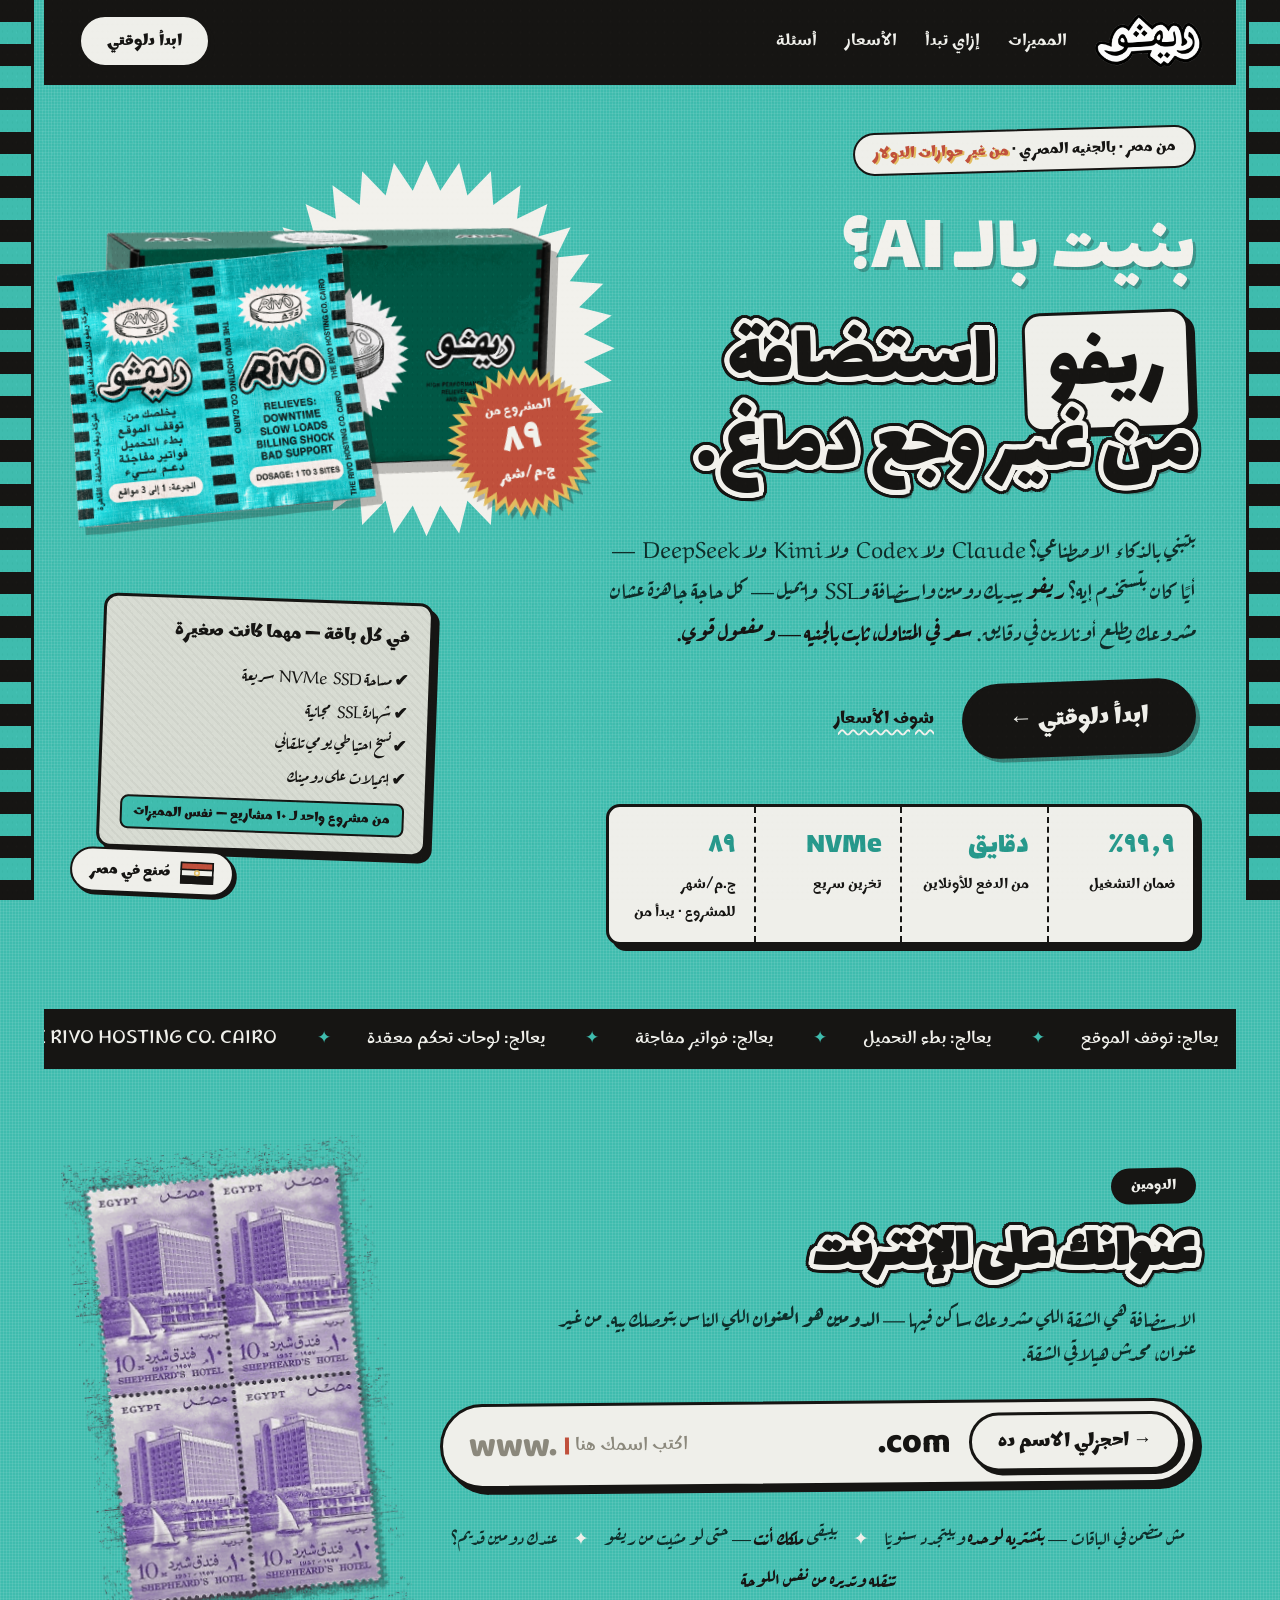
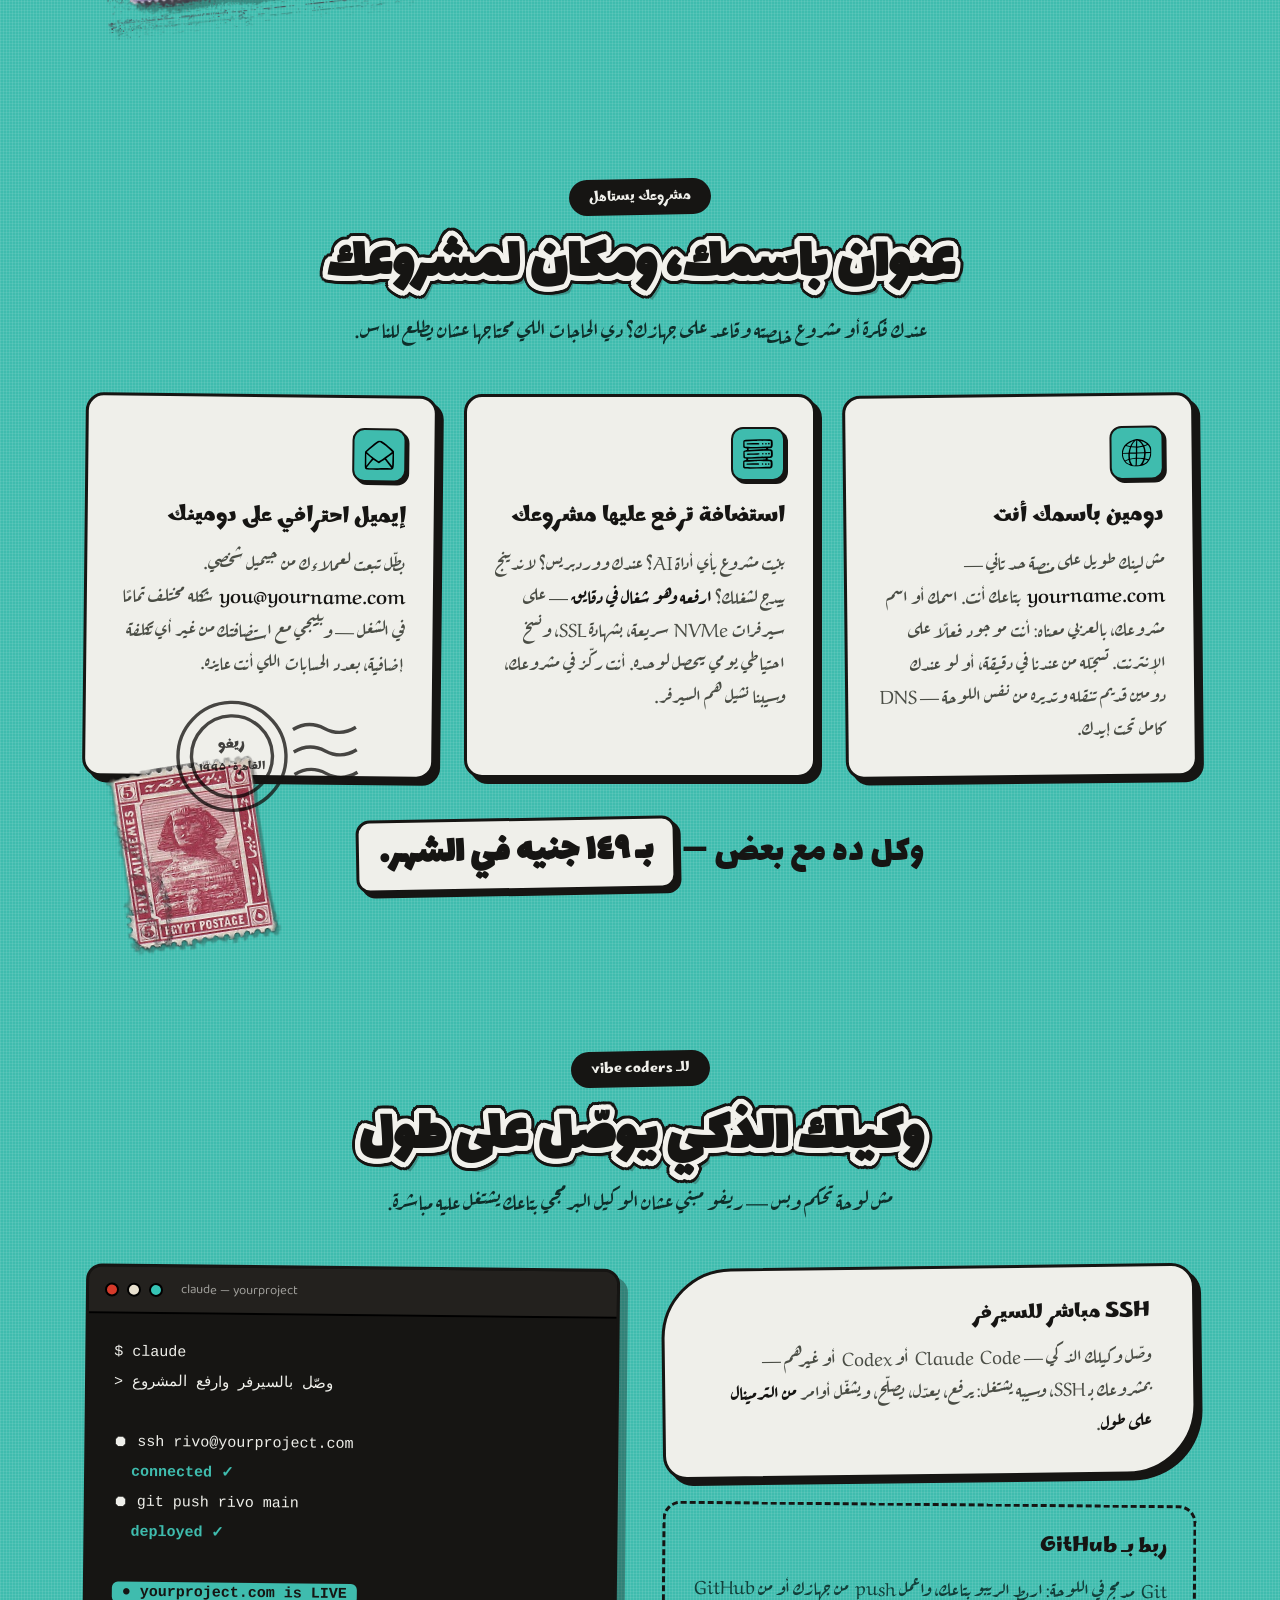
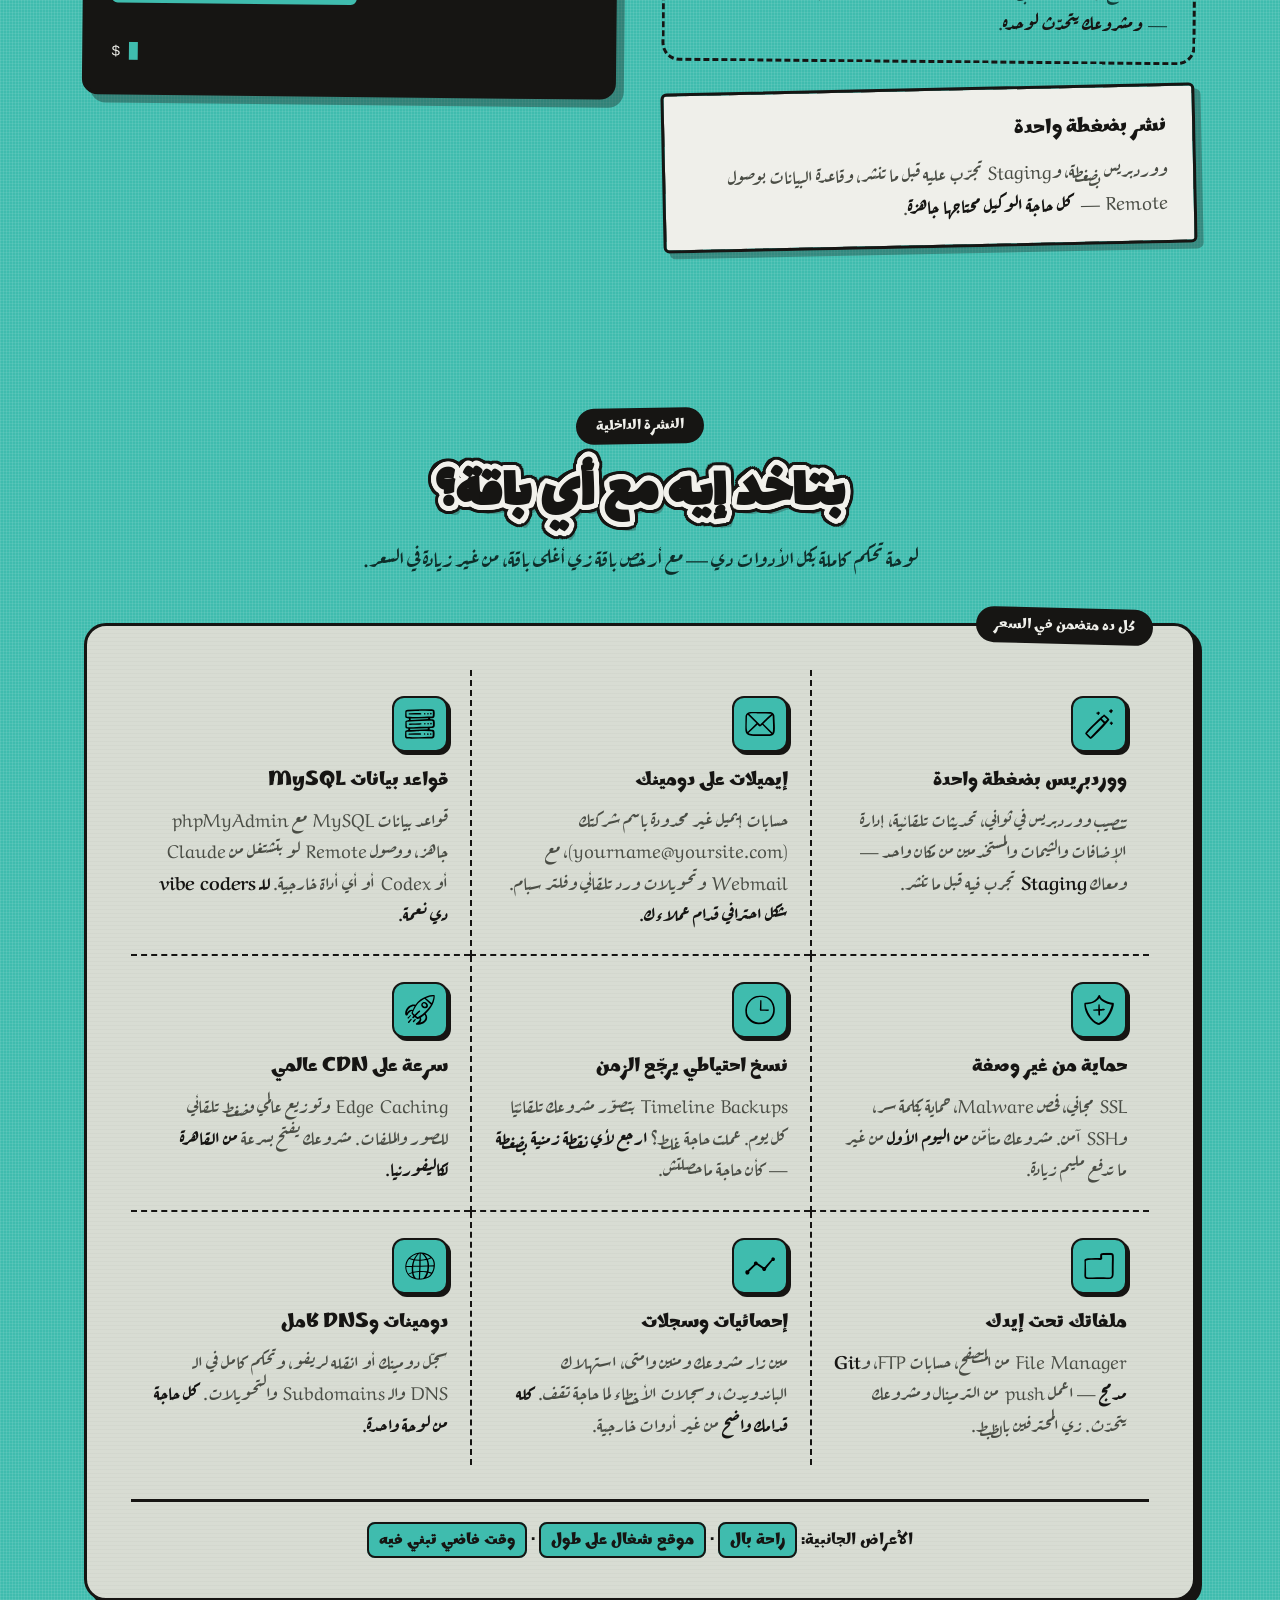
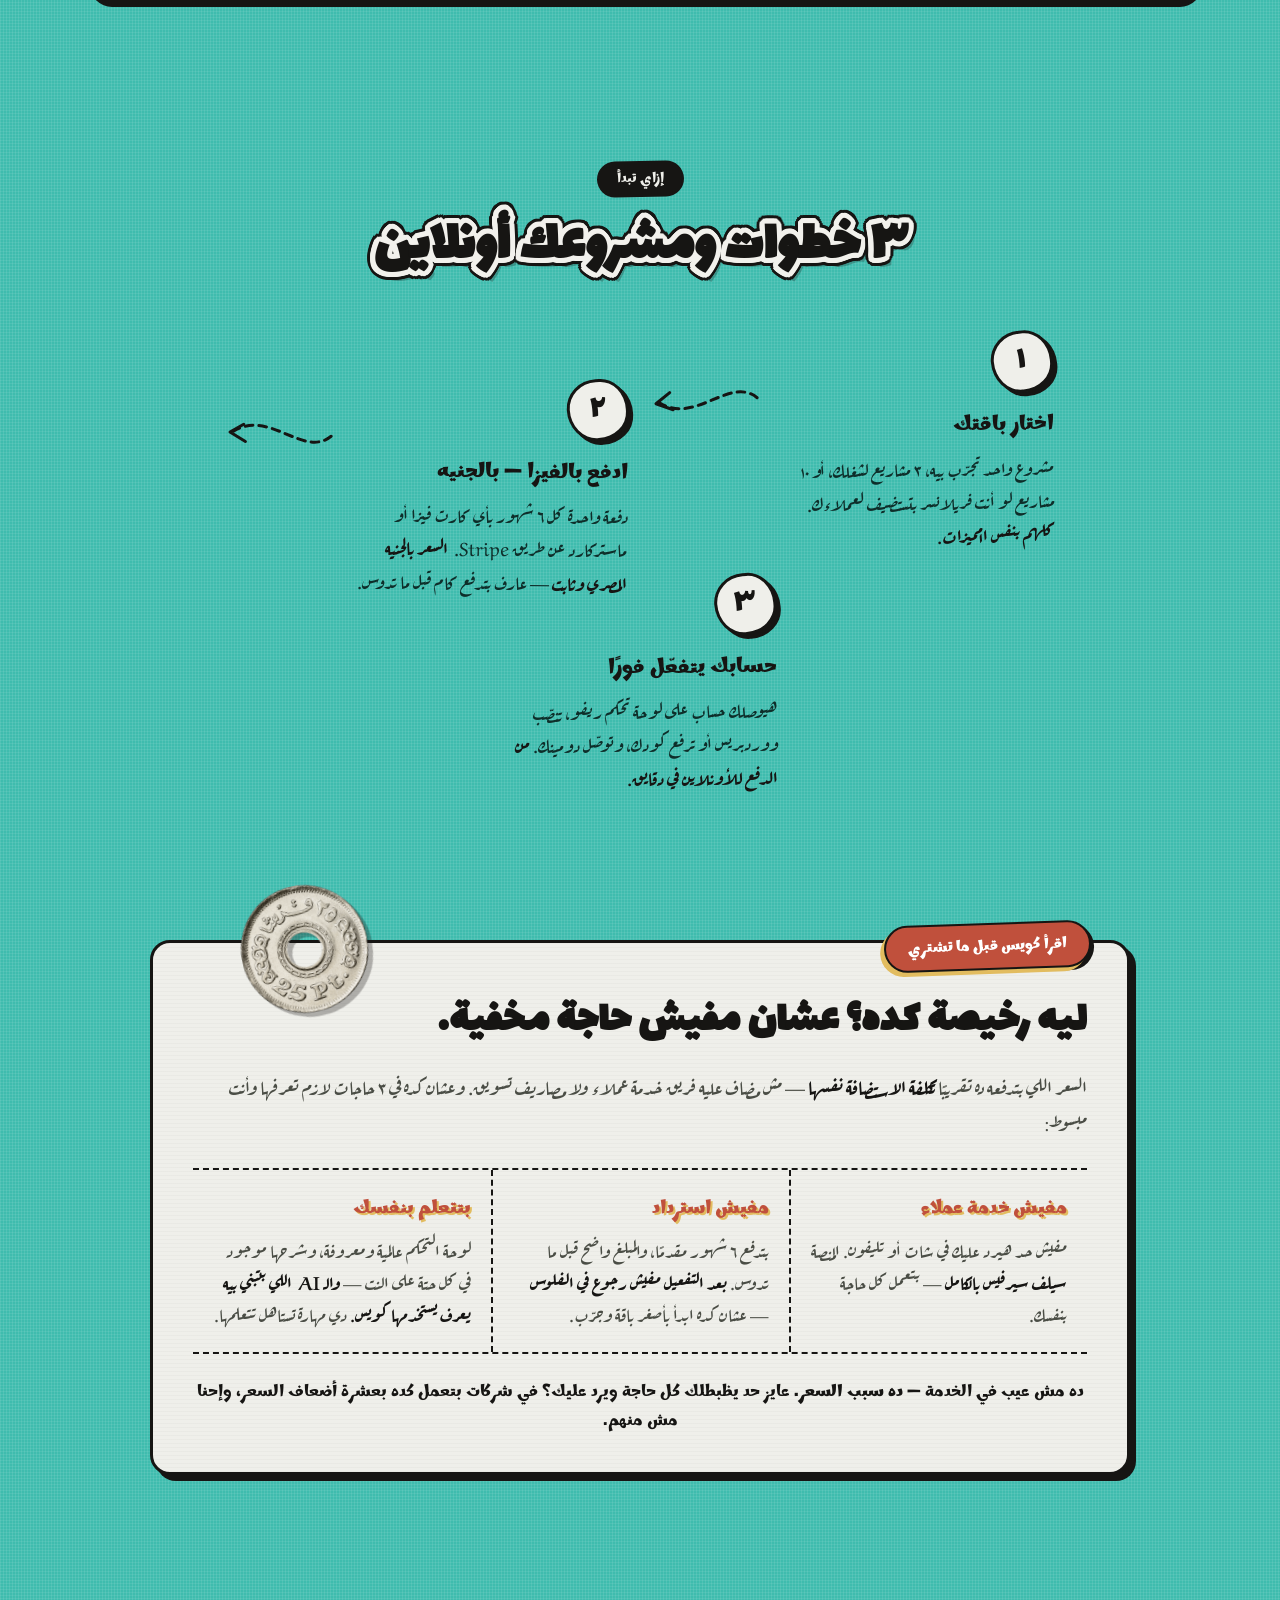
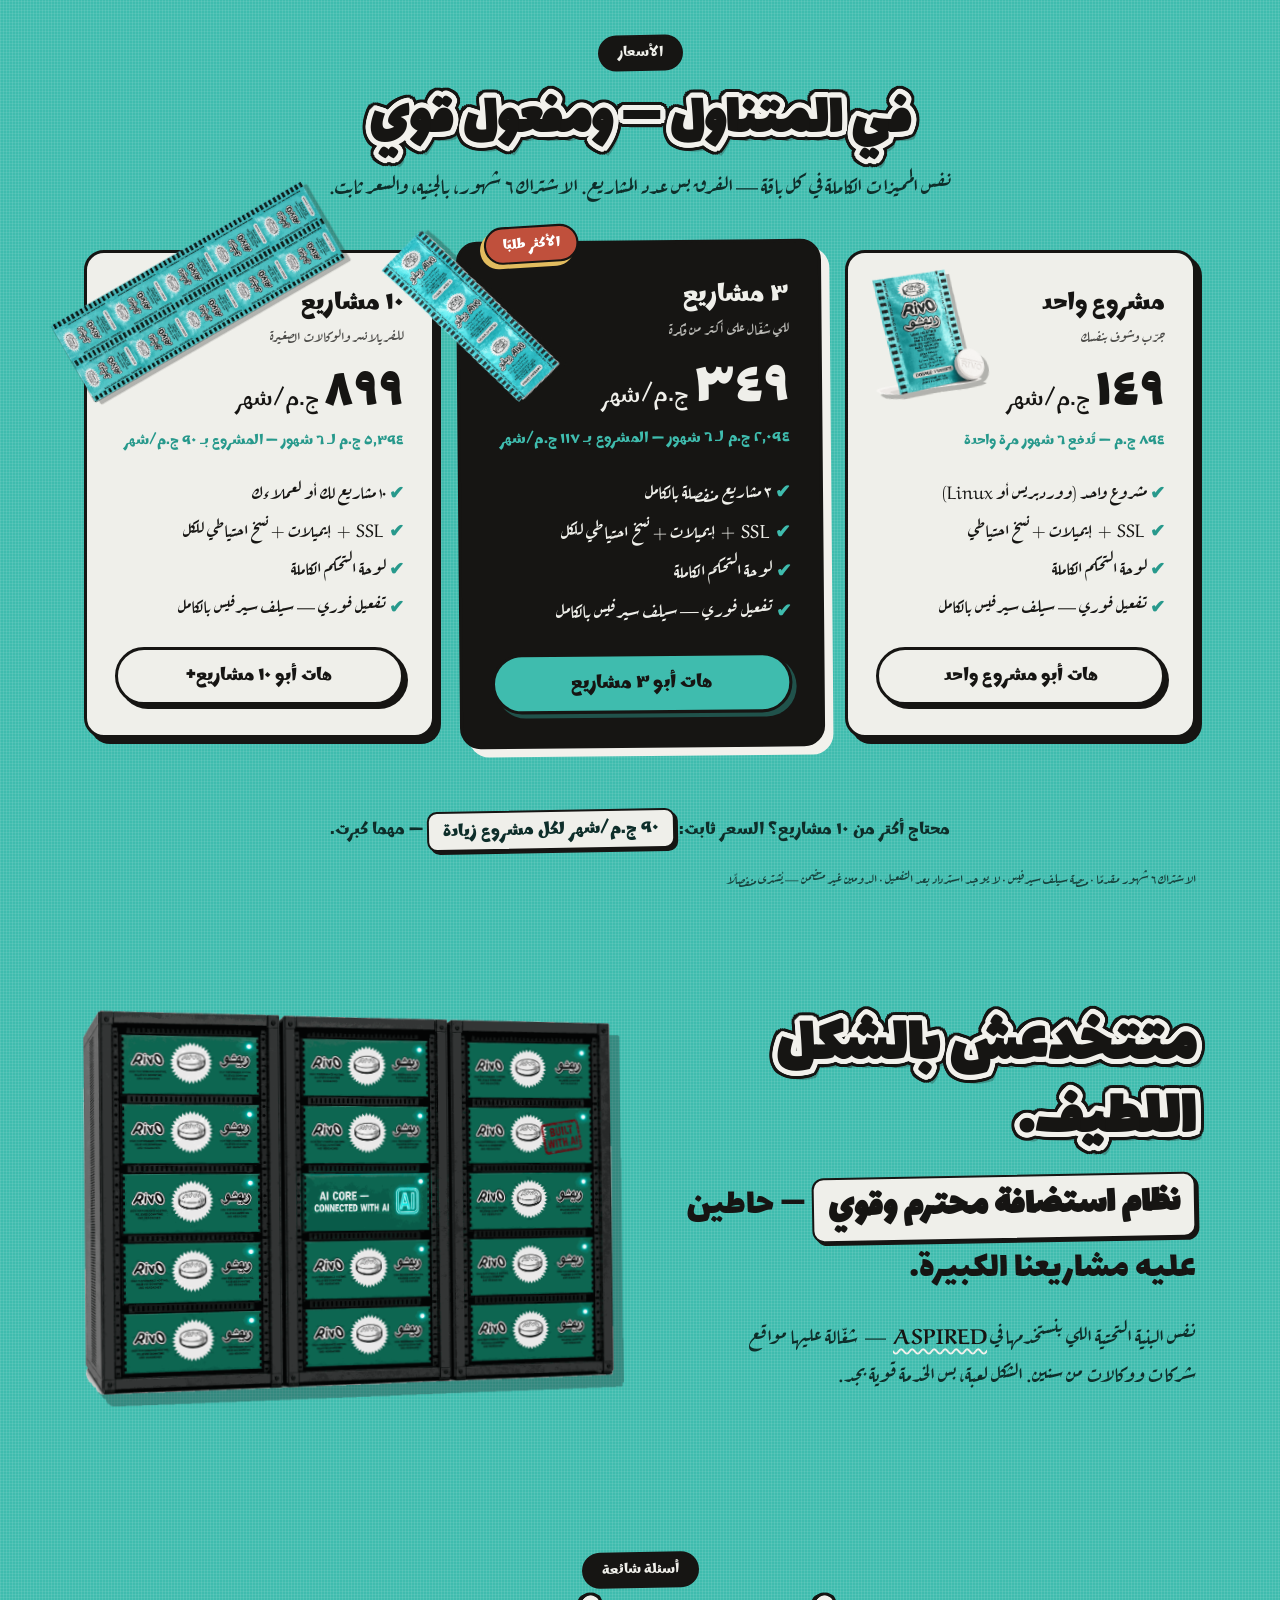
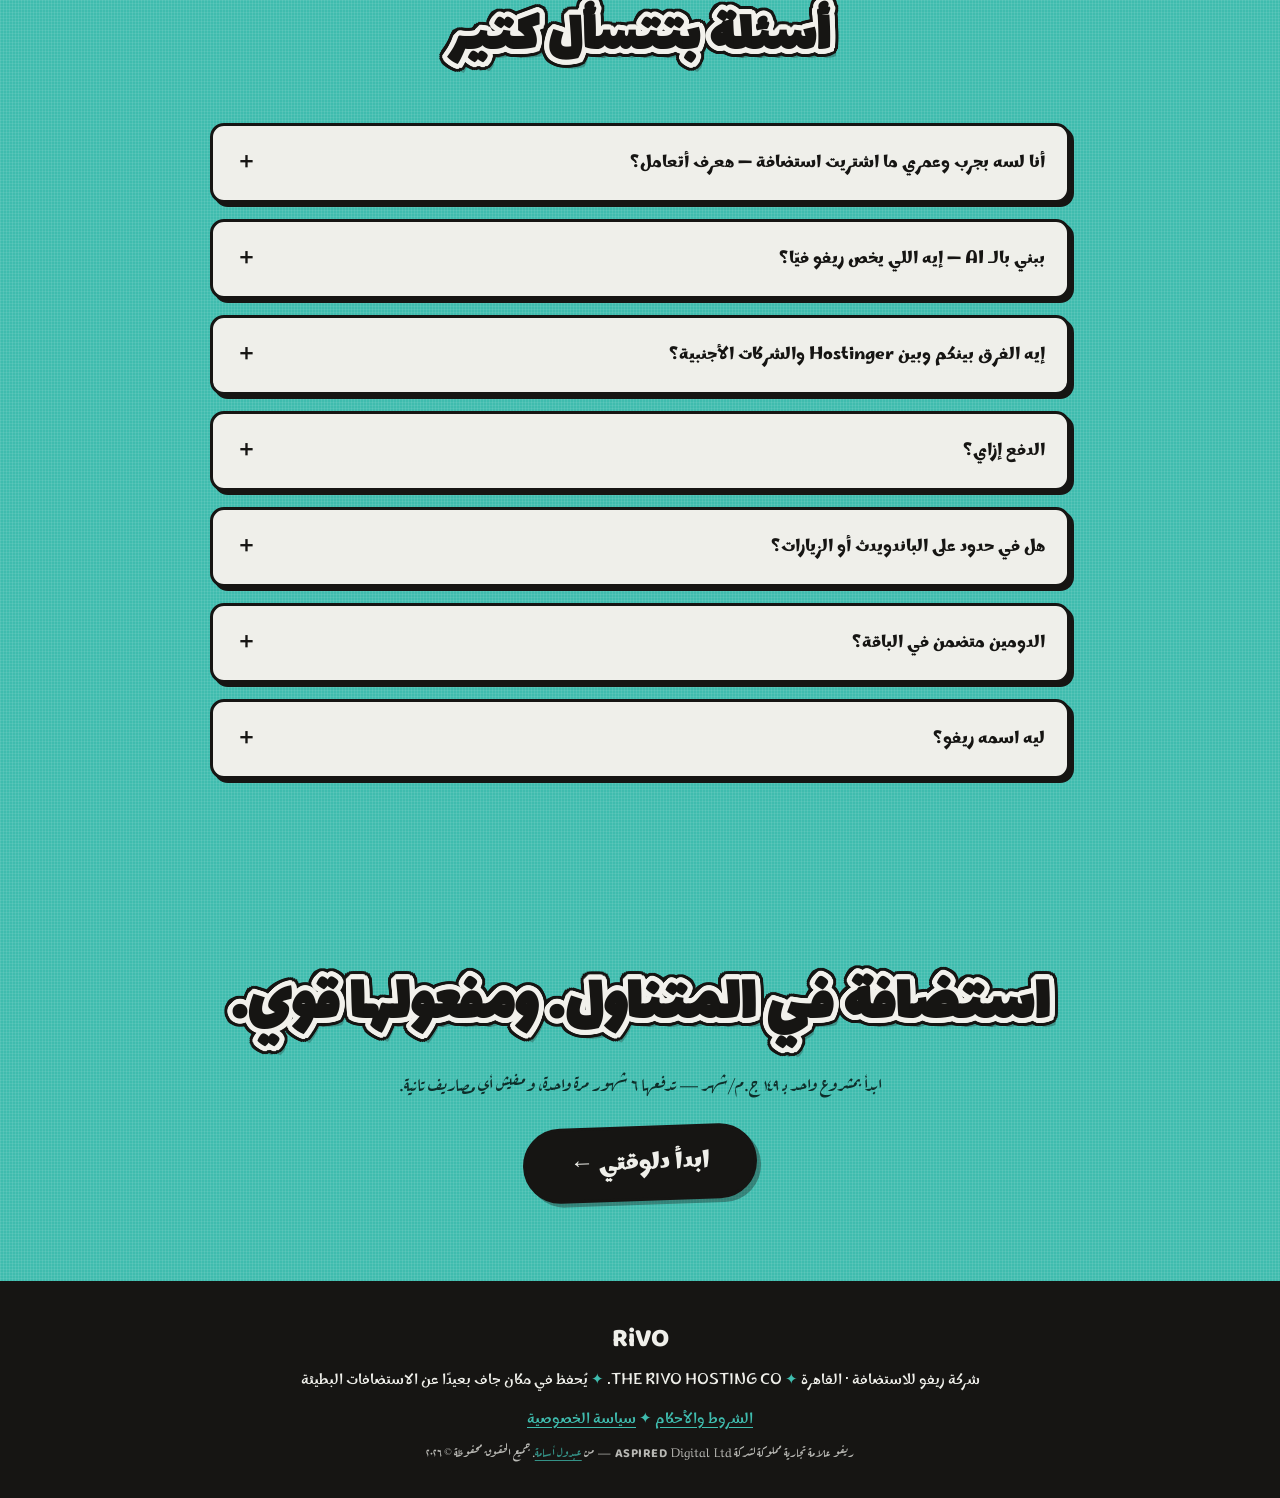
==== index.html @ 35bc2e4b "sticker outline on final CTA headline Co-Authored-By: Claude Fable 5 <noreply@anthropic.com>" ====
<!DOCTYPE html>
<html lang="ar" dir="rtl">
<head>
<meta charset="UTF-8">
<meta name="viewport" content="width=device-width, initial-scale=1.0">
<title>ريفو — استضافة من غير وجع دماغ</title>
<meta name="description" content="استضافة مصرية لمشاريع الـ AI بالجنيه المصري. دومين + استضافة + SSL + إيميل. من ١٤٩ ج.م/شهر، تُدفع ٦ شهور مقدمًا.">
<link rel="preconnect" href="https://fonts.googleapis.com">
<link rel="preconnect" href="https://fonts.gstatic.com" crossorigin>
<link href="https://fonts.googleapis.com/css2?family=Lalezar&family=Marhey:wght@400;500;600;700&family=Noto+Kufi+Arabic:wght@400;500;600;700&family=Aref+Ruqaa:wght@400;700&family=Baloo+2:wght@600;700;800&display=swap" rel="stylesheet">
<style>
  /* ─────────────────────────────────────────────
     RIVO DESIGN TOKENS — "الأسبرين بتاع الاستضافة"
     ───────────────────────────────────────────── */
  :root {
    --ink:        #161513;
    --pill:       #EFEFEA;
    --pill-deep:  #D8DCD3;
    --teal:       #3FBCAE;
    --teal-deep:  #27998C;
    --stamp:      #C0503C;   /* أحمر طباعة باهت */
    --sun:        #E2BC5F;   /* أصفر مستردة قديم */   /* الأصفر اللي ورا الأحمر */

    --f-logo: 'Lalezar', 'Baloo 2', sans-serif;
    --f-loud: 'Marhey', sans-serif;
    --f-body: 'Aref Ruqaa', 'Noto Kufi Arabic', serif;
    --f-latin: 'Baloo 2', sans-serif;

    --border: 3px solid var(--ink);
    --shadow-offset: 6px 6px 0 var(--ink);
  }

  * { margin:0; padding:0; box-sizing:border-box; }
  html { scroll-behavior:smooth; }

  body {
    font-family: var(--f-body);
    background-color: var(--teal);
    color: var(--ink);
    background-image:
      repeating-linear-gradient(0deg,  rgba(255,255,255,.07) 0 1px, transparent 1px 3px),
      repeating-linear-gradient(90deg, rgba(255,255,255,.09) 0 1px, transparent 1px 3px);
    background-size: 3px 3px;
  }

  ::selection { background: var(--ink); color: var(--teal); }

  /* حبيبات طباعة قديمة فوق الصفحة كلها */
  .grain {
    position: fixed; inset: 0; z-index: 60;
    pointer-events: none;
    background-image:
      radial-gradient(rgba(22,21,19,.5) .6px, transparent 1.1px),
      radial-gradient(rgba(255,255,255,.55) .6px, transparent 1.1px);
    background-size: 5px 7px, 9px 11px;
    background-position: 0 0, 3px 5px;
    opacity: .16;
    mix-blend-mode: overlay;
  }

  .perf {
    position: fixed; top:0; bottom:0; width:34px; z-index:50;
    background:
      repeating-linear-gradient(to bottom, var(--ink) 0 22px, transparent 22px 44px);
    background-color: var(--teal);
    border-left: var(--border);
  }
  .perf.left  { left:0;  border-left:none; border-right: var(--border); }
  .perf.right { right:0; }

  main { margin: 0 44px; }

  /* ─────────── NAV ─────────── */
  nav {
    background: var(--ink);
    border-bottom: var(--border);
    display:flex; align-items:center; gap:28px;
    padding: 14px 34px;
    position: sticky; top:0; z-index:40;
  }
  .logo-img {
    height: 54px; width: auto; display: block;
    transform: rotate(-3deg);
  }
  nav a { color: var(--pill); text-decoration:none; font-family: var(--f-loud); font-weight:500; font-size:16px; }
  nav a:hover { color: var(--teal); text-decoration: underline wavy 2px; text-underline-offset: 5px; }
  .nav-spacer { flex:1; }

  .btn {
    display:inline-block;
    font-family: var(--f-loud); font-weight:700;
    border: var(--border);
    padding: 10px 26px;
    border-radius: 999px;
    text-decoration:none;
    box-shadow: 4px 4px 0 var(--ink);
    transition: transform .1s, box-shadow .1s;
    cursor:pointer;
  }
  .btn:active { transform: translate(4px,4px); box-shadow: 0 0 0 var(--ink); }
  .btn-teal { background: var(--pill); color: var(--ink); }
  .btn-stamp {
    background: var(--ink); color: var(--pill);
    font-size: 24px; padding: 14px 44px;
    transform: rotate(-2deg);
    box-shadow: 4px 4px 0 rgba(22,21,19,.35);
  }
  .btn-stamp:hover { transform: rotate(-2deg) scale(1.03); }

  /* ─────────── HERO ─────────── */
  .hero {
    display:grid;
    grid-template-columns: 1.1fr .9fr;
    gap: 40px;
    padding: 44px 40px 64px;
    align-items: center;
    max-width: 1240px; margin: 0 auto;
  }
  .kicker {
    display:inline-block;
    font-family: var(--f-loud); font-weight:600; font-size:15px;
    border: 2.5px solid var(--ink);
    border-radius: 999px;
    padding: 6px 18px;
    transform: rotate(-1.5deg);
    background: var(--pill);
    margin-bottom: 26px;
  }
  .kicker b { color: var(--stamp); text-shadow: 1.5px 1.5px 0 var(--sun); }

  h1 {
    font-family: var(--f-logo);
    font-size: clamp(52px, 6.5vw, 88px);
    line-height: 1.12;
    font-weight: 400;
  }
  h1 .line { display:block; white-space:nowrap; }
  h1 .line:last-child { margin-top: -0.32em; position: relative; z-index: 2; }
  h1 .brand { position: relative; z-index: 1; }
  h1 .hl { color: #F2F1EC; text-shadow: 3px 3px 0 rgba(22,21,19,.25); }
  h1 .brand {
    display:inline-block;
    color: var(--ink);
    background: var(--pill);
    padding: 0 22px 6px;
    border: var(--border);
    border-radius: 18px;
    box-shadow: var(--shadow-offset);
    transform: rotate(-2deg) translateY(6px);
    margin-inline-end: 18px;
    margin-inline-start: 6px;
  }
  h1 .line { line-height: 1.28; }

  .sub {
    font-size: 23px; line-height: 1.8;
    margin: 24px 0 30px;
    max-width: 52ch;
    color: #0e2e2a;
  }
  .sub b { color: var(--ink); }

  .cta-row { display:flex; align-items:center; gap:28px; flex-wrap:wrap; }
  .cta-alt {
    font-family: var(--f-loud); font-weight:600;
    color: var(--ink); font-size: 17px;
    text-decoration: underline wavy #F2F1EC 2px;
    text-underline-offset: 6px;
  }

  .dosage {
    margin-top: 48px;
    display:flex; gap:0; flex-wrap:wrap;
    border: var(--border);
    background: var(--pill);
    box-shadow: var(--shadow-offset);
    border-radius: 14px;
    overflow:hidden;
  }
  .dose { flex:1; min-width: 140px; padding: 16px 18px; border-left: 2.5px dashed var(--ink); font-family: var(--f-loud); }
  .dose:last-child { border-left:none; }
  .dose .n { font-family: var(--f-logo); font-size: 30px; display:block; color: var(--teal-deep); }
  .dose .l { font-size: 14px; font-weight:500; }

  .visual { position: relative; display:flex; flex-direction:column; align-items:center; }
  .pack { position: relative; width: min(520px, 100%); }
  .pack::before {
    content:"";
    position: absolute;
    width: 78%; aspect-ratio: 1;
    top: -24%; right: -10%;
    background: #F2F1EC;
    clip-path: polygon(100.00% 50.00%,91.84% 53.66%,99.24% 58.68%,90.57% 60.87%,96.98% 67.10%,88.06% 67.75%,93.30% 75.00%,84.40% 74.09%,88.30% 82.14%,79.70% 79.70%,82.14% 88.30%,74.09% 84.40%,75.00% 93.30%,67.75% 88.06%,67.10% 96.98%,60.87% 90.57%,58.68% 99.24%,53.66% 91.84%,50.00% 100.00%,46.34% 91.84%,41.32% 99.24%,39.13% 90.57%,32.90% 96.98%,32.25% 88.06%,25.00% 93.30%,25.91% 84.40%,17.86% 88.30%,20.30% 79.70%,11.70% 82.14%,15.60% 74.09%,6.70% 75.00%,11.94% 67.75%,3.02% 67.10%,9.43% 60.87%,0.76% 58.68%,8.16% 53.66%,0.00% 50.00%,8.16% 46.34%,0.76% 41.32%,9.43% 39.13%,3.02% 32.90%,11.94% 32.25%,6.70% 25.00%,15.60% 25.91%,11.70% 17.86%,20.30% 20.30%,17.86% 11.70%,25.91% 15.60%,25.00% 6.70%,32.25% 11.94%,32.90% 3.02%,39.13% 9.43%,41.32% 0.76%,46.34% 8.16%,50.00% 0.00%,53.66% 8.16%,58.68% 0.76%,60.87% 9.43%,67.10% 3.02%,67.75% 11.94%,75.00% 6.70%,74.09% 15.60%,82.14% 11.70%,79.70% 20.30%,88.30% 17.86%,84.40% 25.91%,93.30% 25.00%,88.06% 32.25%,96.98% 32.90%,90.57% 39.13%,99.24% 41.32%,91.84% 46.34%);
  }
  /* price starburst — لصقة السعر */
  .price-burst {
    position: absolute;
    bottom: -12%; right: -5%;
    width: 28%; aspect-ratio: 1;
    z-index: 3;
    display: flex; flex-direction: column;
    align-items: center; justify-content: center;
    text-align: center;
    transform: rotate(-8deg);
    filter: drop-shadow(3px 4px 0 rgba(22,21,19,.3));
  }
  .price-burst::before {
    content: "";
    position: absolute; inset: 0;
    background: var(--stamp);
    clip-path: polygon(100.00% 50.00%,91.84% 53.66%,99.24% 58.68%,90.57% 60.87%,96.98% 67.10%,88.06% 67.75%,93.30% 75.00%,84.40% 74.09%,88.30% 82.14%,79.70% 79.70%,82.14% 88.30%,74.09% 84.40%,75.00% 93.30%,67.75% 88.06%,67.10% 96.98%,60.87% 90.57%,58.68% 99.24%,53.66% 91.84%,50.00% 100.00%,46.34% 91.84%,41.32% 99.24%,39.13% 90.57%,32.90% 96.98%,32.25% 88.06%,25.00% 93.30%,25.91% 84.40%,17.86% 88.30%,20.30% 79.70%,11.70% 82.14%,15.60% 74.09%,6.70% 75.00%,11.94% 67.75%,3.02% 67.10%,9.43% 60.87%,0.76% 58.68%,8.16% 53.66%,0.00% 50.00%,8.16% 46.34%,0.76% 41.32%,9.43% 39.13%,3.02% 32.90%,11.94% 32.25%,6.70% 25.00%,15.60% 25.91%,11.70% 17.86%,20.30% 20.30%,17.86% 11.70%,25.91% 15.60%,25.00% 6.70%,32.25% 11.94%,32.90% 3.02%,39.13% 9.43%,41.32% 0.76%,46.34% 8.16%,50.00% 0.00%,53.66% 8.16%,58.68% 0.76%,60.87% 9.43%,67.10% 3.02%,67.75% 11.94%,75.00% 6.70%,74.09% 15.60%,82.14% 11.70%,79.70% 20.30%,88.30% 17.86%,84.40% 25.91%,93.30% 25.00%,88.06% 32.25%,96.98% 32.90%,90.57% 39.13%,99.24% 41.32%,91.84% 46.34%);
    z-index: 1;
  }
  .price-burst .pb-inner {
    position: absolute; inset: -6%;
    background: var(--sun);
    clip-path: polygon(100.00% 50.00%,91.84% 53.66%,99.24% 58.68%,90.57% 60.87%,96.98% 67.10%,88.06% 67.75%,93.30% 75.00%,84.40% 74.09%,88.30% 82.14%,79.70% 79.70%,82.14% 88.30%,74.09% 84.40%,75.00% 93.30%,67.75% 88.06%,67.10% 96.98%,60.87% 90.57%,58.68% 99.24%,53.66% 91.84%,50.00% 100.00%,46.34% 91.84%,41.32% 99.24%,39.13% 90.57%,32.90% 96.98%,32.25% 88.06%,25.00% 93.30%,25.91% 84.40%,17.86% 88.30%,20.30% 79.70%,11.70% 82.14%,15.60% 74.09%,6.70% 75.00%,11.94% 67.75%,3.02% 67.10%,9.43% 60.87%,0.76% 58.68%,8.16% 53.66%,0.00% 50.00%,8.16% 46.34%,0.76% 41.32%,9.43% 39.13%,3.02% 32.90%,11.94% 32.25%,6.70% 25.00%,15.60% 25.91%,11.70% 17.86%,20.30% 20.30%,17.86% 11.70%,25.91% 15.60%,25.00% 6.70%,32.25% 11.94%,32.90% 3.02%,39.13% 9.43%,41.32% 0.76%,46.34% 8.16%,50.00% 0.00%,53.66% 8.16%,58.68% 0.76%,60.87% 9.43%,67.10% 3.02%,67.75% 11.94%,75.00% 6.70%,74.09% 15.60%,82.14% 11.70%,79.70% 20.30%,88.30% 17.86%,84.40% 25.91%,93.30% 25.00%,88.06% 32.25%,96.98% 32.90%,90.57% 39.13%,99.24% 41.32%,91.84% 46.34%);
    transform: rotate(9deg);
    z-index: 0;
  }
  .price-burst .pb-from, .price-burst .pb-num, .price-burst .pb-unit { position: relative; z-index: 2; }
  .price-burst .pb-from, .price-burst .pb-unit { color: #F2F1EC; }
  .price-burst .pb-from { font-family: var(--f-loud); font-weight: 600; font-size: clamp(10px, 1vw, 13px); }
  .price-burst .pb-num { font-family: var(--f-logo); font-size: clamp(30px, 3.4vw, 48px); line-height: 1; color: #F2F1EC; }
  .price-burst .pb-unit { font-family: var(--f-loud); font-weight: 700; font-size: clamp(11px, 1.1vw, 14px); }
  .pack.done:hover .price-burst { animation: rivo-spin-settle .8s ease; }

  .pack-box { position: relative; z-index: 1; }
  .pack-wrap { z-index: 2; }
  .pack-box {
    width: 92%; display:block; margin: 0 auto;
    transform: rotate(2deg);
    filter: drop-shadow(8px 10px 0 rgba(22,21,19,.25));
  }
  .pack-wrap {
    position: absolute;
    width: 62%;
    bottom: -14%; left: -4%;
    transform: rotate(-6deg);
    filter: drop-shadow(6px 8px 0 rgba(22,21,19,.28));
  }
  .made-egypt {
    position: absolute;
    bottom: -42px; left: -14px;
    display:flex; align-items:center; gap: 10px;
    background: var(--pill);
    border: 2.5px solid var(--ink);
    border-radius: 999px;
    padding: 7px 18px;
    transform: rotate(2.5deg);
    box-shadow: 3px 3px 0 var(--ink);
    font-family: var(--f-loud); font-weight:700; font-size: 15px;
    z-index: 3;
  }
  .made-egypt svg { width: 34px; height: auto; display:block; }

  .rx {
    margin-top: 120px;
    margin-inline-start: 25%;
    width: 330px;
    background: var(--pill-deep);
    border: var(--border);
    border-radius: 14px;
    box-shadow: var(--shadow-offset);
    padding: 16px 20px;
    transform: rotate(2deg);
    background-image: repeating-linear-gradient(45deg, rgba(22,21,19,.04) 0 2px, transparent 2px 6px);
  }
  .rx h3 { font-family: var(--f-loud); font-weight:700; font-size:18px; margin-bottom:8px; }
  .rx ul { list-style:none; }
  .rx li { font-size: 17px; font-weight:500; padding: 3px 0; }
  .rx li::before { content:"✔ "; font-weight:700; }
  .rx .dose-note {
    margin-top:10px; background: var(--teal);
    border: 2px solid var(--ink); border-radius: 8px;
    text-align:center; font-family: var(--f-loud); font-weight:700; font-size:13px;
    padding: 4px;
  }

  /* ─────────── TICKER ─────────── */
  .ticker {
    background: var(--ink); color: var(--pill);
    border-top: var(--border); border-bottom: var(--border);
    overflow:hidden; white-space:nowrap;
    font-family: var(--f-loud); font-size: 17px;
    padding: 12px 0;
  }
  .ticker span { display:inline-block; padding: 0 18px; }
  .ticker .t { color: var(--teal); }

  /* ─────────── STICKER HEADLINES (سحابة اللوجو) ─────────── */
  .sec-head h2, .rack-copy h2, .final h2,
  h1 .line:nth-child(2), h1 .line:nth-child(3) {
    color: var(--ink);
    text-shadow: 5.0px 0.0px 0 #F2F1EC, 4.8px 1.3px 0 #F2F1EC, 4.3px 2.5px 0 #F2F1EC, 3.5px 3.5px 0 #F2F1EC, 2.5px 4.3px 0 #F2F1EC, 1.3px 4.8px 0 #F2F1EC, 0.0px 5.0px 0 #F2F1EC, -1.3px 4.8px 0 #F2F1EC, -2.5px 4.3px 0 #F2F1EC, -3.5px 3.5px 0 #F2F1EC, -4.3px 2.5px 0 #F2F1EC, -4.8px 1.3px 0 #F2F1EC, -5.0px 0.0px 0 #F2F1EC, -4.8px -1.3px 0 #F2F1EC, -4.3px -2.5px 0 #F2F1EC, -3.5px -3.5px 0 #F2F1EC, -2.5px -4.3px 0 #F2F1EC, -1.3px -4.8px 0 #F2F1EC, -0.0px -5.0px 0 #F2F1EC, 1.3px -4.8px 0 #F2F1EC, 2.5px -4.3px 0 #F2F1EC, 3.5px -3.5px 0 #F2F1EC, 4.3px -2.5px 0 #F2F1EC, 4.8px -1.3px 0 #F2F1EC, 2.5px 0.0px 0 #F2F1EC, 2.2px 1.2px 0 #F2F1EC, 1.3px 2.2px 0 #F2F1EC, 0.0px 2.5px 0 #F2F1EC, -1.2px 2.2px 0 #F2F1EC, -2.2px 1.2px 0 #F2F1EC, -2.5px 0.0px 0 #F2F1EC, -2.2px -1.2px 0 #F2F1EC, -1.3px -2.2px 0 #F2F1EC, -0.0px -2.5px 0 #F2F1EC, 1.3px -2.2px 0 #F2F1EC, 2.2px -1.3px 0 #F2F1EC, 8.0px 0.0px 0 #161513, 7.7px 2.1px 0 #161513, 6.9px 4.0px 0 #161513, 5.7px 5.7px 0 #161513, 4.0px 6.9px 0 #161513, 2.1px 7.7px 0 #161513, 0.0px 8.0px 0 #161513, -2.1px 7.7px 0 #161513, -4.0px 6.9px 0 #161513, -5.7px 5.7px 0 #161513, -6.9px 4.0px 0 #161513, -7.7px 2.1px 0 #161513, -8.0px 0.0px 0 #161513, -7.7px -2.1px 0 #161513, -6.9px -4.0px 0 #161513, -5.7px -5.7px 0 #161513, -4.0px -6.9px 0 #161513, -2.1px -7.7px 0 #161513, -0.0px -8.0px 0 #161513, 2.1px -7.7px 0 #161513, 4.0px -6.9px 0 #161513, 5.7px -5.7px 0 #161513, 6.9px -4.0px 0 #161513, 7.7px -2.1px 0 #161513, 6.5px 0.0px 0 #161513, 6.2px 2.0px 0 #161513, 5.3px 3.8px 0 #161513, 3.8px 5.3px 0 #161513, 2.0px 6.2px 0 #161513, 0.0px 6.5px 0 #161513, -2.0px 6.2px 0 #161513, -3.8px 5.3px 0 #161513, -5.3px 3.8px 0 #161513, -6.2px 2.0px 0 #161513, -6.5px 0.0px 0 #161513, -6.2px -2.0px 0 #161513, -5.3px -3.8px 0 #161513, -3.8px -5.3px 0 #161513, -2.0px -6.2px 0 #161513, -0.0px -6.5px 0 #161513, 2.0px -6.2px 0 #161513, 3.8px -5.3px 0 #161513, 5.3px -3.8px 0 #161513, 6.2px -2.0px 0 #161513, 6px 9px 0 rgba(22,21,19,.25);
  }
  h1 .brand { text-shadow: none; }

  /* ─────────── SECTION SHELL ─────────── */
  section { max-width: 1240px; margin: 0 auto; padding: 80px 40px; }
  .sec-head { text-align:center; margin-bottom: 50px; }
  .sec-head .tag {
    display:inline-block;
    font-family: var(--f-loud); font-weight:600; font-size:14px;
    background: var(--ink); color: var(--pill);
    padding: 6px 20px; border-radius: 999px;
    transform: rotate(-1deg);
    margin-bottom: 16px;
  }
  .sec-head h2 { font-family: var(--f-logo); font-size: clamp(38px, 4.5vw, 58px); line-height: 1.2; }
  .sec-head p { font-size: 22px; color:#0e2e2a; margin-top: 10px; }

  /* ─────────── LEAFLET (النشرة الداخلية) ─────────── */
  .leaflet {
    background: var(--pill-deep);
    border: var(--border);
    border-radius: 22px;
    box-shadow: var(--shadow-offset);
    padding: 44px;
    position: relative;
    background-image: repeating-linear-gradient(0deg, rgba(22,21,19,.025) 0 1px, transparent 1px 4px);
  }
  .leaflet::before {
    content:"كل ده متضمن في السعر";
    position:absolute; top:-18px; right: 40px;
    background: var(--ink); color: var(--pill);
    font-family: var(--f-loud); font-size: 14px; font-weight:600;
    padding: 6px 18px; border-radius: 999px;
    transform: rotate(1.5deg);
  }
  .leaflet-grid {
    display:grid;
    grid-template-columns: repeat(3, 1fr);
    gap: 0;
  }
  .lf {
    padding: 26px 22px;
    border-bottom: 2.5px dashed var(--ink);
  }
  .lf:not(:nth-child(3n)) { border-left: 2.5px dashed var(--ink); }
  .lf:nth-last-child(-n+3) { border-bottom: none; }
  .lf .ic {
    font-size: 30px; display:inline-block; margin-bottom: 10px;
    background: var(--teal);
    border: 2.5px solid var(--ink);
    border-radius: 12px;
    width: 56px; height: 56px;
    display:flex; align-items:center; justify-content:center;
    box-shadow: 3px 3px 0 var(--ink);
  }
  .lf h3 { font-family: var(--f-loud); font-weight:700; font-size: 19px; margin: 12px 0 6px; }
  .lf p { font-size: 18.5px; line-height: 1.7; color:#4a4d45; }
  .lf p b { color: var(--ink); }

  .leaflet-foot {
    margin-top: 34px; text-align:center;
    font-family: var(--f-loud); font-weight:600; font-size:16px;
    border-top: var(--border); padding-top: 24px;
  }
  .leaflet-foot b { background: var(--teal); padding: 2px 10px; border-radius: 8px; border:2px solid var(--ink); }

  /* ─────────── ESSENTIALS ─────────── */
  .essentials-grid { display:grid; grid-template-columns: repeat(3, 1fr); gap: 28px; }
  .ess {
    background: var(--pill);
    border: var(--border); border-radius: 18px;
    box-shadow: var(--shadow-offset);
    padding: 30px 28px;
  }
  .ess:nth-child(1) { transform: rotate(-.6deg); }
  .ess:nth-child(3) { transform: rotate(.6deg); }
  .ess-num {
    font-size: 26px;
    background: var(--teal);
    border: 2.5px solid var(--ink);
    border-radius: 12px;
    width: 54px; height: 54px;
    display:flex; align-items:center; justify-content:center;
    box-shadow: 3px 3px 0 var(--ink);
    margin-bottom: 16px;
  }
  .ess h3 { font-family: var(--f-loud); font-weight:700; font-size: 22px; margin-bottom: 10px; }
  .ess p { font-size: 19px; line-height: 1.75; color:#4a4d45; }
  .ess p b { color: var(--ink); }
  .ess-punch {
    margin-top: 40px; text-align:center;
    font-family: var(--f-logo); font-size: clamp(26px, 3vw, 38px);
  }
  .ess-punch b {
    background: var(--pill); border: var(--border);
    padding: 2px 20px 6px; border-radius: 14px;
    box-shadow: 5px 5px 0 var(--ink);
    display:inline-block; transform: rotate(-1deg);
  }

  /* ─────────── ICON PLACEHOLDERS (بديل مؤقت لحد ما تيجي الصور) ─────────── */
  .mini-burst {
    display:block; width: 26px; height: 26px;
    background: #F2F1EC;
    clip-path: polygon(100.0% 50.0%, 86.7% 59.8%, 93.3% 75.0%, 76.9% 76.9%, 75.0% 93.3%, 59.8% 86.7%, 50.0% 100.0%, 40.2% 86.7%, 25.0% 93.3%, 23.1% 76.9%, 6.7% 75.0%, 13.3% 59.8%, 0.0% 50.0%, 13.3% 40.2%, 6.7% 25.0%, 23.1% 23.1%, 25.0% 6.7%, 40.2% 13.3%, 50.0% 0.0%, 59.8% 13.3%, 75.0% 6.7%, 76.9% 23.1%, 93.3% 25.0%, 86.7% 40.2%);
  }
  .pills-visual {
    position: absolute;
    top: -34px; left: -26px;
    margin: 0;
    z-index: 2;
    pointer-events: none;
  }
  .pills-visual img { filter: drop-shadow(4px 5px 0 rgba(22,21,19,.28)); }
  .pv-1 { top: 20px; left: 20px; }
  .pv-1 img { height: 118px; transform: rotate(-8deg); }
  .pv-3 img { height: 190px; transform: rotate(-52deg); }
  .pv-3 { top: -26px; left: -26px; }
  .pv-10 { top: -6px; left: -34px; width: 290px; }
  .pv-10 img { width: 100%; transform: rotate(-30deg); }
  .plan { overflow: visible; }

  .ic img, .ess-num img { width: 30px; height: 30px; display:block; }

  /* ─────────── POST STAMP (طابع بريد) ─────────── */
  .rel { position: relative; }
  .post-stamp {
    position: absolute;
    bottom: 26px;
    left: 6%;
    width: 150px;
    transform: rotate(-9deg);
    z-index: 3;
    pointer-events: none;
  }
  .post-stamp img {
    width: 100%; display: block;
    filter: drop-shadow(3px 4px 0 rgba(22,21,19,.3));
  }
  .post-stamp .postmark {
    position: absolute;
    width: 150%;
    top: -34%; left: 42%;
    transform: rotate(7deg);
    mix-blend-mode: multiply;
  }

  /* ─────────── VIBE (SSH / GitHub / Deploy) ─────────── */
  .vibe-grid { display:grid; grid-template-columns: 1fr 1fr; gap: 44px; align-items:center; }
  .vibe-copy { display:flex; flex-direction:column; gap: 26px; }
  .vchip { padding: 22px 26px; background: var(--pill); }
  .vchip h3 { font-family: var(--f-loud); font-weight:700; font-size: 20px; margin-bottom: 8px; }
  .vchip p { font-size: 19px; line-height: 1.75; color:#4a4d45; }
  .vchip p b { color: var(--ink); }
  .vchip-pill {
    border: var(--border); border-radius: 70px 24px 70px 24px;
    box-shadow: 6px 6px 0 var(--ink);
    transform: rotate(-.7deg);
    padding: 28px 42px 34px;
  }
  .vchip-dash {
    background: transparent;
    border: 3px dashed var(--ink); border-radius: 18px;
    transform: rotate(.5deg);
  }
  .vchip-dash p { color: #123f3a; }
  .vchip-dash h3, .vchip-dash p b { color: var(--ink); }
  .vchip-stamp {
    border: var(--border); border-radius: 6px;
    box-shadow: 6px 6px 0 rgba(22,21,19,.3);
    transform: rotate(-1.2deg);
    background:
      linear-gradient(var(--pill), var(--pill)) padding-box,
      repeating-linear-gradient(90deg, var(--ink) 0 14px, transparent 14px 22px);
    border-image: none;
  }

  .term {
    background: var(--ink);
    border: var(--border);
    border-radius: 16px;
    box-shadow: 8px 8px 0 rgba(22,21,19,.35);
    overflow:hidden;
    transform: rotate(.6deg);
    align-self: start;
  }
  .term-head {
    display:flex; align-items:center; gap:8px;
    background: #23211e;
    border-bottom: 2.5px solid #000;
    padding: 12px 16px;
  }
  .td { width:14px; height:14px; border-radius:50%; border:2px solid #000; display:inline-block; }
  .term-title {
    color: var(--pill); opacity:.6;
    font-family: 'Baloo 2', monospace; font-size: 13px;
    margin-inline-start: 10px;
  }
  .term-body {
    font-family: 'Menlo', 'Courier New', monospace;
    font-size: 15px; line-height: 2;
    color: var(--pill);
    padding: 24px 26px;
    white-space: pre-wrap;
  }
  .term-body .ok { color: var(--teal); font-weight:bold; }
  .term-body .live {
    color: var(--ink);
    background: var(--teal);
    padding: 2px 10px;
    border-radius: 6px;
    font-weight: bold;
  }
  .term-body .cursor { color: var(--teal); animation: blink 1.1s steps(1) infinite; }
  @keyframes blink { 50% { opacity: 0; } }

  /* ─────────── DOMAIN BAR ─────────── */
  .domain-grid {
    display: grid;
    grid-template-columns: 1fr 300px;
    gap: 56px;
    align-items: center;
  }
  .domain-art img {
    width: 100%; max-width: 300px; display: block;
    transform: rotate(-6deg);
    filter: drop-shadow(6px 7px 0 rgba(22,21,19,.3));
  }
  .sec-head-start { text-align: start; margin-bottom: 34px; }
  .sec-head-start p { max-width: 60ch; }

  .domain-bar {
    display:flex; align-items:center; gap: 0;
    max-width: 860px; margin: 0 auto;
    background: var(--pill);
    border: var(--border);
    border-radius: 999px;
    box-shadow: var(--shadow-offset);
    padding: 10px 12px 10px 26px;
    transform: rotate(-.5deg);
  }
  .d-www, .d-com {
    font-family: 'Baloo 2', sans-serif; font-weight: 800;
    font-size: clamp(22px, 3vw, 34px);
    color: #8b887c;
  }
  .d-com { color: var(--ink); margin: 0 18px 0 10px; }
  .d-field { position: relative; flex: 1; min-width: 80px; }
  .d-field input {
    width: 100%;
    border: none; outline: none; background: transparent;
    font-family: 'Baloo 2', sans-serif; font-weight: 800;
    font-size: clamp(22px, 3vw, 34px);
    color: var(--teal-deep);
    padding: 0 6px;
    caret-color: transparent;
  }
  .d-caret {
    position: absolute; top: 50%; transform: translateY(-50%);
    left: 8px;
    width: 4px; height: 1.1em;
    background: var(--stamp);
    animation: d-blink 1s steps(1) infinite;
    pointer-events: none;
  }
  .d-ghost {
    position: absolute; top: 50%; transform: translateY(-50%);
    left: 18px;
    font-family: var(--f-loud); font-size: clamp(14px, 1.6vw, 18px);
    color: #8b887c;
    pointer-events: none;
    white-space: nowrap;
  }
  @keyframes d-blink { 50% { opacity: 0; } }
  .d-btn { font-size: clamp(15px, 1.6vw, 19px); white-space: nowrap; flex-shrink: 0; }
  .domain-notes {
    margin-top: 30px; text-align: center;
    font-size: 19px; line-height: 2.2;
    color: #0e2e2a;
  }
  .domain-notes b { color: var(--ink); }
  .d-dot { color: var(--pill); padding: 0 12px; }

  /* ─────────── STEPS (من غير كروت) ─────────── */
  .steps-flow {
    display:flex; align-items:flex-start; justify-content:center;
    gap: 8px; flex-wrap:wrap;
  }
  .sstep { max-width: 290px; padding: 0 8px; }
  .sstep:nth-child(1) { transform: rotate(-.8deg); }
  .sstep:nth-child(3) { transform: translateY(46px) rotate(.6deg); }
  .sstep:nth-child(5) { transform: translateY(14px) rotate(-.5deg); }
  .snum {
    font-family: var(--f-logo); font-size: 34px; line-height:1;
    width: 62px; height: 62px;
    display:flex; align-items:center; justify-content:center;
    background: var(--pill);
    border: var(--border);
    border-radius: 50% 46% 52% 48% / 48% 52% 46% 54%;
    box-shadow: 4px 4px 0 var(--ink);
    margin-bottom: 14px;
    transform: rotate(-4deg);
  }
  .sstep h3 { font-family: var(--f-loud); font-weight:700; font-size: 21px; margin-bottom: 8px; }
  .sstep p { font-size: 19px; line-height: 1.75; color:#0e2e2a; }
  .sstep p b { color: var(--ink); }
  .sarrow {
    width: 120px; flex-shrink:0;
    color: var(--ink);
    margin-top: 40px;
    opacity:.85;
  }
  .sarrow:last-of-type { margin-top: 70px; }

  /* ─────────── HONESTY (تحذيرات) ─────────── */
  .warnbox {
    background: var(--pill);
    border: var(--border);
    border-radius: 20px;
    box-shadow: var(--shadow-offset);
    padding: 44px 40px 36px;
    position: relative;
    max-width: 980px; margin: 0 auto;
    background-image: repeating-linear-gradient(0deg, rgba(22,21,19,.025) 0 1px, transparent 1px 4px);
  }
  .warn-stamp {
    position:absolute; top:-20px; right: 36px;
    background: var(--stamp); color: #fff;
    font-family: var(--f-loud); font-weight:700; font-size: 15px;
    padding: 8px 22px; border-radius: 999px;
    border: 2.5px solid var(--ink);
    transform: rotate(-2deg);
    box-shadow: -4px 4px 0 var(--sun), 3px 3px 0 var(--ink);
  }
  .warn-coin {
    position: absolute;
    top: -58px; left: 9%;
    width: 128px;
    transform: rotate(-12deg);
    filter: drop-shadow(4px 5px 0 rgba(22,21,19,.3));
    z-index: 2;
    pointer-events: none;
  }
  .warnbox h2 { font-family: var(--f-logo); font-size: clamp(30px, 3.6vw, 44px); margin-bottom: 12px; }
  .warn-intro { font-size: 20px; line-height: 1.8; color:#4a4d45; margin-bottom: 28px; }
  .warn-intro b, .warn-item p b, .warn-close b { color: var(--ink); }
  .warn-grid { display:grid; grid-template-columns: repeat(3,1fr); gap: 0; border-top: 2.5px dashed var(--ink); border-bottom: 2.5px dashed var(--ink); }
  .warn-item { padding: 22px 20px; border-left: 2.5px dashed var(--ink); }
  .warn-item:last-child { border-left: none; }
  .warn-item h3 {
    font-family: var(--f-loud); font-weight:700; font-size: 19px;
    margin-bottom: 8px; color: var(--stamp);
    text-shadow: 2px 2px 0 var(--sun);
  }
  .warn-item p { font-size: 18.5px; line-height: 1.75; color:#4a4d45; }
  .warn-close { margin-top: 24px; font-family: var(--f-loud); font-weight:600; font-size: 16.5px; text-align:center; }

  /* ─────────── PRICING (شريط الأقراص) ─────────── */
  .pricing-wrap { position:relative; }
  .plans { display:grid; grid-template-columns: repeat(3, 1fr); gap: 30px; align-items:stretch; }
  .plan {
    background: var(--pill);
    border: var(--border);
    border-radius: 20px;
    box-shadow: var(--shadow-offset);
    padding: 30px 28px;
    display:flex; flex-direction:column;
    position:relative;
  }
  .plan.best {
    background: var(--ink); color: var(--pill);
    box-shadow: 8px 8px 0 #F2F1EC;
    transform: scale(1.04) rotate(-.5deg);
    z-index: 2;
  }
  .plan.best .price, .plan.best h3 { color: var(--pill); }
  .plan.best .per { color: var(--teal); }
  .plan .badge {
    position:absolute; top:-18px; left: 24px;
    background: var(--stamp); color: #fff;
    font-family: var(--f-loud); font-size: 13px; font-weight:700;
    padding: 5px 16px; border-radius: 999px;
    border: 2.5px solid var(--ink);
    transform: rotate(-3deg);
    box-shadow: -4px 4px 0 var(--sun);
  }
  .plan .pills-visual { font-size: 34px; letter-spacing: 4px; margin-bottom: 8px; }
  .plan h3 { font-family: var(--f-loud); font-weight:700; font-size: 24px; }
  .plan .sites { font-size: 14.5px; color: inherit; opacity:.75; margin-bottom: 18px; }
  .plan .price {
    font-family: var(--f-logo);
    font-size: 58px; line-height: 1; color: var(--ink);
  }
  .plan .price small { font-size: 22px; font-family: var(--f-loud); }
  .plan .per {
    font-family: var(--f-loud); font-weight:600; font-size: 14px;
    color: var(--teal-deep); margin: 6px 0 18px;
  }
  .plan ul { list-style:none; margin-bottom: 24px; flex:1; }
  .plan li { padding: 5px 0; font-size: 18px; font-weight:500; }
  .plan li::before { content:"✔  "; color: var(--teal-deep); font-weight:700; }
  .plan.best li::before { color: var(--teal); }
  .plan .btn { text-align:center; font-size: 18px; }
  .plan.best .btn { background: var(--teal); color: var(--ink); box-shadow: 4px 4px 0 rgba(53,196,181,.35); }

  .annual-note, .extra-note {
    margin-top: 34px;
  }
  .plans + .annual-note, .plans + .extra-note {
    margin-top: 72px; text-align:center;
    font-family: var(--f-loud); font-weight:600; font-size: 17px;
  }
  .annual-note b, .extra-note b {
    background: var(--pill); border: 2.5px solid var(--ink);
    padding: 3px 14px; border-radius: 10px;
    box-shadow: 3px 3px 0 var(--ink);
    display:inline-block; transform: rotate(-1deg);
  }
  .extra-note { font-size: 15px; margin-top: 18px; color:#0e2e2a; }

  /* ─────────── FAQ ─────────── */
  .faq { max-width: 860px; margin: 0 auto; }
  .faq details {
    background: var(--pill);
    border: var(--border); border-radius: 14px;
    box-shadow: 4px 4px 0 var(--ink);
    margin-bottom: 16px;
    overflow:hidden;
  }
  .faq summary {
    cursor:pointer;
    font-family: var(--f-loud); font-weight:600; font-size: 17px;
    padding: 18px 22px;
    list-style:none;
    display:flex; justify-content:space-between; align-items:center;
  }
  .faq summary::after { content:"＋"; font-size: 22px; font-weight:700; }
  .faq details[open] summary::after { content:"—"; }
  .faq .a { padding: 0 22px 20px; font-size: 19px; line-height: 1.75; color:#4a4d45; }
  .faq .a b { color: var(--ink); }

  /* ─────────── FINAL CTA + FOOTER ─────────── */
  .final { text-align:center; }
  .final h2 { font-family: var(--f-logo); font-size: clamp(40px,5vw,64px); margin-bottom: 12px; }
  .final p { font-size: 18px; margin-bottom: 30px; color:#0e2e2a; }

  #rack { padding-top: 40px; }
  .rack-grid {
    display:grid; grid-template-columns: 1fr 1fr;
    gap: 56px; align-items:center;
  }
  .rack-copy h2 {
    font-family: var(--f-logo);
    font-size: clamp(44px, 5vw, 68px);
    line-height: 1.15;
    margin-bottom: 18px;
  }
  .rack-big {
    font-family: var(--f-logo);
    font-size: clamp(26px, 3vw, 38px);
    line-height: 1.5;
    margin-bottom: 18px;
  }
  .rack-big b {
    background: var(--pill);
    border: 2.5px solid var(--ink);
    border-radius: 12px;
    padding: 0 14px 4px;
    box-shadow: 3px 3px 0 var(--ink);
    display:inline-block;
    transform: rotate(-1deg);
  }
  .rack-sub { font-size: 21px; line-height: 1.8; color:#0e2e2a; max-width: 44ch; }
  .rack-wrap {
    position: relative;
    transform: rotate(-.6deg);
    justify-self: start;
    max-width: 560px;
  }
  .rack-wrap img { display:block; width:100%; height:auto; filter: drop-shadow(10px 12px 0 rgba(22,21,19,.3)); }
  .rack-sub a { color: var(--ink); font-weight: 700; text-decoration: underline wavy #F2F1EC 2px; text-underline-offset: 4px; }


  /* ─────────── ANIMATION (٩٠s cartoon) ─────────── */
  @media (prefers-reduced-motion: no-preference) {
    [data-anim] { opacity: 0; }
    [data-anim].in {
      animation: rivo-pop .45s cubic-bezier(.25,1.15,.4,1) both;
      animation-delay: var(--d, 0s);
    }
    [data-anim].done { opacity: 1; animation: none; }
    [data-anim].done:hover { animation: rivo-wiggle .5s ease; }

    .pack.done:hover .pack-wrap { animation: rivo-wiggle .55s ease; }
    .pack.done:hover::before { animation: rivo-spin-settle .8s ease; }

    .ticker-track {
      display: inline-block;
      animation: rivo-marquee 36s linear infinite;
    }
    .ticker:hover .ticker-track { animation-play-state: paused; }
  }
  @keyframes rivo-pop {
    0%   { opacity: 0; transform: scale(.85) rotate(-1.5deg); }
    70%  { opacity: 1; transform: scale(1.025) rotate(.5deg); }
    100% { opacity: 1; transform: scale(1) rotate(0); }
  }
  @keyframes rivo-wiggle {
    0%,100% { transform: rotate(0); }
    25% { transform: rotate(-1.2deg); }
    55% { transform: rotate(.9deg); }
    80% { transform: rotate(-.4deg); }
  }
  @keyframes rivo-spin-settle {
    0% { transform: rotate(0); }
    50% { transform: rotate(4deg) scale(1.02); }
    100% { transform: rotate(0); }
  }
  @keyframes rivo-marquee {
    from { transform: translateX(0); }
    to   { transform: translateX(50%); }
  }

  /* ─────────── LEGAL (فوتر + مودالات) ─────────── */
  .legal-links { margin-top: 14px; }
  .legal-links a { color: var(--teal); text-decoration: underline; text-underline-offset: 4px; }
  .legal-line { margin-top: 10px; font-size: 12.5px; opacity: .75; font-family: var(--f-body); }
  .legal-line b { font-family: 'Baloo 2', sans-serif; letter-spacing: .5px; }
  .legal-line a, .lm-owner a { color: var(--teal); text-decoration: underline; text-underline-offset: 3px; }
  .lm-owner a { color: var(--teal-deep); }
  .lm-body a { color: var(--teal-deep); }

  .legal-modal {
    border: var(--border);
    border-radius: 18px;
    background: var(--pill);
    box-shadow: 10px 10px 0 rgba(22,21,19,.45);
    width: min(720px, 92vw);
    max-height: 84vh;
    padding: 0;
    overflow: hidden;
    margin: auto;
  }
  .legal-modal::backdrop { background: rgba(22,21,19,.55); }
  .lm-head {
    display:flex; align-items:center; justify-content:space-between;
    background: var(--ink); color: var(--pill);
    padding: 14px 22px;
    border-bottom: var(--border);
  }
  .lm-head h2 { font-family: var(--f-logo); font-size: 26px; font-weight: 400; }
  .lm-close {
    background: var(--teal); color: var(--ink);
    border: 2px solid var(--pill); border-radius: 50%;
    width: 34px; height: 34px; font-size: 15px; font-weight: 700;
    cursor: pointer;
  }
  .lm-body {
    padding: 22px 26px 30px;
    overflow-y: auto;
    max-height: calc(84vh - 70px);
    font-family: var(--f-body);
  }
  .lm-updated { font-size: 12.5px; color: #6a6e66; margin-bottom: 14px; }
  .lm-body h3 { font-family: var(--f-loud); font-weight: 700; font-size: 16.5px; margin: 18px 0 6px; color: var(--teal-deep); }
  .lm-body p { font-size: 18px; line-height: 1.8; color: #33362f; }
  .lm-body p b { color: var(--ink); }
  .lm-owner { margin-top: 20px; border-top: 2px dashed var(--ink); padding-top: 14px; font-weight: 600; }

  footer {
    background: var(--ink); color: var(--pill);
    border-top: var(--border);
    padding: 34px 40px;
    text-align:center;
    font-family: var(--f-loud); font-size: 14.5px;
  }
  footer .flogo { font-family: var(--f-latin); font-weight:800; font-size: 26px; display:block; margin-bottom: 8px; }
  footer .t { color: var(--teal); }

  @media (max-width: 980px) {
    html, body { overflow-x: hidden; }
    .hero, .steps, .plans, .essentials-grid, .vibe-grid, .warn-grid, .rack-grid { grid-template-columns: 1fr; }
    .warn-item { border-left: none; border-bottom: 2.5px dashed var(--ink); }
    .warn-item:last-child { border-bottom: none; }
    .leaflet-grid { grid-template-columns: 1fr; }
    .lf { border-left: none !important; }
    .lf:nth-last-child(-n+3) { border-bottom: 2.5px dashed var(--ink); }
    .lf:last-child { border-bottom: none; }
    .perf { width: 12px; border-width: 2px; }
    main { margin: 0 14px; }
    section { padding: 52px 10px; }
    .plan.best { transform: none; }

    nav { gap: 10px; padding: 10px 14px; justify-content: space-between; }
    .logo-img { height: 36px; }
    nav a:not(.btn) { display: none; }
    .nav-spacer { display: none; }
    nav .btn { font-size: 14px; padding: 8px 18px; box-shadow: 3px 3px 0 var(--ink); }

    .hero { padding: 22px 10px 56px; gap: 26px; }
    h1 { font-size: clamp(30px, 9.5vw, 46px); }
    h1 .line { white-space: normal; }
    h1 .brand { padding: 0 12px 3px; box-shadow: 3px 3px 0 var(--ink); border-width: 2.5px; }
    h1 .line:last-child { margin-top: -0.08em; }
    .kicker { font-size: 12px; padding: 5px 14px; margin-bottom: 18px; }
    .sub { font-size: 18px; line-height: 1.75; margin: 18px 0 24px; }
    .btn-stamp { font-size: 17px; padding: 11px 26px; }
    .cta-alt { font-size: 15px; }
    .dosage { margin-top: 26px; box-shadow: 4px 4px 0 var(--ink); }
    .dose { padding: 12px 14px; }
    .dose .n { font-size: 24px; }
    .dose .l { font-size: 12.5px; }
    .dose { min-width: 46%; border-bottom: 2.5px dashed var(--ink); }
    .dose:nth-last-child(-n+2) { border-bottom: none; }

    .pack::before { right: 0; top: -14%; width: 64%; }
    .price-burst { width: 38%; bottom: -14%; right: 0; }
    .rx { margin-inline-start: 0; margin-top: 80px; width: min(330px, 94%); }
    .made-egypt { bottom: -40px; left: 0; font-size: 13.5px; padding: 6px 14px; }
    .visual { padding-bottom: 30px; }

    .domain-bar { flex-wrap: wrap; border-radius: 26px; padding: 14px 16px; gap: 4px 0; justify-content: center; transform: none; }
    .d-field { min-width: 110px; }
    .d-btn { width: 100%; margin-top: 12px; text-align: center; }
    .d-com { margin: 0 6px 0 0; }
    .d-dot { display: block; opacity: 0; height: 4px; padding: 0; }

    .sarrow { display: none; }
    .sstep { max-width: none; transform: none !important; margin-bottom: 34px; padding: 0; }

    .term { transform: none; }
    .term-body { font-size: 13px; padding: 18px 16px; }

    .rack-wrap { max-width: 100%; justify-self: stretch; }
    .rack-grid { gap: 34px; }

    .warnbox { padding: 36px 22px 28px; }
    .warn-stamp { right: 16px; font-size: 13px; }
    .warn-coin { width: 84px; top: -38px; right: auto; left: 10px; }

    .ess-punch { font-size: 22px; }
    .leaflet { padding: 30px 20px; }
    .leaflet::before { right: 16px; font-size: 12px; }
    .plan { padding: 26px 22px; }

    /* تهدئة عامة للموبايل */
    .sec-head h2 { font-size: clamp(28px, 7.5vw, 38px); }
    .sec-head p { font-size: 18px; }
    .sec-head { margin-bottom: 34px; }
    .sec-head .tag { font-size: 12.5px; padding: 5px 16px; }
    section { padding: 44px 10px; }
    .lf { padding: 20px 14px; }
    .lf h3 { font-size: 17px; }
    .lf p { font-size: 16.5px; }
    .ic { width: 48px !important; height: 48px !important; box-shadow: 2px 2px 0 var(--ink); }
    .ic img { width: 24px; height: 24px; }
    .vchip h3 { font-size: 18px; }
    .vchip p { font-size: 17px; }
    .vchip { padding: 20px 22px; }
    .vchip-pill { padding: 24px 30px 28px; }
    .ess { padding: 24px 20px; }
    .ess h3 { font-size: 18px; }
    .ess p { font-size: 16.5px; }
    .ess-punch { font-size: 19px; }
    .sstep h3 { font-size: 18.5px; }
    .sstep p { font-size: 17px; }
    .snum { width: 52px; height: 52px; font-size: 28px; box-shadow: 3px 3px 0 var(--ink); }
    .warn-coin {
    position: absolute;
    top: -58px; left: 9%;
    width: 128px;
    transform: rotate(-12deg);
    filter: drop-shadow(4px 5px 0 rgba(22,21,19,.3));
    z-index: 2;
    pointer-events: none;
  }
  .warnbox h2 { font-size: 24px; }
    .warn-intro { font-size: 17.5px; }
    .warn-item { padding: 16px 6px; }
    .warn-close { font-size: 14.5px; }
    .plan .price { font-size: 46px; }
    .plan h3 { font-size: 21px; }
    .plan li { font-size: 16.5px; }
    .annual-note, .extra-note { font-size: 14.5px; }
    .rack-copy h2 { font-size: clamp(34px, 9vw, 44px); }
    .rack-big { font-size: clamp(20px, 5.5vw, 26px); }
    .rack-sub { font-size: 18px; }
    .faq summary { font-size: 15px; padding: 15px 18px; }
    .faq .a { font-size: 17px; }
    .final h2 { font-size: clamp(28px, 8vw, 40px); }
    .final p { font-size: 15px; }
    .ticker { font-size: 12.5px; padding: 9px 0; }
    .domain-notes { font-size: 16.5px; }
    .price-burst .pb-num { font-size: 30px; }
    footer { padding: 26px 16px; font-size: 12.5px; }
    footer .flogo { font-size: 22px; }
    .legal-line { font-size: 11px; }
    .post-stamp { width: 110px; bottom: 6px; left: 4%; }
    .pv-10 { top: 14px; left: -8px; width: 220px; }
    .pv-10 img { transform: rotate(-18deg); }
    .pv-3 { top: -20px; left: -14px; }
    .pv-3 img { height: 150px; transform: rotate(-45deg); }
    .domain-grid { grid-template-columns: 1fr; gap: 30px; }
      .domain-art { text-align: center; }
    .domain-art img { max-width: 190px; margin: 0 auto; }
    .sec-head-start { text-align: center; }
    .leaflet-foot { font-size: 13.5px; line-height: 2.4; }
    .leaflet-foot b { white-space: nowrap; display: inline-block; padding: 1px 8px; margin: 2px 1px; }
    .ess-punch b { white-space: nowrap; display: inline-block; }
  }
</style>
</head>
<body>
<div class="grain"></div>
<div class="perf left"></div>
<div class="perf right"></div>
<main>

<nav>
  <img class="logo-img" src="assets/rivo-logo-ar.png" alt="ريفو">
  <a href="#leaflet">المميزات</a>
  <a href="#steps">إزاي تبدأ</a>
  <a href="#pricing">الأسعار</a>
  <a href="#faq">أسئلة</a>
  <span class="nav-spacer"></span>
  <a href="#pricing" class="btn btn-teal">ابدأ دلوقتي</a>
</nav>

<!-- ═══════════ HERO ═══════════ -->
<section class="hero">
  <div>
    <span class="kicker">من مصر · بالجنيه المصري · <b>من غير حوارات الدولار</b></span>
    <h1>
      <span class="line"><span class="hl">بنيت بالـ AI؟</span></span>
      <span class="line"><span class="brand">ريفو</span> استضافة</span>
      <span class="line">من غير وجع دماغ.</span>
    </h1>
    <p class="sub">
      بتبني بالذكاء الاصطناعي؟ Claude ولا Codex ولا Kimi ولا DeepSeek — أيًا كان بتستخدم إيه؟
      <b>ريفو</b> بيديك دومين واستضافة وSSL وإيميل — كل حاجة جاهزة
      عشان مشروعك يطلع أونلاين في دقايق.
      <b>سعر في المتناول، ثابت بالجنيه — ومفعول قوي.</b>
    </p>
    <div class="cta-row">
      <a href="#pricing" class="btn btn-stamp">ابدأ دلوقتي ←</a>
      <a href="#pricing" class="cta-alt">شوف الأسعار</a>
    </div>

    <div class="dosage">
      <div class="dose"><span class="n">٩٩٫٩٪</span><span class="l">ضمان التشغيل</span></div>
      <div class="dose"><span class="n">دقايق</span><span class="l">من الدفع للأونلاين</span></div>
      <div class="dose"><span class="n">NVMe</span><span class="l">تخزين سريع</span></div>
      <div class="dose"><span class="n">٨٩</span><span class="l">ج.م/شهر للمشروع · يبدأ من</span></div>
    </div>
  </div>

  <div class="visual">
    <div class="pack">
      <img class="pack-box"  src="assets/rivo-box.png"  alt="علبة ريفو">
      <img class="pack-wrap" src="assets/rivo-wrap.png" alt="شريط ريفو">
      <div class="price-burst" aria-label="المشروع يبدأ من ٨٩ جنيه في الشهر">
        <span class="pb-inner" aria-hidden="true"></span>
        <span class="pb-from">المشروع من</span>
        <span class="pb-num">٨٩</span>
        <span class="pb-unit">ج.م/شهر</span>
      </div>
    </div>

    <div class="made-egypt">
      <svg viewBox="0 0 60 40" aria-hidden="true">
        <rect x="2" y="2" width="56" height="36" fill="#EFEFEA" stroke="#161513" stroke-width="3"/>
        <rect x="2" y="2" width="56" height="12" fill="#C0503C" stroke="#161513" stroke-width="3"/>
        <rect x="2" y="26" width="56" height="12" fill="#161513" stroke="#161513" stroke-width="3"/>
        <circle cx="30" cy="20" r="4" fill="none" stroke="#E2BC5F" stroke-width="2.5"/>
      </svg>
      <span>صُنع في مصر</span>
    </div>

    <div class="rx">
      <h3>في كل باقة — مهما كانت صغيرة</h3>
      <ul>
        <li>مساحة NVMe SSD سريعة</li>
        <li>شهادة SSL مجانية</li>
        <li>نسخ احتياطي يومي تلقائي</li>
        <li>إيميلات على دومينك</li>
      </ul>
      <div class="dose-note">من مشروع واحد لـ ١٠ مشاريع — نفس المميزات</div>
    </div>
  </div>
</section>

<div class="ticker"><div class="ticker-track">
  <span>يعالج: توقف الموقع</span><span class="t">✦</span>
  <span>يعالج: بطء التحميل</span><span class="t">✦</span>
  <span>يعالج: فواتير مفاجئة</span><span class="t">✦</span>
  <span>يعالج: لوحات تحكم معقدة</span><span class="t">✦</span>
  <span>THE RIVO HOSTING CO. CAIRO</span><span class="t">✦</span>
  <span>يعالج: توقف الموقع</span><span class="t">✦</span>
  <span>يعالج: بطء التحميل</span><span class="t">✦</span>
  <span>يعالج: فواتير مفاجئة</span><span class="t">✦</span>
  <span>يعالج: لوحات تحكم معقدة</span><span class="t">✦</span>

  <span>يعالج: توقف الموقع</span><span class="t">✦</span>
  <span>يعالج: بطء التحميل</span><span class="t">✦</span>
  <span>يعالج: فواتير مفاجئة</span><span class="t">✦</span>
  <span>يعالج: لوحات تحكم معقدة</span><span class="t">✦</span>
  <span>THE RIVO HOSTING CO. CAIRO</span><span class="t">✦</span>
  <span>يعالج: توقف الموقع</span><span class="t">✦</span>
  <span>يعالج: بطء التحميل</span><span class="t">✦</span>
  <span>يعالج: فواتير مفاجئة</span><span class="t">✦</span>
  <span>يعالج: لوحات تحكم معقدة</span><span class="t">✦</span>
</div></div>

<!-- ═══════════ DOMAIN ═══════════ -->
<section id="domain">
  <div class="domain-grid">
    <div class="domain-main">
      <div class="sec-head sec-head-start">
        <span class="tag">الدومين</span>
        <h2>عنوانك على الإنترنت</h2>
        <p>الاستضافة هي الشقة اللي مشروعك ساكن فيها — <b>الدومين هو العنوان</b> اللي الناس بتوصلك بيه. من غير عنوان، محدش هيلاقي الشقة.</p>
      </div>

      <div class="domain-bar" dir="ltr">
        <span class="d-www">www.</span>
        <span class="d-field">
          <input type="text" id="domain-input" placeholder="" autocomplete="off" spellcheck="false" maxlength="40" aria-label="اكتب اسمك">
          <span class="d-caret" aria-hidden="true"></span>
          <span class="d-ghost" aria-hidden="true">اكتب اسمك هنا</span>
        </span>
        <span class="d-com">.com</span>
        <button class="btn btn-teal d-btn" type="button">احجزلي الاسم ده →</button>
      </div>

      <div class="domain-notes">
        <span>مش متضمن في الباقات — <b>بتشتريه لوحده</b> وبيتجدد سنويًا</span>
        <span class="d-dot">✦</span>
        <span>بيبقى <b>ملكك أنت</b> — حتى لو مشيت من ريفو</span>
        <span class="d-dot">✦</span>
        <span>عندك دومين قديم؟ <b>تنقله وتديره من نفس اللوحة</b></span>
      </div>
    </div>
    <div class="domain-art">
      <img src="assets/stamp-hotel.png" alt="طوابع بريد مصرية قديمة">
    </div>
  </div>
</section>

<!-- ═══════════ ESSENTIALS — دومين / استضافة / إيميل ═══════════ -->
<section id="essentials" class="rel">
  <div class="sec-head">
    <span class="tag">مشروعك يستاهل</span>
    <h2>عنوان باسمك، ومكان لمشروعك</h2>
    <p>عندك فكرة أو مشروع خلصته وقاعد على جهازك؟ دي الحاجات اللي محتاجها عشان يطلع للناس.</p>
  </div>

  <div class="essentials-grid">
    <div class="ess">
      <div class="ess-num"><img src="assets/icons/globe.svg" alt=""></div>
      <h3>دومين باسمك أنت</h3>
      <p>
        مش لينك طويل على منصة حد تاني — <b>yourname.com</b> بتاعك أنت.
        اسمك أو اسم مشروعك، بالعربي معناه: أنت موجود فعلًا على الإنترنت.
        تسجّله من عندنا في دقيقة، أو لو عندك دومين قديم تنقله وتديره من نفس اللوحة —
        DNS كامل تحت إيدك.
      </p>
    </div>
    <div class="ess">
      <div class="ess-num"><img src="assets/icons/server.svg" alt=""></div>
      <h3>استضافة ترفع عليها مشروعك</h3>
      <p>
        بنيت مشروع بأي أداة AI؟ عندك ووردبريس؟ لاندينج بيدج لشغلك؟
        <b>ارفعه وهو شغال في دقايق</b> — على سيرفرات NVMe سريعة، بشهادة SSL،
        ونسخ احتياطي يومي بيحصل لوحده. أنت ركّز في مشروعك، وسيبنا نشيل هم السيرفر.
      </p>
    </div>
    <div class="ess">
      <div class="ess-num"><img src="assets/icons/mail-open.svg" alt=""></div>
      <h3>إيميل احترافي على دومينك</h3>
      <p>
        بطّل تبعت لعملاءك من جيميل شخصي.
        <b>you@yourname.com</b> شكله مختلف تمامًا في الشغل —
        وبييجي مع استضافتك من غير أي تكلفة إضافية، بعدد الحسابات اللي أنت عايزه.
      </p>
    </div>
  </div>

  <div class="ess-punch">وكل ده مع بعض — <b>بـ ١٤٩ جنيه في الشهر.</b></div>

  <div class="post-stamp" aria-hidden="true">
    <img src="assets/stamp-egypt.png" alt="">
    <svg class="postmark" viewBox="0 0 200 120">
      <g fill="none" stroke="#161513" stroke-width="3" opacity=".78">
        <circle cx="60" cy="60" r="48"/>
        <circle cx="60" cy="60" r="36"/>
        <path d="M115 38 q 14 -8 28 0 t 28 0"/>
        <path d="M115 58 q 14 -8 28 0 t 28 0"/>
        <path d="M115 78 q 14 -8 28 0 t 28 0"/>
      </g>
      <text x="60" y="52" text-anchor="middle" font-family="Marhey" font-size="13" font-weight="700" fill="#161513" opacity=".8">ريفو</text>
      <text x="60" y="72" text-anchor="middle" font-family="Marhey" font-size="10" font-weight="600" fill="#161513" opacity=".8">القاهرة · ١٩٩٥</text>
    </svg>
  </div>
</section>

<!-- ═══════════ VIBE CODERS — SSH / GitHub / Deploy ═══════════ -->
<section id="vibe">
  <div class="sec-head">
    <span class="tag">للـ vibe coders</span>
    <h2>وكيلك الذكي يوصّل على طول</h2>
    <p>مش لوحة تحكم وبس — ريفو مبني عشان الوكيل البرمجي بتاعك يشتغل عليه مباشرة.</p>
  </div>

  <div class="vibe-grid">
    <div class="vibe-copy">
      <div class="vchip vchip-pill">
        <h3>SSH مباشر للسيرفر</h3>
        <p>وصّل وكيلك الذكي — Claude Code أو Codex أو غيرهم — بمشروعك بـ SSH،
        وسيبه يشتغل: يرفع، يعدّل، يصلّح، ويشغّل أوامر <b>من الترمينال على طول</b>.</p>
      </div>
      <div class="vchip vchip-dash">
        <h3>ربط بـ GitHub</h3>
        <p>Git مدمج في اللوحة: اربط الريبو بتاعك، واعمل push من جهازك
        أو من GitHub — <b>ومشروعك يتحدّث لوحده</b>.</p>
      </div>
      <div class="vchip vchip-stamp">
        <h3>نشر بضغطة واحدة</h3>
        <p>ووردبريس بضغطة، وStaging تجرّب عليه قبل ما تنشر،
        وقاعدة البيانات بوصول Remote — <b>كل حاجة الوكيل محتاجها جاهزة</b>.</p>
      </div>
    </div>

    <div class="term" dir="ltr">
      <div class="term-head">
        <span class="td" style="background:#D63A2A"></span>
        <span class="td" style="background:#E9E1CF"></span>
        <span class="td" style="background:#35C4B5"></span>
        <span class="term-title">claude — yourproject</span>
      </div>
      <pre class="term-body">$ claude
&gt; وصّل بالسيرفر وارفع المشروع

⏺ ssh rivo@yourproject.com
  <span class="ok">connected ✓</span>
⏺ git push rivo main
  <span class="ok">deployed ✓</span>

<span class="live">● yourproject.com is LIVE</span>

$ <span class="cursor">▊</span></pre>
    </div>
  </div>
</section>


<!-- ═══════════ LEAFLET — النشرة الداخلية ═══════════ -->
<section id="leaflet">
  <div class="sec-head">
    <span class="tag">النشرة الداخلية</span>
    <h2>بتاخد إيه مع أي باقة؟</h2>
    <p>لوحة تحكم كاملة بكل الأدوات دي — مع أرخص باقة زي أغلى باقة، من غير زيادة في السعر.</p>
  </div>

  <div class="leaflet">
    <div class="leaflet-grid">
      <div class="lf">
        <span class="ic"><img src="assets/icons/magic-wand.svg" alt=""></span>
        <h3>ووردبريس بضغطة واحدة</h3>
        <p>تنصيب ووردبريس في ثواني، تحديثات تلقائية، إدارة الإضافات والثيمات والمستخدمين من مكان واحد — ومعاك <b>Staging</b> تجرب فيه قبل ما تنشر.</p>
      </div>
      <div class="lf">
        <span class="ic"><img src="assets/icons/mail.svg" alt=""></span>
        <h3>إيميلات على دومينك</h3>
        <p>حسابات إيميل غير محدودة باسم شركتك (yourname@yoursite.com)، مع Webmail وتحويلات ورد تلقائي وفلتر سبام. <b>شكل احترافي قدام عملاءك.</b></p>
      </div>
      <div class="lf">
        <span class="ic"><img src="assets/icons/server.svg" alt=""></span>
        <h3>قواعد بيانات MySQL</h3>
        <p>قواعد بيانات MySQL مع phpMyAdmin جاهز، ووصول Remote لو بتشتغل من Claude أو Codex أو أي أداة خارجية. <b>للـ vibe coders دي نعمة.</b></p>
      </div>
      <div class="lf">
        <span class="ic"><img src="assets/icons/shield.svg" alt=""></span>
        <h3>حماية من غير وصفة</h3>
        <p>SSL مجاني، فحص Malware، حماية بكلمة سر، وSSH آمن. مشروعك متأمّن <b>من اليوم الأول</b> من غير ما تدفع مليم زيادة.</p>
      </div>
      <div class="lf">
        <span class="ic"><img src="assets/icons/clock.svg" alt=""></span>
        <h3>نسخ احتياطي يرجّع الزمن</h3>
        <p>Timeline Backups بتصوّر مشروعك تلقائيًا كل يوم. عملت حاجة غلط؟ <b>ارجع لأي نقطة زمنية بضغطة</b> — كأن حاجة ماحصلتش.</p>
      </div>
      <div class="lf">
        <span class="ic"><img src="assets/icons/rocket.svg" alt=""></span>
        <h3>سرعة على CDN عالمي</h3>
        <p>Edge Caching وتوزيع عالمي وضغط تلقائي للصور والملفات. مشروعك يفتح بسرعة <b>من القاهرة لكاليفورنيا.</b></p>
      </div>
      <div class="lf">
        <span class="ic"><img src="assets/icons/folder.svg" alt=""></span>
        <h3>ملفاتك تحت إيدك</h3>
        <p>File Manager من المتصفح، حسابات FTP، و<b>Git مدمج</b> — اعمل push من الترمينال ومشروعك يتحدّث. زي المحترفين بالظبط.</p>
      </div>
      <div class="lf">
        <span class="ic"><img src="assets/icons/analytics.svg" alt=""></span>
        <h3>إحصائيات وسجلات</h3>
        <p>مين زار مشروعك ومنين وامتى، استهلاك الباندويدث، وسجلات الأخطاء لما حاجة تقف. <b>كله قدامك واضح</b> من غير أدوات خارجية.</p>
      </div>
      <div class="lf">
        <span class="ic"><img src="assets/icons/globe.svg" alt=""></span>
        <h3>دومينات وDNS كامل</h3>
        <p>سجّل دومينك أو انقله لريفو، وتحكم كامل في الـ DNS والـ Subdomains والتحويلات. <b>كل حاجة من لوحة واحدة.</b></p>
      </div>
    </div>
    <div class="leaflet-foot">
      الأعراض الجانبية: <b>راحة بال</b> · <b>موقع شغال على طول</b> · <b>وقت فاضي تبني فيه</b>
    </div>
  </div>
</section>




<!-- ═══════════ STEPS ═══════════ -->
<section id="steps">
  <div class="sec-head">
    <span class="tag">إزاي تبدأ</span>
    <h2>٣ خطوات ومشروعك أونلاين</h2>
  </div>
  <div class="steps-flow">
    <div class="sstep">
      <span class="snum">١</span>
      <h3>اختار باقتك</h3>
      <p>مشروع واحد تجرّب بيه، ٣ مشاريع لشغلك، أو ١٠ مشاريع لو أنت فريلانسر بتستضيف لعملاءك. <b>كلهم بنفس المميزات.</b></p>
    </div>
    <svg class="sarrow" viewBox="0 0 140 70" aria-hidden="true">
      <path d="M132 30 C 100 4, 60 62, 18 36" fill="none" stroke="currentColor" stroke-width="3.5" stroke-dasharray="9 7" stroke-linecap="round"/>
      <path d="M30 24 L14 37 L34 44" fill="none" stroke="currentColor" stroke-width="3.5" stroke-linecap="round" stroke-linejoin="round"/>
    </svg>
    <div class="sstep">
      <span class="snum">٢</span>
      <h3>ادفع بالفيزا — بالجنيه</h3>
      <p>دفعة واحدة كل ٦ شهور بأي كارت فيزا أو ماستركارد عن طريق Stripe. <b>السعر بالجنيه المصري وثابت</b> — عارف بتدفع كام قبل ما تدوس.</p>
    </div>
    <svg class="sarrow" viewBox="0 0 140 70" aria-hidden="true">
      <path d="M132 40 C 100 66, 60 8, 18 34" fill="none" stroke="currentColor" stroke-width="3.5" stroke-dasharray="9 7" stroke-linecap="round"/>
      <path d="M30 26 L14 35 L32 46" fill="none" stroke="currentColor" stroke-width="3.5" stroke-linecap="round" stroke-linejoin="round"/>
    </svg>
    <div class="sstep">
      <span class="snum">٣</span>
      <h3>حسابك يتفعّل فورًا</h3>
      <p>هيوصلك حساب على لوحة تحكم ريفو، تنصّب ووردبريس أو ترفع كودك، وتوصّل دومينك. <b>من الدفع للأونلاين في دقايق.</b></p>
    </div>
  </div>
</section>

<!-- ═══════════ HONESTY — تحذيرات قبل الاستعمال ═══════════ -->
<section id="honesty">
  <div class="warnbox">
    <span class="warn-stamp">اقرأ كويس قبل ما تشتري</span>
    <img class="warn-coin" src="assets/coin-25pt.png" alt="" aria-hidden="true">
    <h2>ليه رخيصة كده؟ عشان مفيش حاجة مخفية.</h2>
    <p class="warn-intro">السعر اللي بتدفعه ده تقريبًا <b>تكلفة الاستضافة نفسها</b> — مش مضاف عليه فريق خدمة عملاء ولا مصاريف تسويق. وعشان كده في ٣ حاجات لازم تعرفها وأنت مبسوط:</p>
    <div class="warn-grid">
      <div class="warn-item">
        <h3>مفيش خدمة عملاء</h3>
        <p>مفيش حد هيرد عليك في شات أو تليفون. المنصة <b>سيلف سيرفيس بالكامل</b> — بتعمل كل حاجة بنفسك.</p>
      </div>
      <div class="warn-item">
        <h3>مفيش استرداد</h3>
        <p>بتدفع ٦ شهور مقدمًا، والمبلغ واضح قبل ما تدوس. <b>بعد التفعيل مفيش رجوع في الفلوس</b> — عشان كده ابدأ بأصغر باقة وجرّب.</p>
      </div>
      <div class="warn-item">
        <h3>بتتعلم بنفسك</h3>
        <p>لوحة التحكم عالمية ومعروفة، وشرحها موجود في كل حتة على النت — <b>والـ AI اللي بتبني بيه يعرف يستخدمها كويس.</b> دي مهارة تستاهل تتعلمها.</p>
      </div>
    </div>
    <p class="warn-close">ده مش عيب في الخدمة — <b>ده سبب السعر.</b> عايز حد يظبطلك كل حاجة ويرد عليك؟ في شركات بتعمل كده بعشرة أضعاف السعر، وإحنا مش منهم.</p>
  </div>
</section>

<!-- ═══════════ PRICING — شريط الأقراص ═══════════ -->
<section id="pricing" class="pricing-wrap">
  <div class="sec-head">
    <span class="tag">الأسعار</span>
    <h2>في المتناول — ومفعول قوي</h2>
    <p>نفس المميزات الكاملة في كل باقة — الفرق بس عدد المشاريع. الاشتراك ٦ شهور، بالجنيه، والسعر ثابت.</p>
  </div>

  <div class="plans">
    <div class="plan">
      <div class="pills-visual pv-1"><img src="assets/pack-1.png" alt="باكيت ريفو — مشروع واحد"></div>
      <h3>مشروع واحد</h3>
      <div class="sites">جرّب وشوف بنفسك</div>
      <div class="price">١٤٩<small> ج.م/شهر</small></div>
      <div class="per">٨٩٤ ج.م — تُدفع ٦ شهور مرة واحدة</div>
      <ul>
        <li>مشروع واحد (ووردبريس أو Linux)</li>
        <li>SSL + إيميلات + نسخ احتياطي</li>
        <li>لوحة التحكم الكاملة</li>
        <li>تفعيل فوري — سيلف سيرفيس بالكامل</li>
      </ul>
      <a href="#" class="btn btn-teal">هات أبو مشروع واحد</a>
    </div>

    <div class="plan best">
      <div class="badge">الأكثر طلبًا</div>
      <div class="pills-visual pv-3"><img src="assets/pack-3.png" alt="شريط ريفو — ٣ مشاريع"></div>
      <h3>٣ مشاريع</h3>
      <div class="sites">للي شغّال على أكتر من فكرة</div>
      <div class="price">٣٤٩<small> ج.م/شهر</small></div>
      <div class="per">٢٬٠٩٤ ج.م لـ ٦ شهور — المشروع بـ ١١٧ ج.م/شهر</div>
      <ul>
        <li>٣ مشاريع منفصلة بالكامل</li>
        <li>SSL + إيميلات + نسخ احتياطي للكل</li>
        <li>لوحة التحكم الكاملة</li>
        <li>تفعيل فوري — سيلف سيرفيس بالكامل</li>
      </ul>
      <a href="#" class="btn">هات أبو ٣ مشاريع</a>
    </div>

    <div class="plan">
      <div class="pills-visual pv-10"><img src="assets/pack-10.png" alt="شريط ريفو — ١٠ مشاريع"></div>
      <h3>١٠ مشاريع</h3>
      <div class="sites">للفريلانسر والوكالات الصغيرة</div>
      <div class="price">٨٩٩<small> ج.م/شهر</small></div>
      <div class="per">٥٬٣٩٤ ج.م لـ ٦ شهور — المشروع بـ ٩٠ ج.م/شهر</div>
      <ul>
        <li>١٠ مشاريع لك أو لعملاءك</li>
        <li>SSL + إيميلات + نسخ احتياطي للكل</li>
        <li>لوحة التحكم الكاملة</li>
        <li>تفعيل فوري — سيلف سيرفيس بالكامل</li>
      </ul>
      <a href="#" class="btn btn-teal">هات أبو ١٠ مشاريع+</a>
    </div>
  </div>

  <div class="extra-note">محتاج أكتر من ١٠ مشاريع؟ السعر ثابت: <b>٩٠ ج.م/شهر لكل مشروع زيادة</b> — مهما كبرت.</div>
  <div class="extra-note" style="font-size:13.5px; opacity:.85;">الاشتراك ٦ شهور مقدمًا · منصة سيلف سيرفيس · لا يوجد استرداد بعد التفعيل · الدومين غير متضمن — يُشترى منفصلًا</div>
</section>

<!-- ═══════════ RACK ═══════════ -->
<section id="rack">
  <div class="rack-grid">
    <div class="rack-copy">
      <h2>متتخدعش بالشكل اللطيف.</h2>
      <p class="rack-big"><b>نظام استضافة محترم وقوي</b> — حاطين عليه مشاريعنا الكبيرة.</p>
      <p class="rack-sub">نفس البنية التحتية اللي بنستخدمها في <a href="https://aspired.agency" target="_blank" rel="noopener">ASPIRED</a> — شغّالة عليها مواقع شركات ووكالات من سنين. الشكل لعبة، بس الخدمة قوية بجد.</p>
    </div>
    <div class="rack-wrap">
      <img src="assets/rivo-rack.png" alt="سيرفرات ريفو" loading="lazy">
    </div>
  </div>
</section>

<!-- ═══════════ FAQ ═══════════ -->
<section id="faq">
  <div class="sec-head">
    <span class="tag">أسئلة شائعة</span>
    <h2>أسئلة بتتسأل كتير</h2>
  </div>
  <div class="faq">
    <details>
      <summary>أنا لسه بجرب وعمري ما اشتريت استضافة — هعرف أتعامل؟</summary>
      <div class="a">أيوه. ريفو <b>سيلف سيرفيس بالكامل</b> — لوحة التحكم بسيطة وبالأيقونات، تنصيب ووردبريس بضغطة واحدة، وكل حاجة بتعملها بنفسك من غير ما تستنى حد. ولو وقفت، اسأل الـ AI اللي بتبني بيه — هو عارف اللوحة دي كويس.</div>
    </details>
    <details>
      <summary>ببني بالـ AI — إيه اللي يخص ريفو فيّا؟</summary>
      <div class="a">أنت بتبني الموقع بالـ AI، بس محتاج مكان يشتغل منه: دومين، سيرفر، SSL، وقاعدة بيانات. ريفو بيديك <b>SSH وGit وFTP وRemote MySQL</b> — يعني تعمل deploy من الترمينال مباشرة، والموقع يطلع لايف.</div>
    </details>
    <details>
      <summary>إيه الفرق بينكم وبين Hostinger والشركات الأجنبية؟</summary>
      <div class="a">سعرنا <b>بالجنيه وثابت</b> — مش عرض أول سنة وبعدين الفاتورة تتضاعف بالدولار. التجديد بنفس السعر اللي اشتركت بيه، من غير مفاجآت.</div>
    </details>
    <details>
      <summary>الدفع إزاي؟</summary>
      <div class="a">دفعة واحدة كل ٦ شهور بأي كارت فيزا/ماستركارد عن طريق Stripe — أأمن نظام دفع في العالم. <b>المبلغ واضح قبل ما تدفع، ومفيش استرداد بعد التفعيل</b> — عشان كده مخلّيين أصغر باقة رخيصة: جرّب بمشروع واحد الأول، ولو ريفو عجبك كبّر بعدين. وملفاتك ونسخك الاحتياطية معاك لحد آخر يوم في اشتراكك.</div>
    </details>
    <details>
      <summary>هل في حدود على الباندويدث أو الزيارات؟</summary>
      <div class="a">استخدام عادل بلا حدود مصطنعة. مشروع شخصي أو متجر صغير أو بورتفوليو — مش هتحس بأي حد. ولو مشروعك كبر جدًا (مبروك!) هنكلمك ونرتب لك حل أكبر.</div>
    </details>
    <details>
      <summary>الدومين متضمن في الباقة؟</summary>
      <div class="a">لأ — الباقة فيها الاستضافة وكل أدواتها، <b>والدومين بتشتريه لوحده</b> (وبيتجدد سنويًا). ليه منفصل؟ عشان الدومين ملكك أنت مش بتاعنا: تقدر تاخده وتمشي في أي وقت، وده حقك. ولو عندك دومين قديم، تنقله أو توصّله بريفو ببلاش.</div>
    </details>
    <details>
      <summary>ليه اسمه ريفو؟</summary>
      <div class="a">لو أنت من جيل الثمانينات والتسعينات، أنت عارف. قرص واحد وكان الصداع يروح. <b>نفس الفكرة — بس للمواقع.</b></div>
    </details>
  </div>
</section>

<!-- ═══════════ FINAL CTA ═══════════ -->
<section class="final">
  <h2>استضافة في المتناول. ومفعولها قوي.</h2>
  <p>ابدأ بمشروع واحد بـ ١٤٩ ج.م/شهر — تدفعها ٦ شهور مرة واحدة، ومفيش أي مصاريف تانية.</p>
  <a href="#pricing" class="btn btn-stamp">ابدأ دلوقتي ←</a>
</section>

</main>

<footer>
  <span class="flogo">RiVO</span>
  شركة ريفو للاستضافة · القاهرة <span class="t">✦</span> THE RIVO HOSTING CO. <span class="t">✦</span> يُحفظ في مكان جاف بعيدًا عن الاستضافات البطيئة
  <div class="legal-links">
    <a href="#" onclick="document.getElementById('terms-modal').showModal(); return false;">الشروط والأحكام</a>
    <span class="t">✦</span>
    <a href="#" onclick="document.getElementById('privacy-modal').showModal(); return false;">سياسة الخصوصية</a>
  </div>
  <div class="legal-line">ريفو علامة تجارية مملوكة لشركة <b>ASPIRED</b> Digital Ltd — من <a href="https://abdulosama.com" target="_blank" rel="noopener">عبدول أسامة</a>. جميع الحقوق محفوظة © ٢٠٢٦</div>
</footer>



<dialog id="terms-modal" class="legal-modal" dir="rtl">
  <div class="lm-head">
    <h2>الشروط والأحكام</h2>
    <button class="lm-close" onclick="this.closest('dialog').close()" aria-label="إغلاق">✕</button>
  </div>
  <div class="lm-body">
    <p class="lm-updated">آخر تحديث: يوليو ٢٠٢٦</p>
    <p>باستخدامك خدمات «ريفو» أو إتمامك لعملية شراء، فأنت توافق على الشروط التالية موافقةً كاملة. إن لم توافق على أيٍّ منها، يُرجى عدم إتمام الشراء.</p>
    <h3>١. طبيعة الخدمة</h3>
    <p>ريفو خدمة استضافة مواقع ذاتية الإدارة بالكامل (Self-Service). تحصل بموجب اشتراكك على مساحة استضافة، ولوحة تحكم، وشهادة SSL، وحسابات بريد إلكتروني، وذلك وفق حدود الباقة المختارة.</p>
    <h3>٢. عدم وجود دعم فني</h3>
    <p>الخدمة لا تشمل أي دعم فني فردي — لا عبر الهاتف ولا المحادثة ولا البريد. أنت المسؤول الوحيد عن إدارة استضافتك ومشاريعك عبر لوحة التحكم. انخفاض السعر مقابل مباشر لغياب تكلفة فريق الدعم.</p>
    <h3>٣. الدفع ومدة الاشتراك</h3>
    <p>تُدفع قيمة الاشتراك مقدمًا عن ستة (٦) أشهر كاملة عبر بوابة الدفع Stripe بالبطاقات البنكية. قيمة الاشتراك معروضة بوضوح قبل إتمام الدفع، ولا توجد أي رسوم إضافية أو مخفية بعدها.</p>
    <h3>٤. عدم وجود استرداد</h3>
    <p><b>جميع المدفوعات نهائية وغير قابلة للاسترداد كليًا أو جزئيًا</b> فور تفعيل الخدمة، أيًا كان سبب طلب الاسترداد، بما في ذلك عدم استخدام الخدمة أو إلغاء المشروع أو تغيير الرأي. ننصح بالبدء بأصغر باقة لتجربة الخدمة أولًا.</p>
    <h3>٥. الدومينات</h3>
    <p>أسماء النطاقات (الدومينات) غير متضمنة في باقات الاستضافة وتُشترى بشكل منفصل وتتجدد سنويًا. الدومين المسجَّل باسمك ملكية خاصة بك، ويحق لك نقله إلى أي مزود آخر في أي وقت وفق قواعد جهة التسجيل.</p>
    <h3>٦. الاستخدام العادل والمحتوى المحظور</h3>
    <p>تخضع الموارد (المساحة، الباندويدث، قواعد البيانات) لسياسة استخدام عادل تمنع الإضرار بباقي المستخدمين. يُحظر استخدام الخدمة في: أي نشاط مخالف للقانون، إرسال رسائل مزعجة (Spam)، التعدين، الاحتيال، انتهاك الملكية الفكرية، نشر برمجيات خبيثة، أو أي محتوى يحرّض على العنف أو الكراهية. يحق لنا تعليق أو إنهاء أي حساب مخالف فورًا دون استرداد.</p>
    <h3>٧. النسخ الاحتياطي والمسؤولية عن البيانات</h3>
    <p>نوفر نسخًا احتياطيًا آليًا كأداة مساعدة دون أي ضمان. تظل أنت المسؤول الأول عن الاحتفاظ بنسخ من ملفاتك وبياناتك خارج الخدمة.</p>
    <h3>٨. توافر الخدمة</h3>
    <p>نستهدف نسبة تشغيل ٩٩٫٩٪ على بنية تحتية عالمية، دون أن يشكّل ذلك ضمانًا تعاقديًا. لا نتحمل مسؤولية أي خسائر ناتجة عن انقطاعات خارجة عن إرادتنا.</p>
    <h3>٩. حدود المسؤولية</h3>
    <p>في جميع الأحوال، لا تتجاوز مسؤوليتنا الإجمالية تجاهك قيمة ما دفعته فعليًا عن مدة الاشتراك الجارية. لا نتحمل أي مسؤولية عن الأضرار غير المباشرة أو خسارة الأرباح أو البيانات.</p>
    <h3>١٠. انتهاء الاشتراك</h3>
    <p>عند انتهاء مدة الاشتراك دون تجديد، تتوقف الخدمة ويجوز حذف البيانات نهائيًا بعد مهلة لا تقل عن ١٤ يومًا.</p>
    <h3>١١. تعديل الشروط</h3>
    <p>يجوز لنا تعديل هذه الشروط في أي وقت، وتسري التعديلات على الاشتراكات الجديدة والتجديدات من تاريخ نشرها على هذه الصفحة.</p>
    <h3>١٢. الملكية والقانون الواجب التطبيق</h3>
    <p>«ريفو» علامة تجارية مملوكة لشركة ASPIRED Digital Ltd — من <a href="https://abdulosama.com" target="_blank" rel="noopener">عبدول أسامة</a>. تخضع هذه الشروط لقوانين جمهورية مصر العربية، وتختص محاكم القاهرة بأي نزاع ينشأ عنها.</p>
  </div>
</dialog>

<dialog id="privacy-modal" class="legal-modal" dir="rtl">
  <div class="lm-head">
    <h2>سياسة الخصوصية</h2>
    <button class="lm-close" onclick="this.closest('dialog').close()" aria-label="إغلاق">✕</button>
  </div>
  <div class="lm-body">
    <p class="lm-updated">آخر تحديث: يوليو ٢٠٢٦</p>
    <h3>١. البيانات التي نجمعها</h3>
    <p>عند الاشتراك نجمع: الاسم، البريد الإلكتروني، وبيانات الفوترة الأساسية. <b>لا نطّلع على بيانات بطاقتك البنكية ولا نخزّنها إطلاقًا</b> — تتم معالجة الدفع بالكامل لدى Stripe وفق أعلى معايير الأمان (PCI-DSS).</p>
    <h3>٢. كيف نستخدم بياناتك</h3>
    <p>نستخدم بياناتك لإنشاء حسابك وتشغيل الخدمة وإرسال الإشعارات التشغيلية (تفعيل، تجديد، انتهاء). لا نرسل رسائل تسويقية إلا بموافقتك، ويمكنك إيقافها في أي وقت.</p>
    <h3>٣. محتواك وملفاتك</h3>
    <p>الملفات وقواعد البيانات المرفوعة على استضافتك ملك لك وحدك. لا نطّلع عليها ولا نستخدمها لأي غرض، باستثناء الفحص الآلي للبرمجيات الخبيثة أو الاستجابة لطلب قانوني ملزم.</p>
    <h3>٤. مشاركة البيانات مع أطراف ثالثة</h3>
    <p>نشارك الحد الأدنى اللازم من البيانات مع مزودي البنية التحتية للاستضافة ومع Stripe لمعالجة الدفع. لا نبيع بياناتك ولا نشاركها مع أي طرف آخر لأغراض تسويقية.</p>
    <h3>٥. ملفات تعريف الارتباط (Cookies)</h3>
    <p>نستخدم الحد الأدنى من ملفات تعريف الارتباط الضرورية لتشغيل الموقع وجلسات الدخول. لا نستخدم أدوات تتبع إعلانية.</p>
    <h3>٦. الاحتفاظ بالبيانات وحذفها</h3>
    <p>نحتفظ ببيانات حسابك طوال مدة الاشتراك، وتُحذف بيانات الاستضافة بعد انتهاء الاشتراك وفق المهلة المذكورة في الشروط والأحكام. يمكنك طلب حذف حسابك وبياناتك الشخصية نهائيًا في أي وقت.</p>
    <h3>٧. الأمان</h3>
    <p>نطبق إجراءات تقنية وتنظيمية مناسبة لحماية بياناتك، تشمل التشفير أثناء النقل (SSL/TLS) وضوابط وصول صارمة.</p>
    <h3>٨. حقوقك</h3>
    <p>يحق لك طلب نسخة من بياناتك الشخصية أو تصحيحها أو حذفها. للتواصل بخصوص الخصوصية: عبر بيانات الاتصال الموضحة في لوحة التحكم.</p>
    <h3>٩. التعديلات على هذه السياسة</h3>
    <p>قد نحدّث هذه السياسة من وقت لآخر، ويُعد استمرارك في استخدام الخدمة بعد النشر موافقةً على النسخة المحدثة.</p>
    <p class="lm-owner">خدمة مقدمة من ASPIRED Digital Ltd — من <a href="https://abdulosama.com" target="_blank" rel="noopener">عبدول أسامة</a> · القاهرة، مصر.</p>
  </div>
</dialog>

<script>
(function(){
  if (matchMedia('(prefers-reduced-motion: reduce)').matches) return;
  var sel = ['.kicker','.brand','.pack','.rx','.made-egypt','.dosage','.btn-stamp',
    '.sec-head .tag','.sec-head h2','.vchip','.term','.lf','.ess','.ess-punch',
    '.sstep','.sarrow','.warnbox','.plan','.rack-copy','.rack-wrap','.faq details','.annual-note','.extra-note'];
  var els = document.querySelectorAll(sel.join(','));
  els.forEach(function(el){ el.setAttribute('data-anim',''); });
  var io = new IntersectionObserver(function(entries){
    entries.forEach(function(e){
      if (!e.isIntersecting) return;
      var el = e.target;
      io.unobserve(el);
      var sibs = [].filter.call(el.parentElement.children, function(c){ return c.hasAttribute('data-anim'); });
      var i = sibs.indexOf(el);
      el.style.setProperty('--d', (Math.max(i,0) * .06) + 's');
      el.classList.add('in');
      el.addEventListener('animationend', function h(ev){
        if (ev.animationName === 'rivo-pop') { el.classList.add('done'); el.removeEventListener('animationend', h); }
      });
    });
  }, {threshold: .18});
  els.forEach(function(el){ io.observe(el); });
})();

(function(){
  var inp = document.getElementById('domain-input');
  if (!inp) return;
  var ghost = document.querySelector('.d-ghost');
  var caret = document.querySelector('.d-caret');
  function paint(){
    var v = inp.value;
    ghost.style.display = v ? 'none' : '';
    var w = 8;
    if (v) {
      var m = document.createElement('span');
      m.style.cssText = 'position:absolute;visibility:hidden;white-space:pre;font-family:"Baloo 2",sans-serif;font-weight:800;font-size:'+getComputedStyle(inp).fontSize;
      m.textContent = v;
      document.body.appendChild(m);
      w = Math.min(m.offsetWidth + 10, inp.offsetWidth - 6);
      m.remove();
    }
    caret.style.left = w + 'px';
  }
  inp.addEventListener('input', paint);
  inp.addEventListener('focus', paint);
  paint();
  document.querySelector('.d-btn').addEventListener('click', function(){
    this.textContent = 'قريبًا — سجّل اهتمامك بالباقة الأول →';
    var p = document.getElementById('pricing');
    setTimeout(function(){ p.scrollIntoView({behavior:'smooth'}); }, 900);
  });
})();

</script>
</body>
</html>
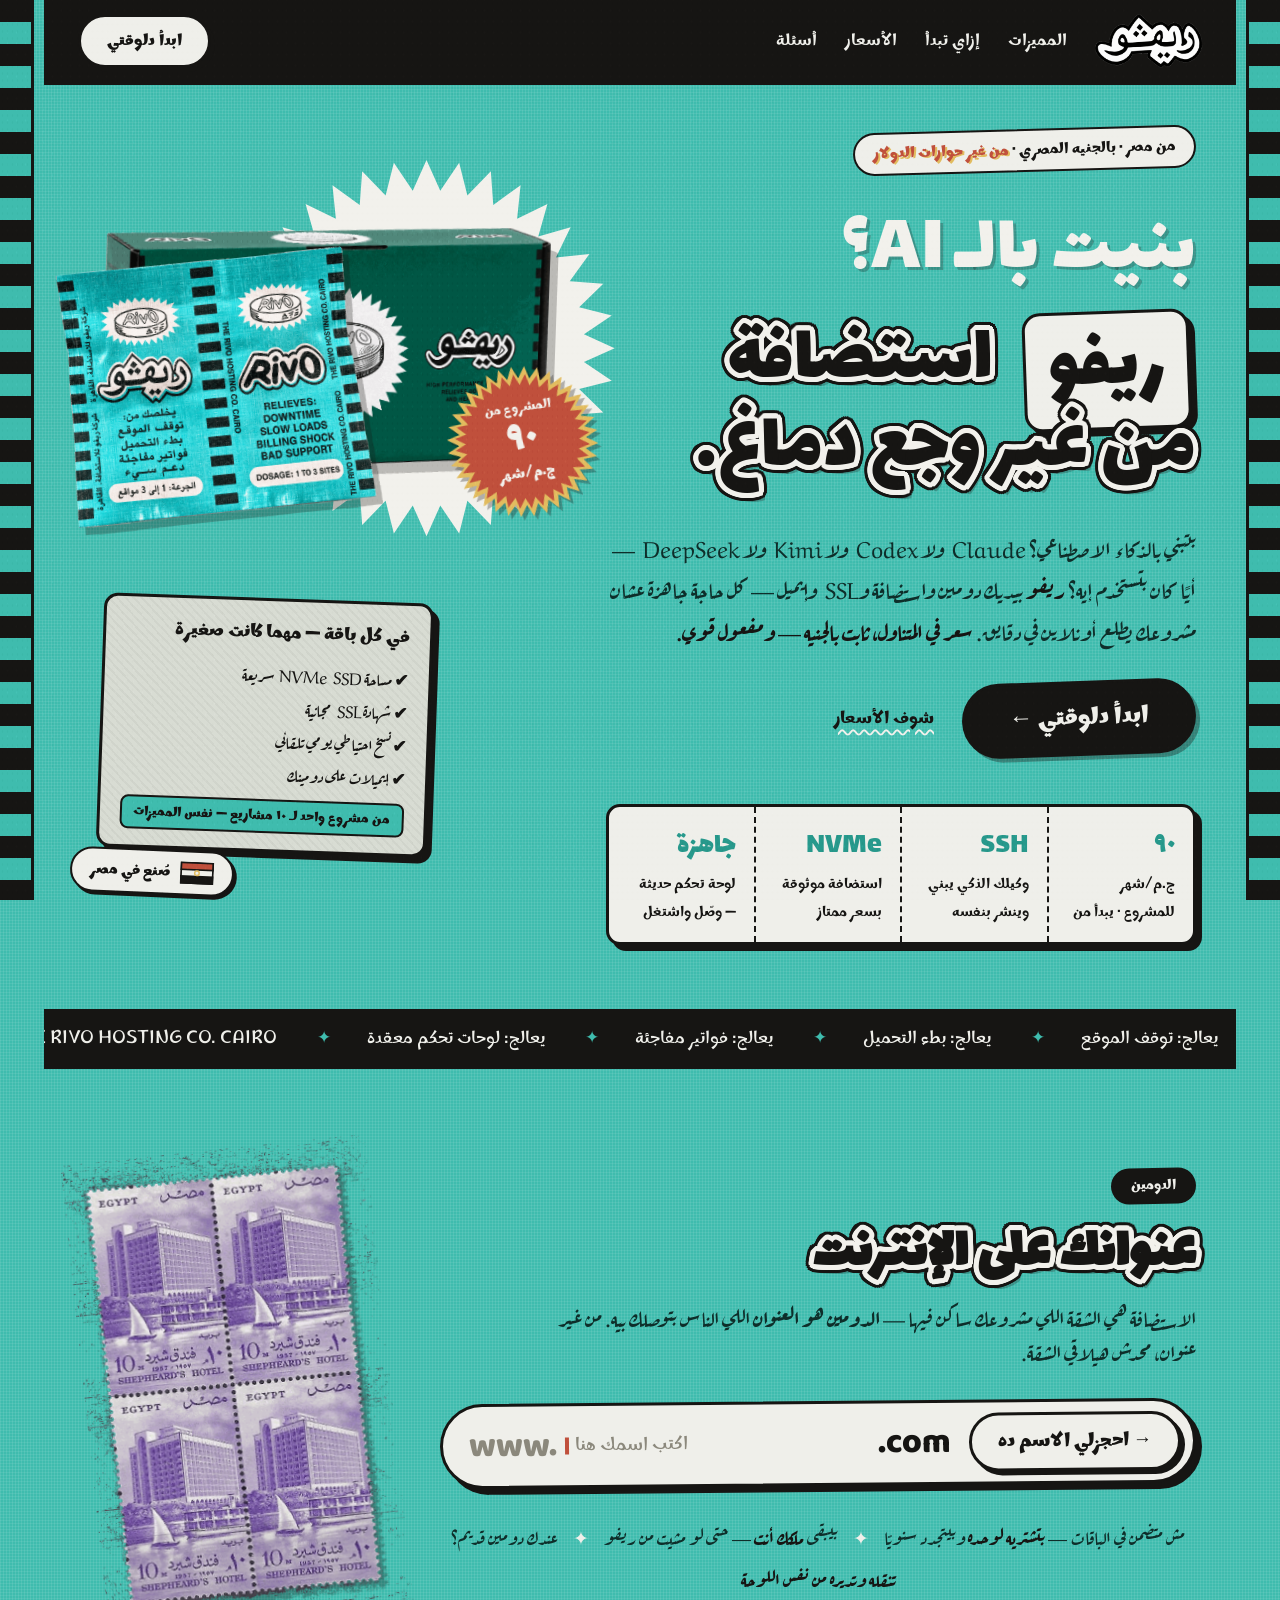
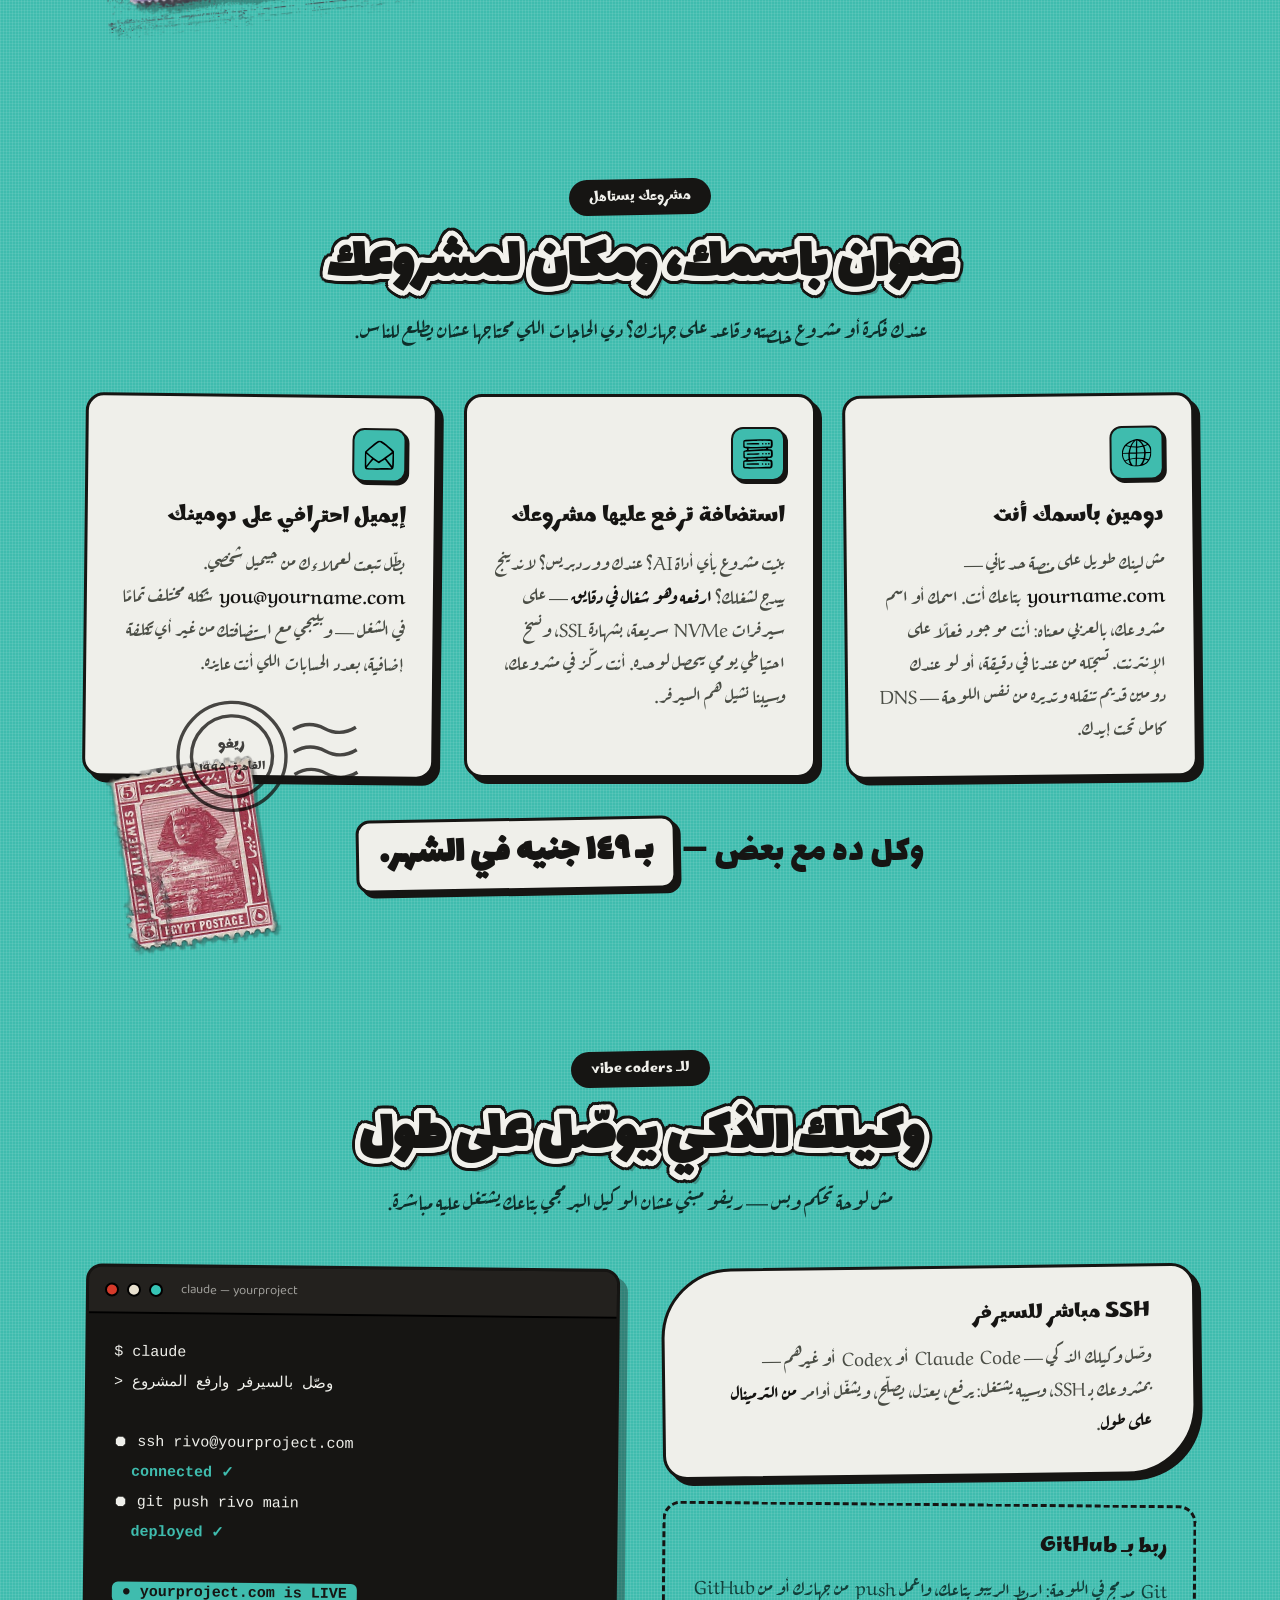
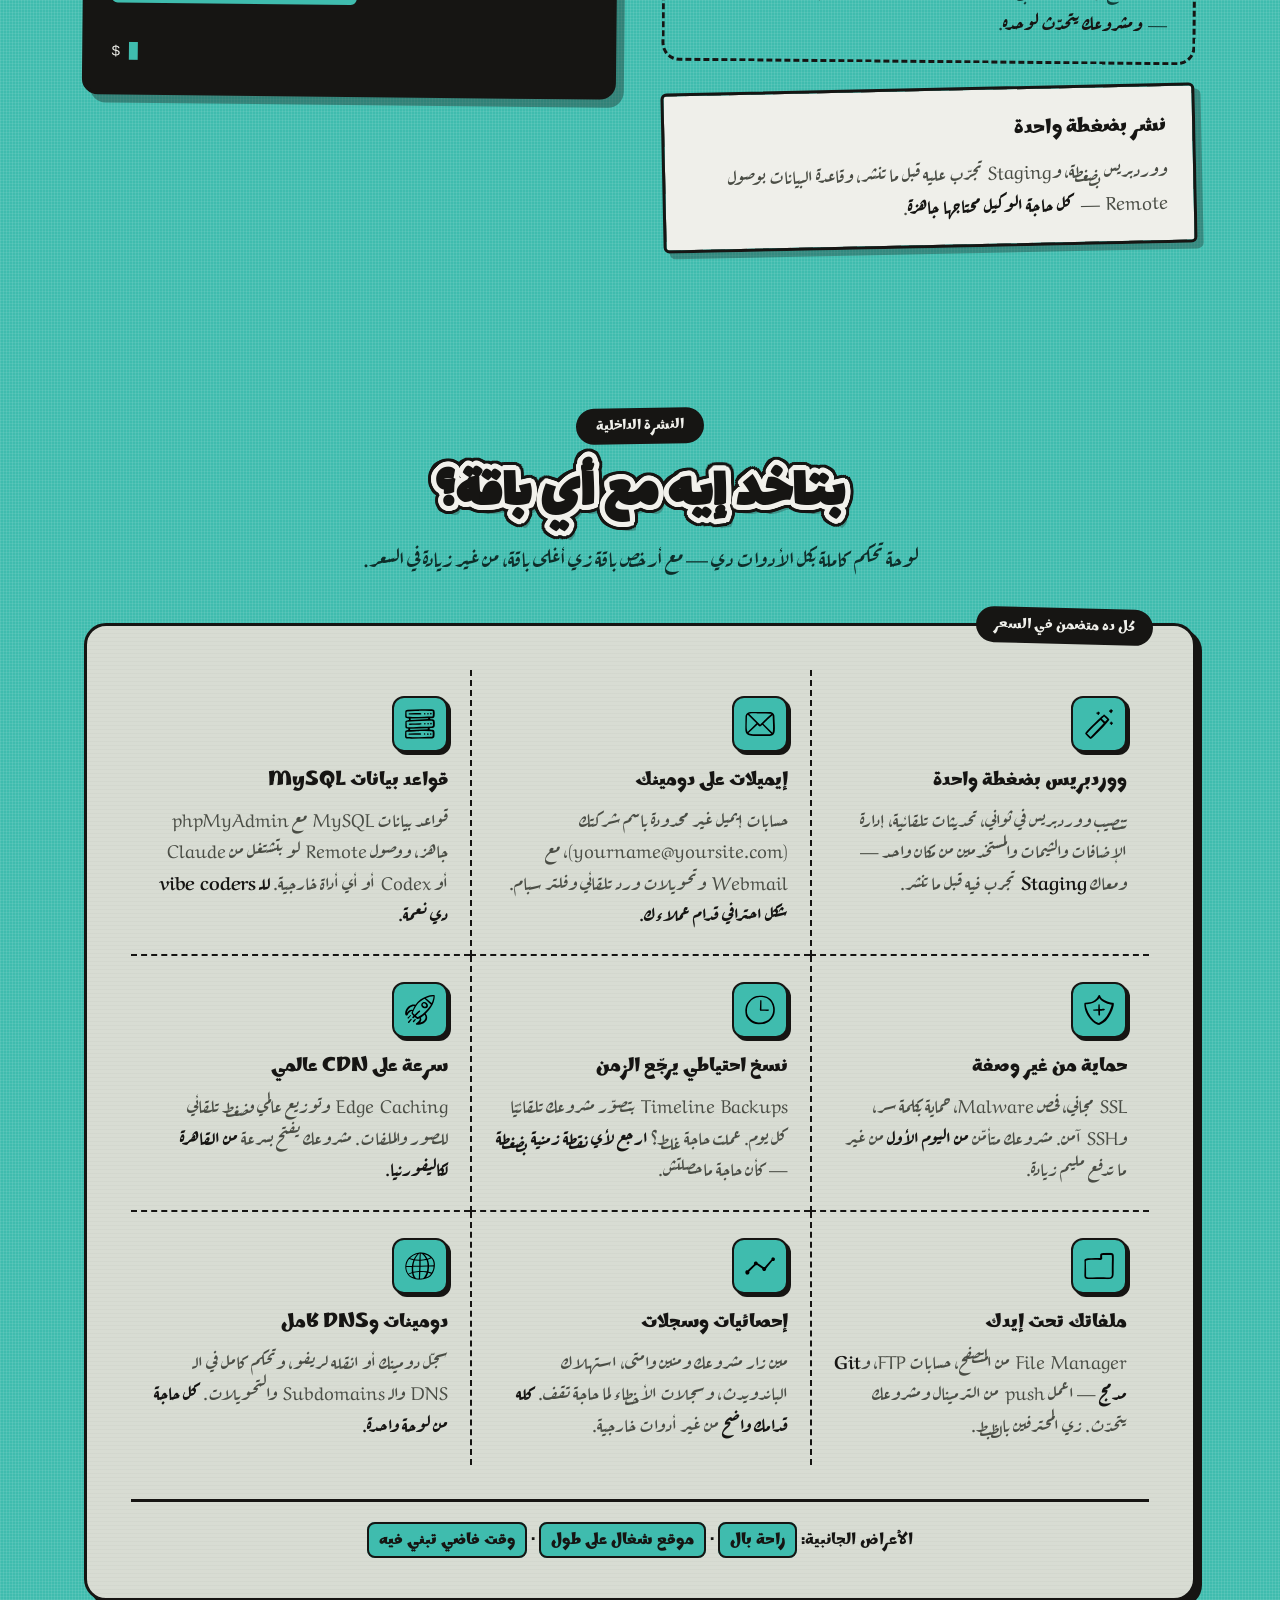
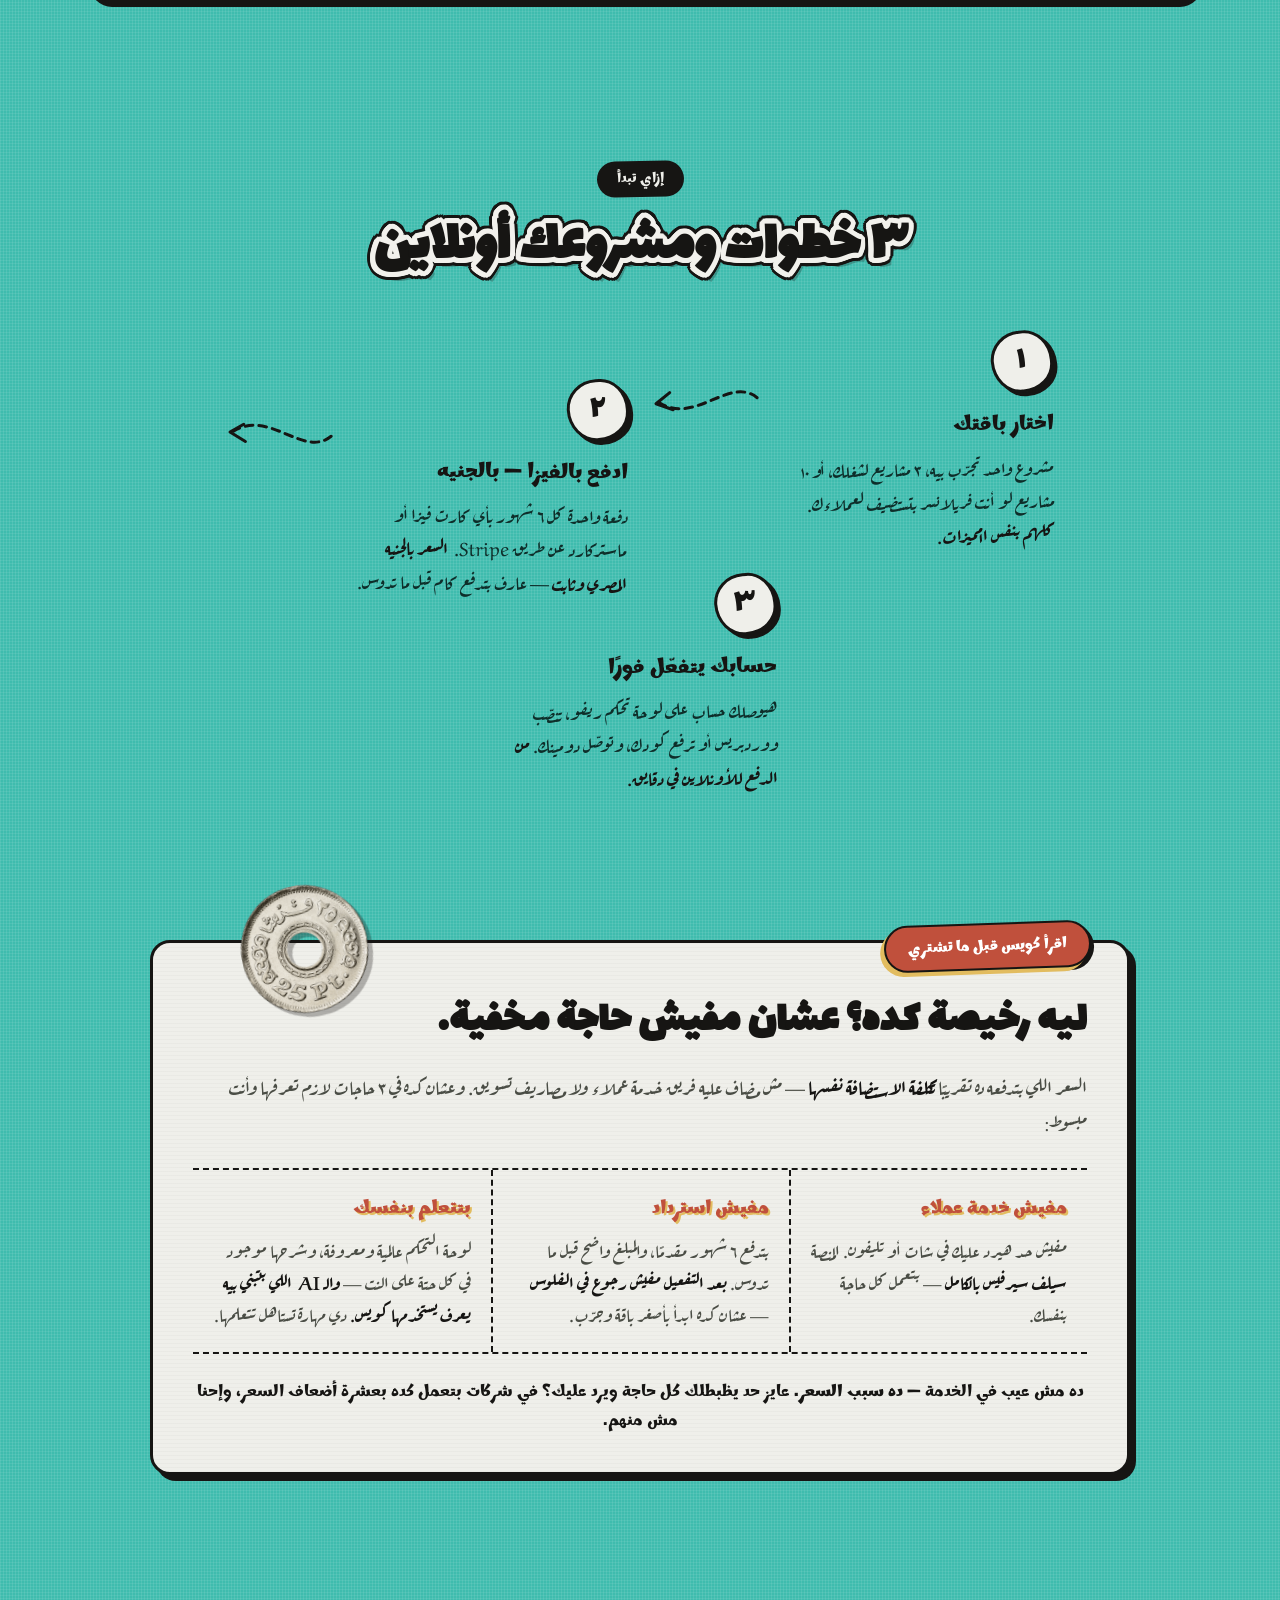
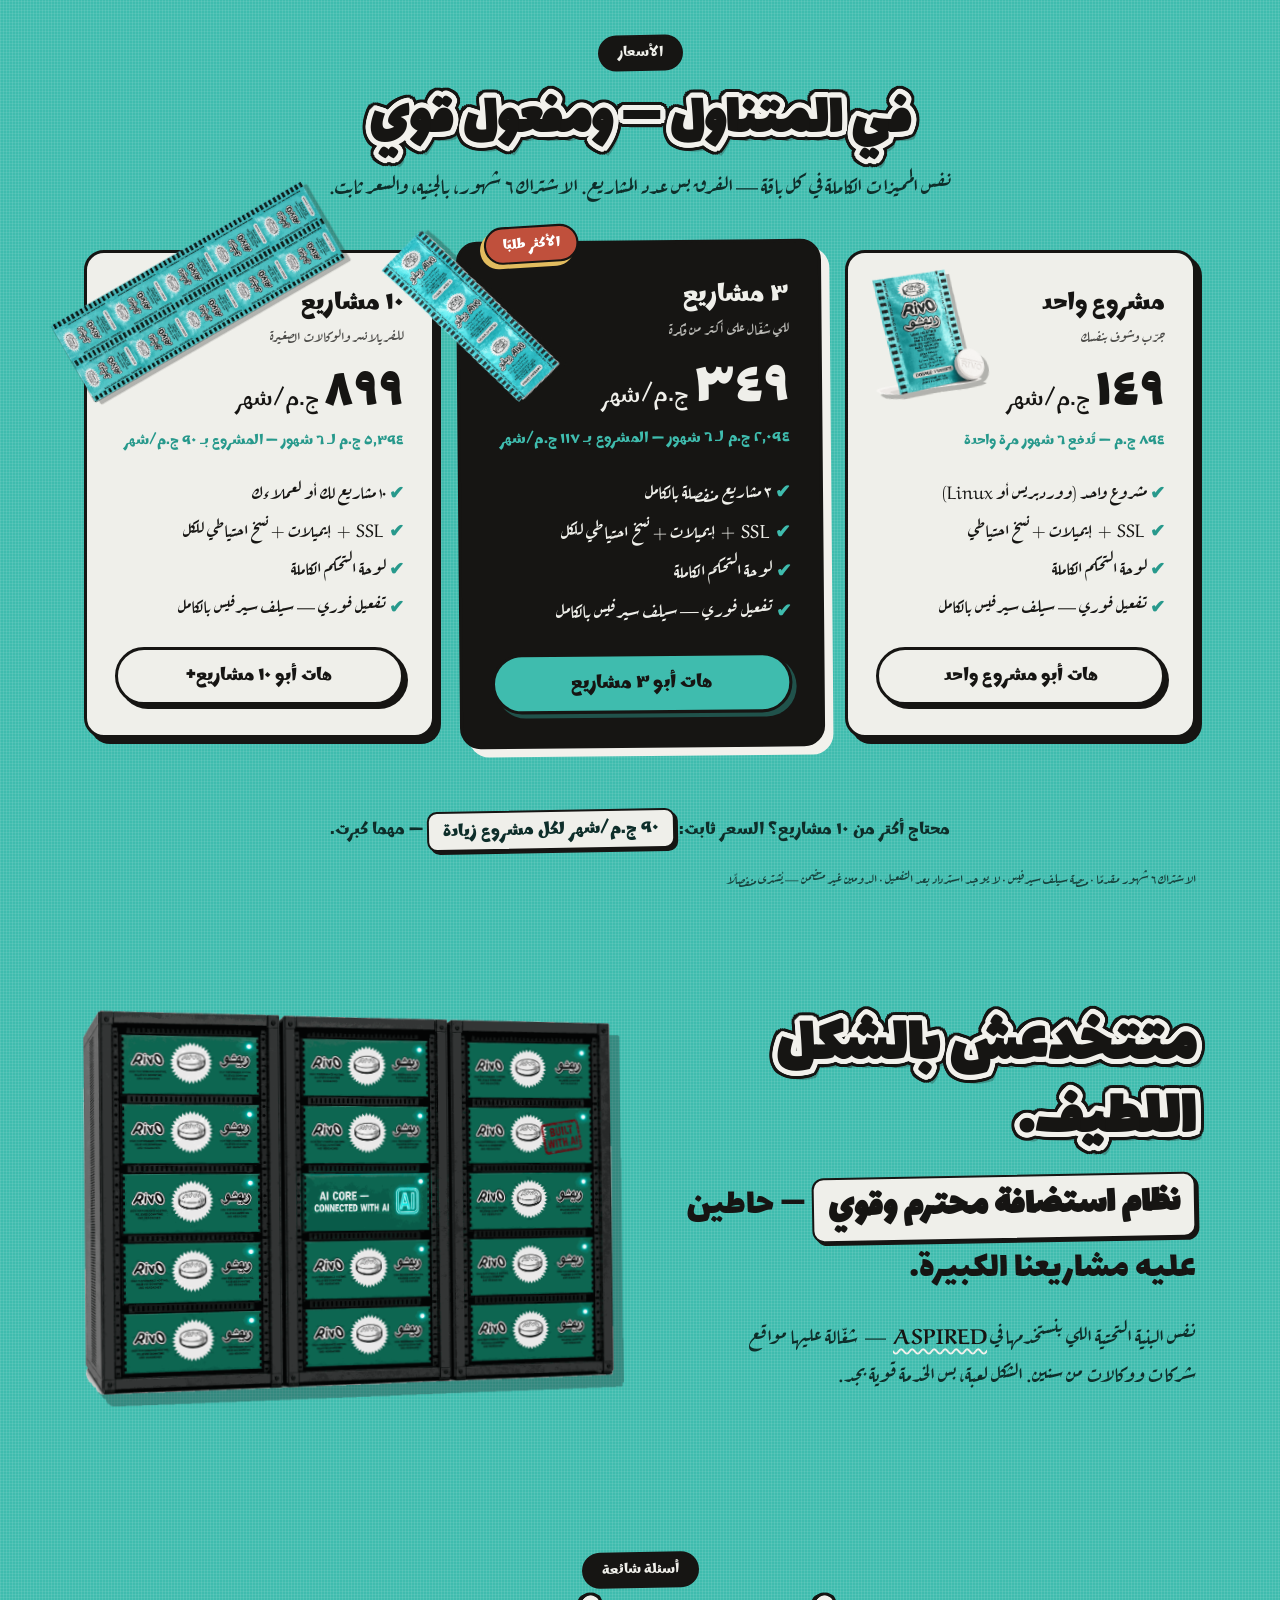
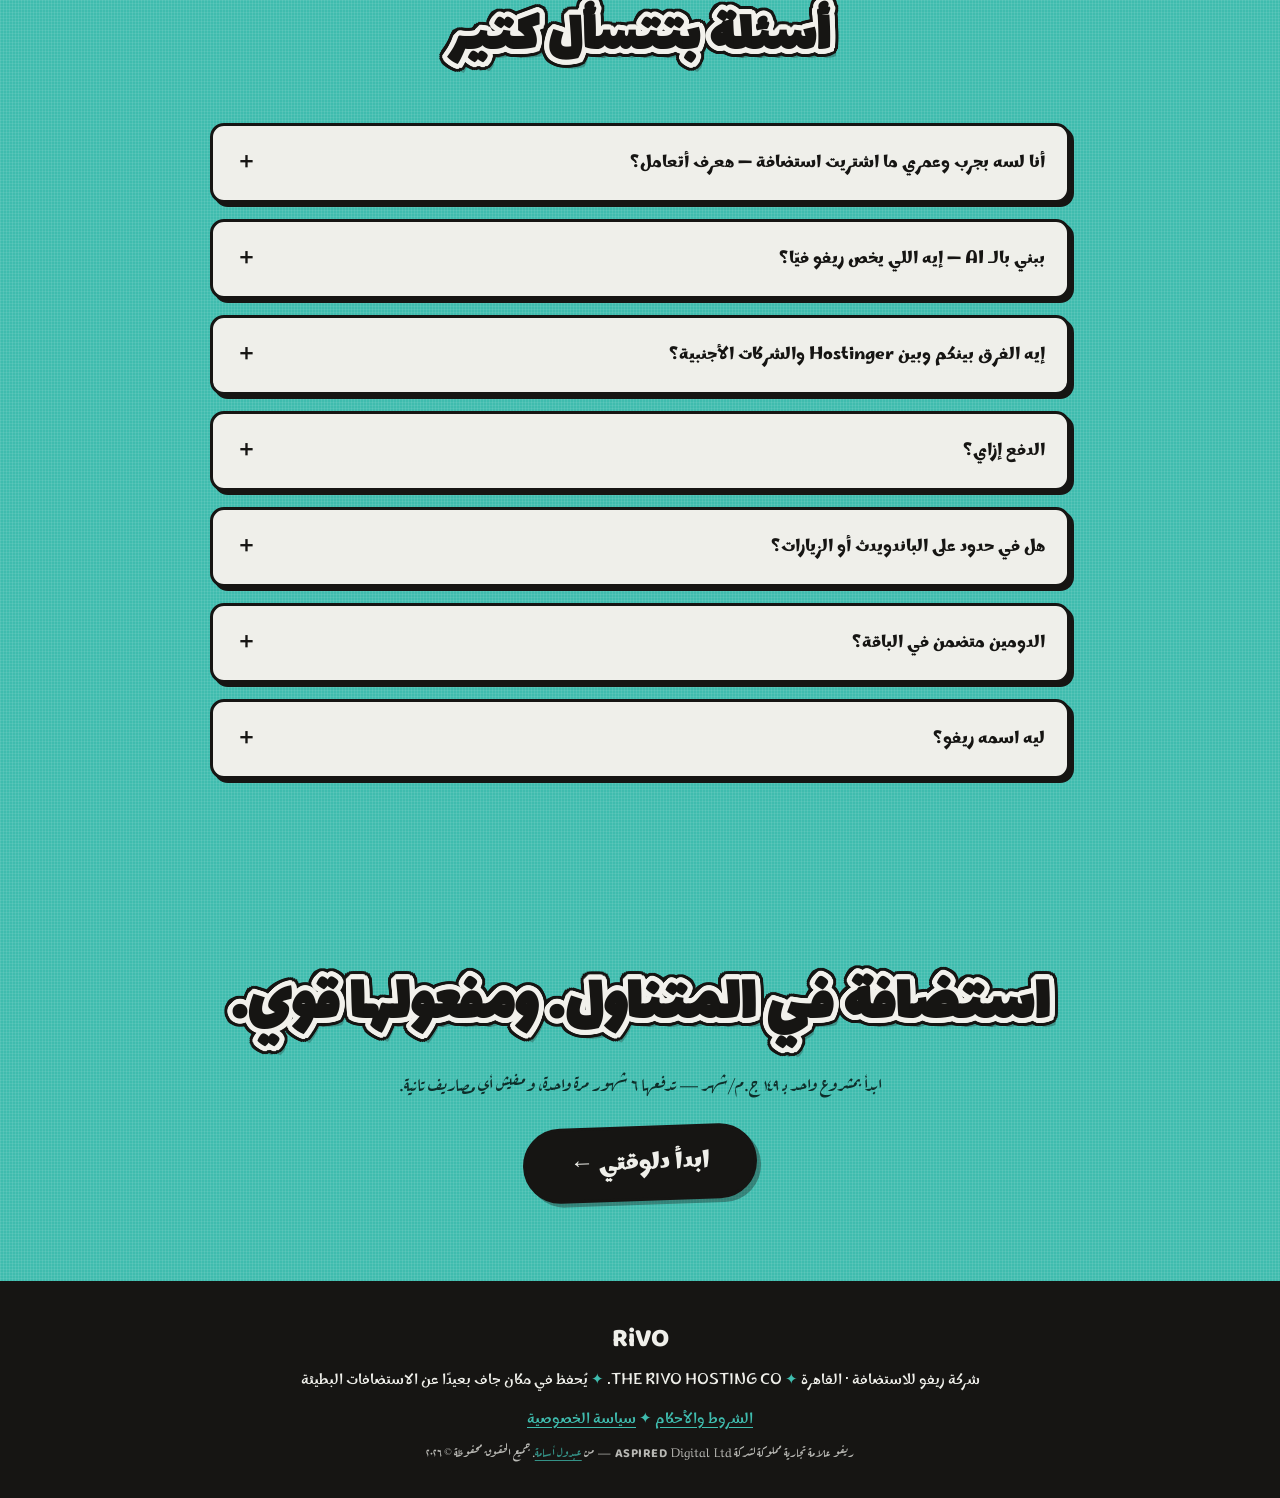
==== commit b3ee8291: "hero: 90 EGP sticker, stats strip reworked to 4 key points Co-Authored-By: Claude Fable 5 <noreply@a" ====
--- a/index.html
+++ b/index.html
@@ -1042,10 +1042,10 @@
     </div>
 
     <div class="dosage">
-      <div class="dose"><span class="n">٩٩٫٩٪</span><span class="l">ضمان التشغيل</span></div>
-      <div class="dose"><span class="n">دقايق</span><span class="l">من الدفع للأونلاين</span></div>
-      <div class="dose"><span class="n">NVMe</span><span class="l">تخزين سريع</span></div>
-      <div class="dose"><span class="n">٨٩</span><span class="l">ج.م/شهر للمشروع · يبدأ من</span></div>
+      <div class="dose"><span class="n">٩٠</span><span class="l">ج.م/شهر للمشروع · يبدأ من</span></div>
+      <div class="dose"><span class="n">SSH</span><span class="l">وكيلك الذكي يبني وينشر بنفسه</span></div>
+      <div class="dose"><span class="n">NVMe</span><span class="l">استضافة موثوقة بسعر ممتاز</span></div>
+      <div class="dose"><span class="n">جاهزة</span><span class="l">لوحة تحكم حديثة — وصّل واشتغل</span></div>
     </div>
   </div>
 
@@ -1053,10 +1053,10 @@
     <div class="pack">
       <img class="pack-box"  src="assets/rivo-box.png"  alt="علبة ريفو">
       <img class="pack-wrap" src="assets/rivo-wrap.png" alt="شريط ريفو">
-      <div class="price-burst" aria-label="المشروع يبدأ من ٨٩ جنيه في الشهر">
+      <div class="price-burst" aria-label="المشروع يبدأ من ٩٠ جنيه في الشهر">
         <span class="pb-inner" aria-hidden="true"></span>
         <span class="pb-from">المشروع من</span>
-        <span class="pb-num">٨٩</span>
+        <span class="pb-num">٩٠</span>
         <span class="pb-unit">ج.م/شهر</span>
       </div>
     </div>
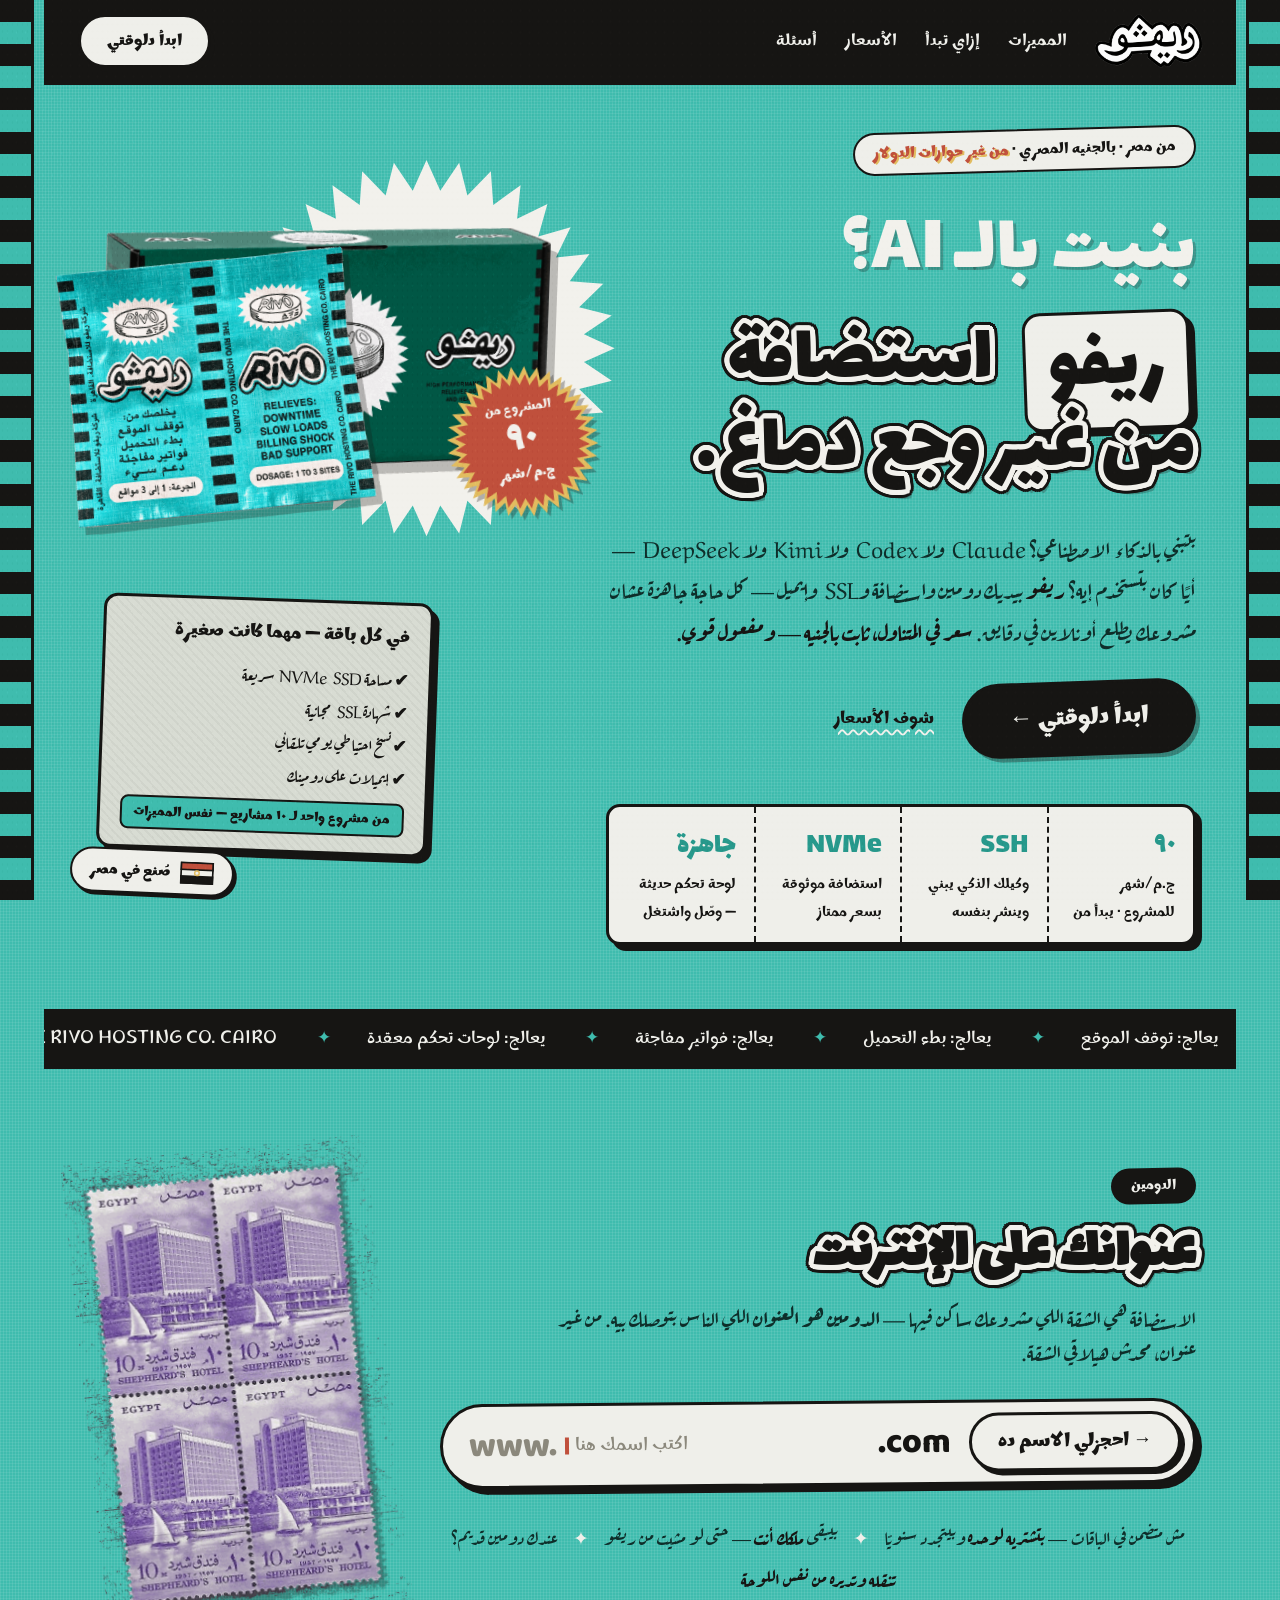
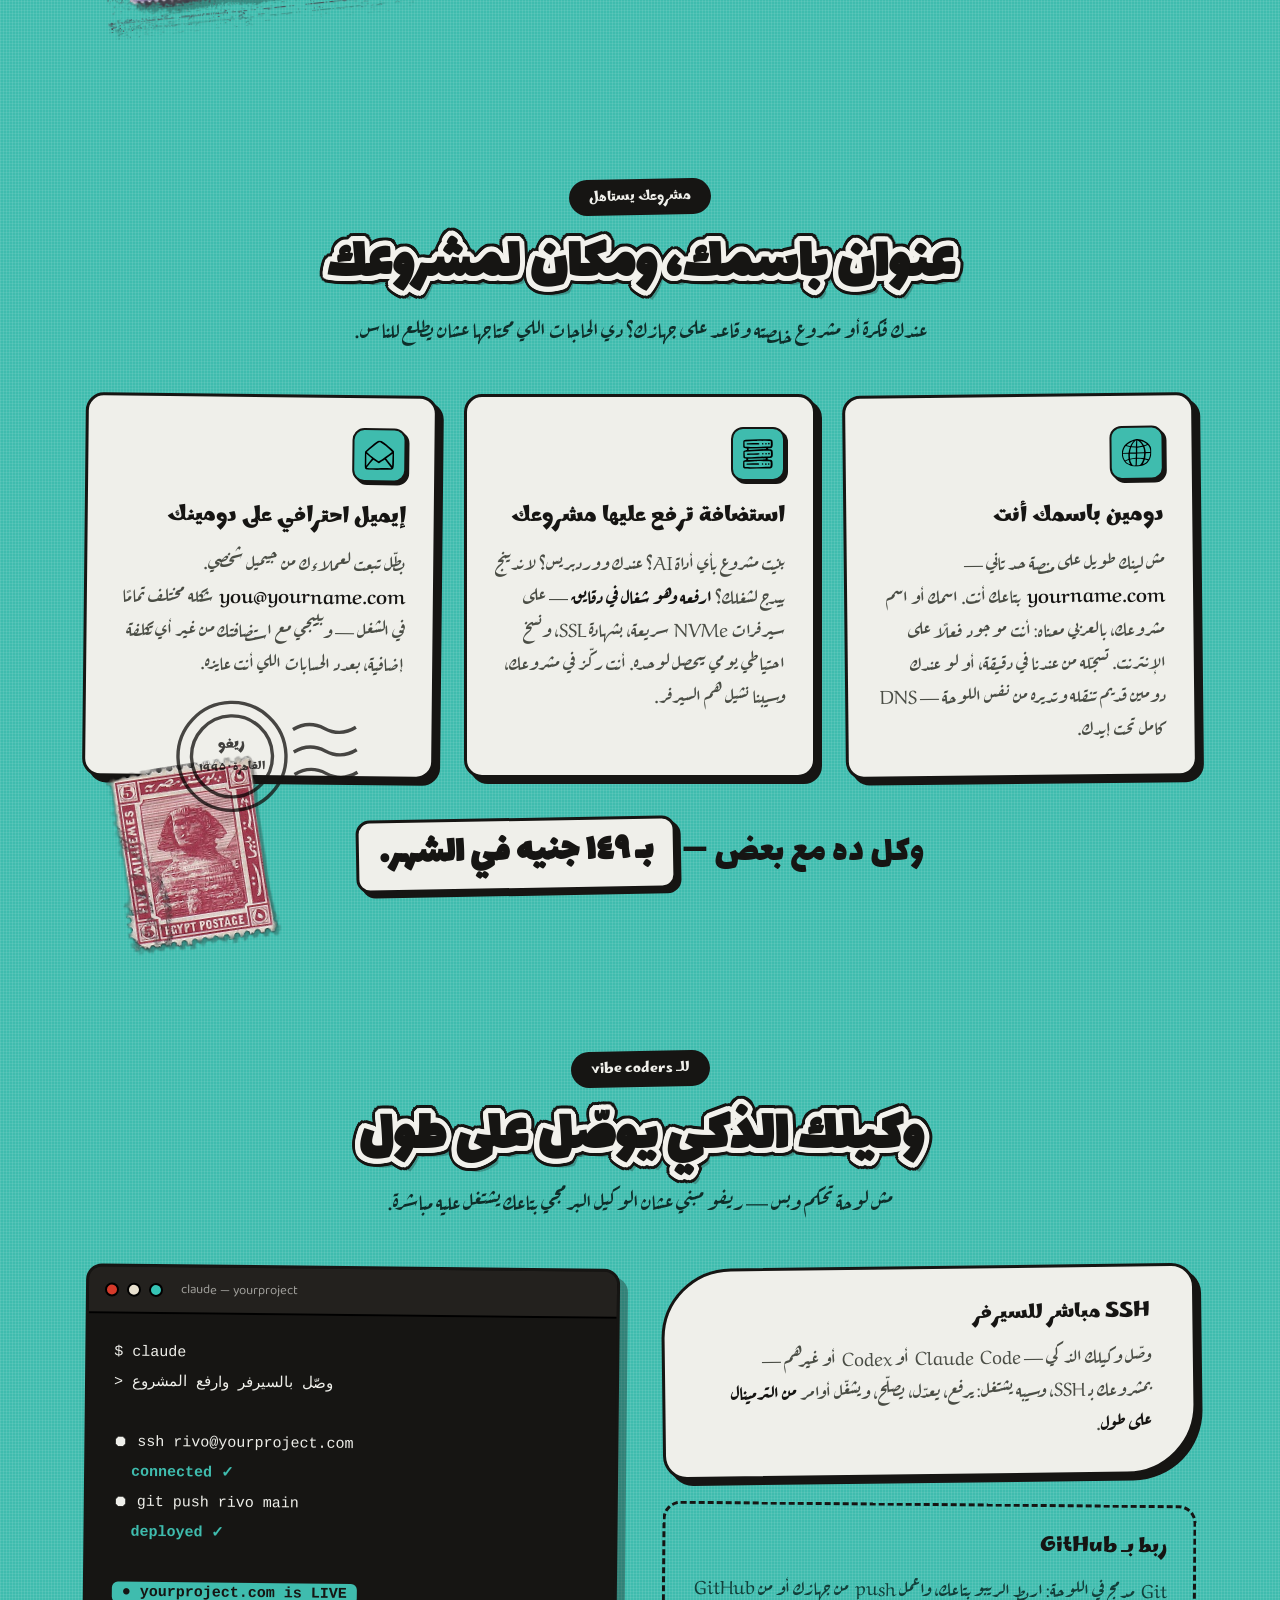
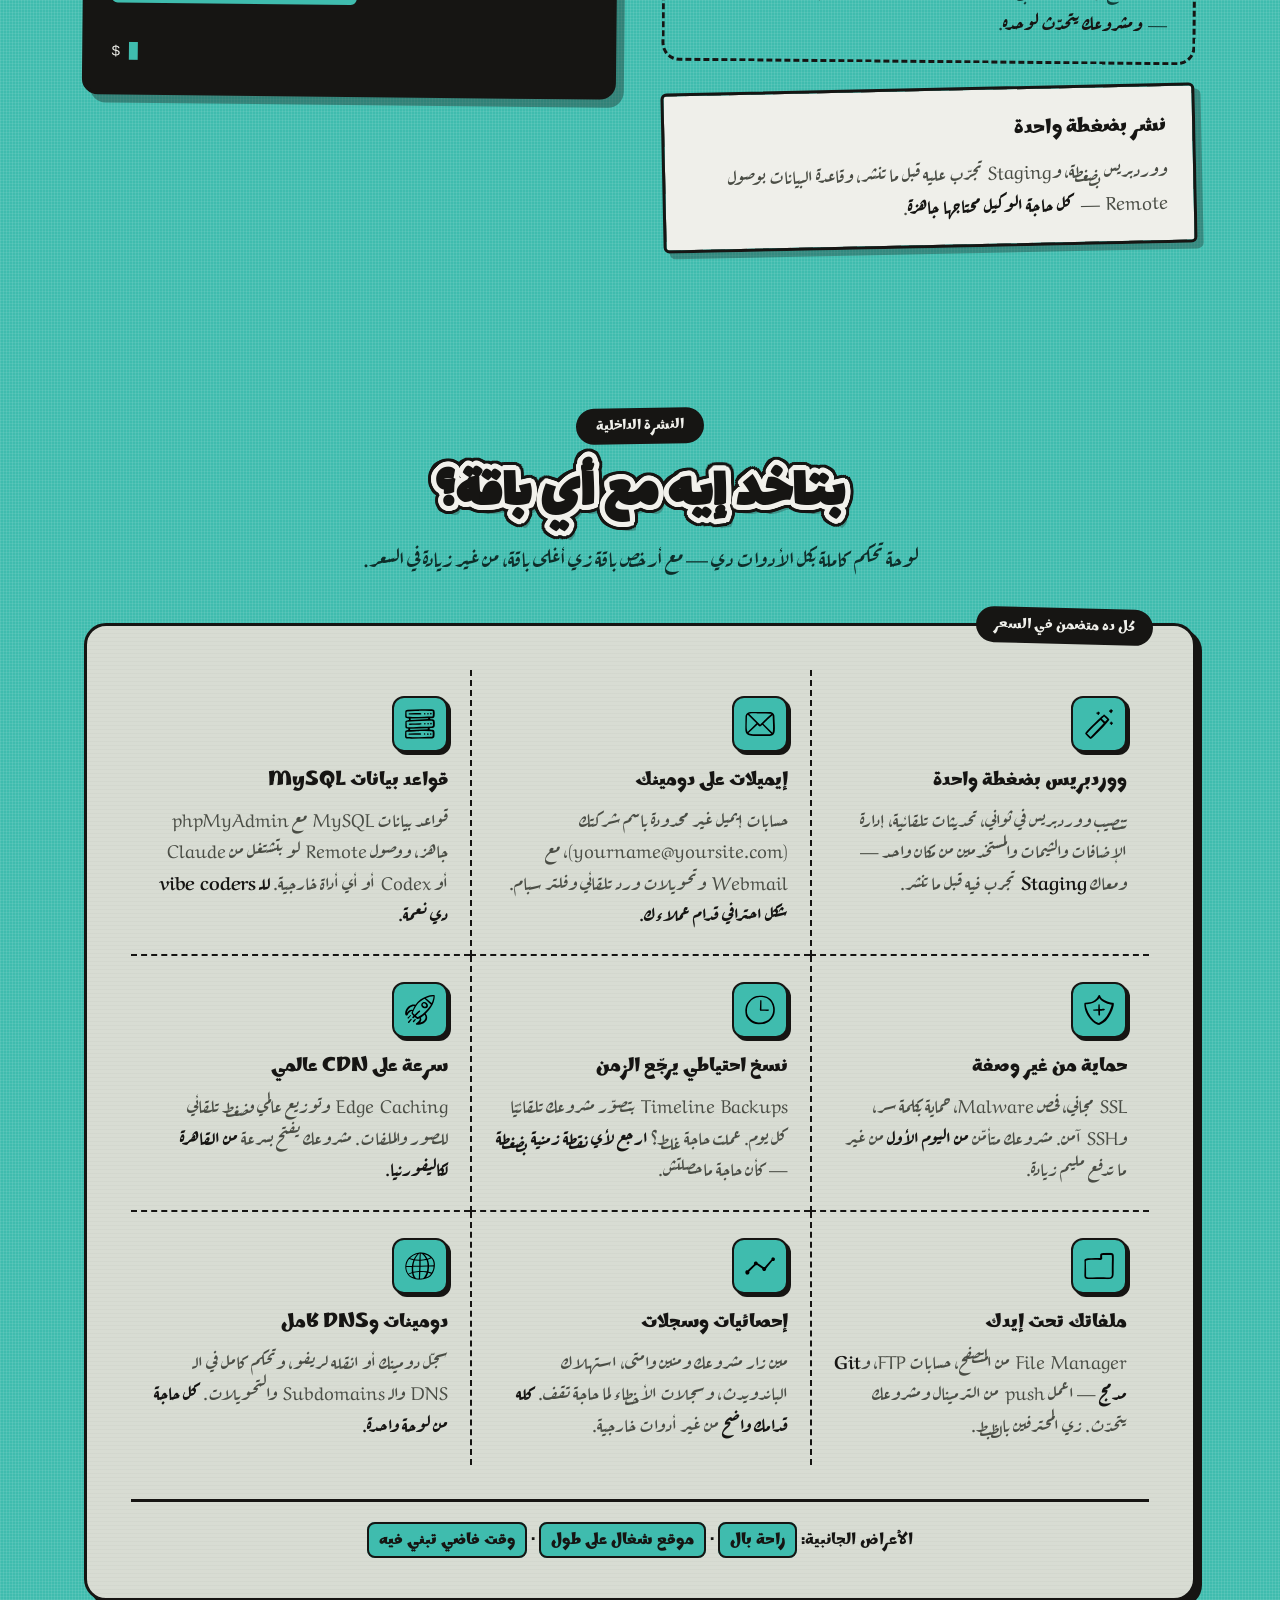
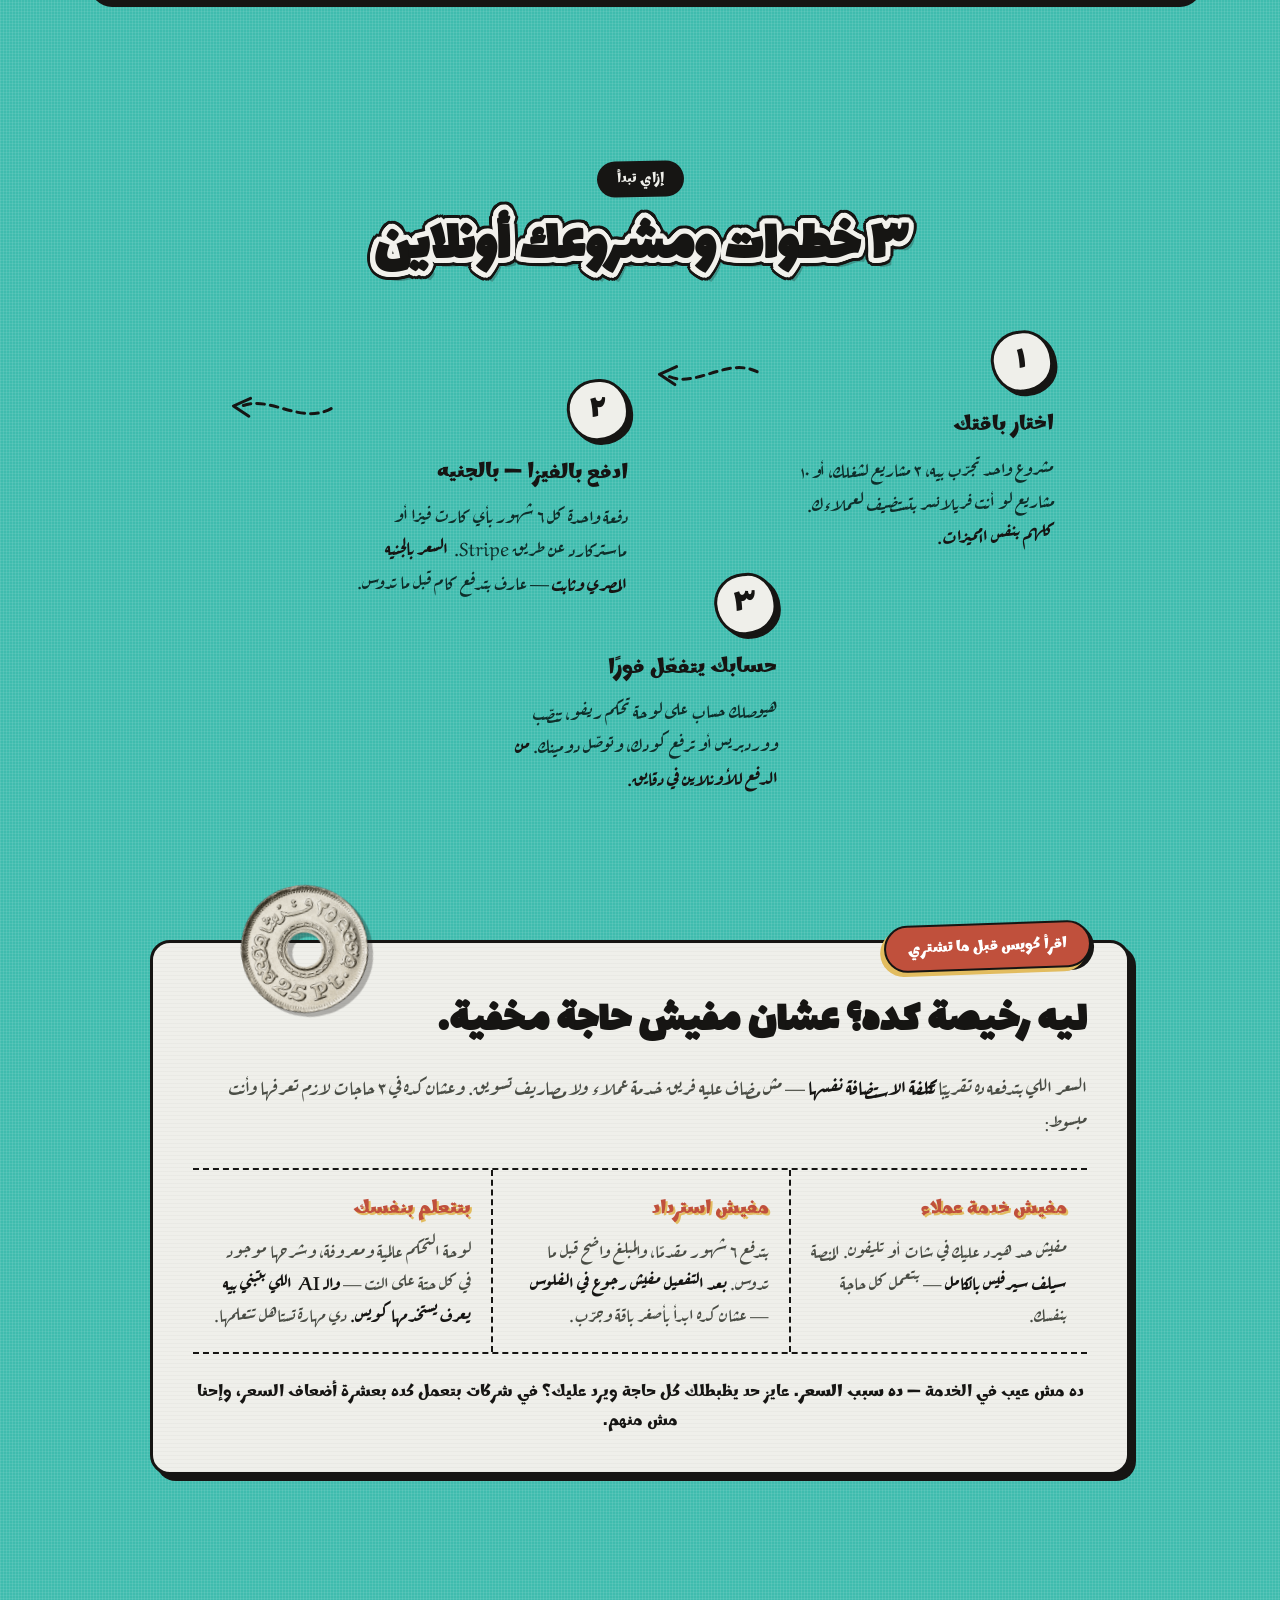
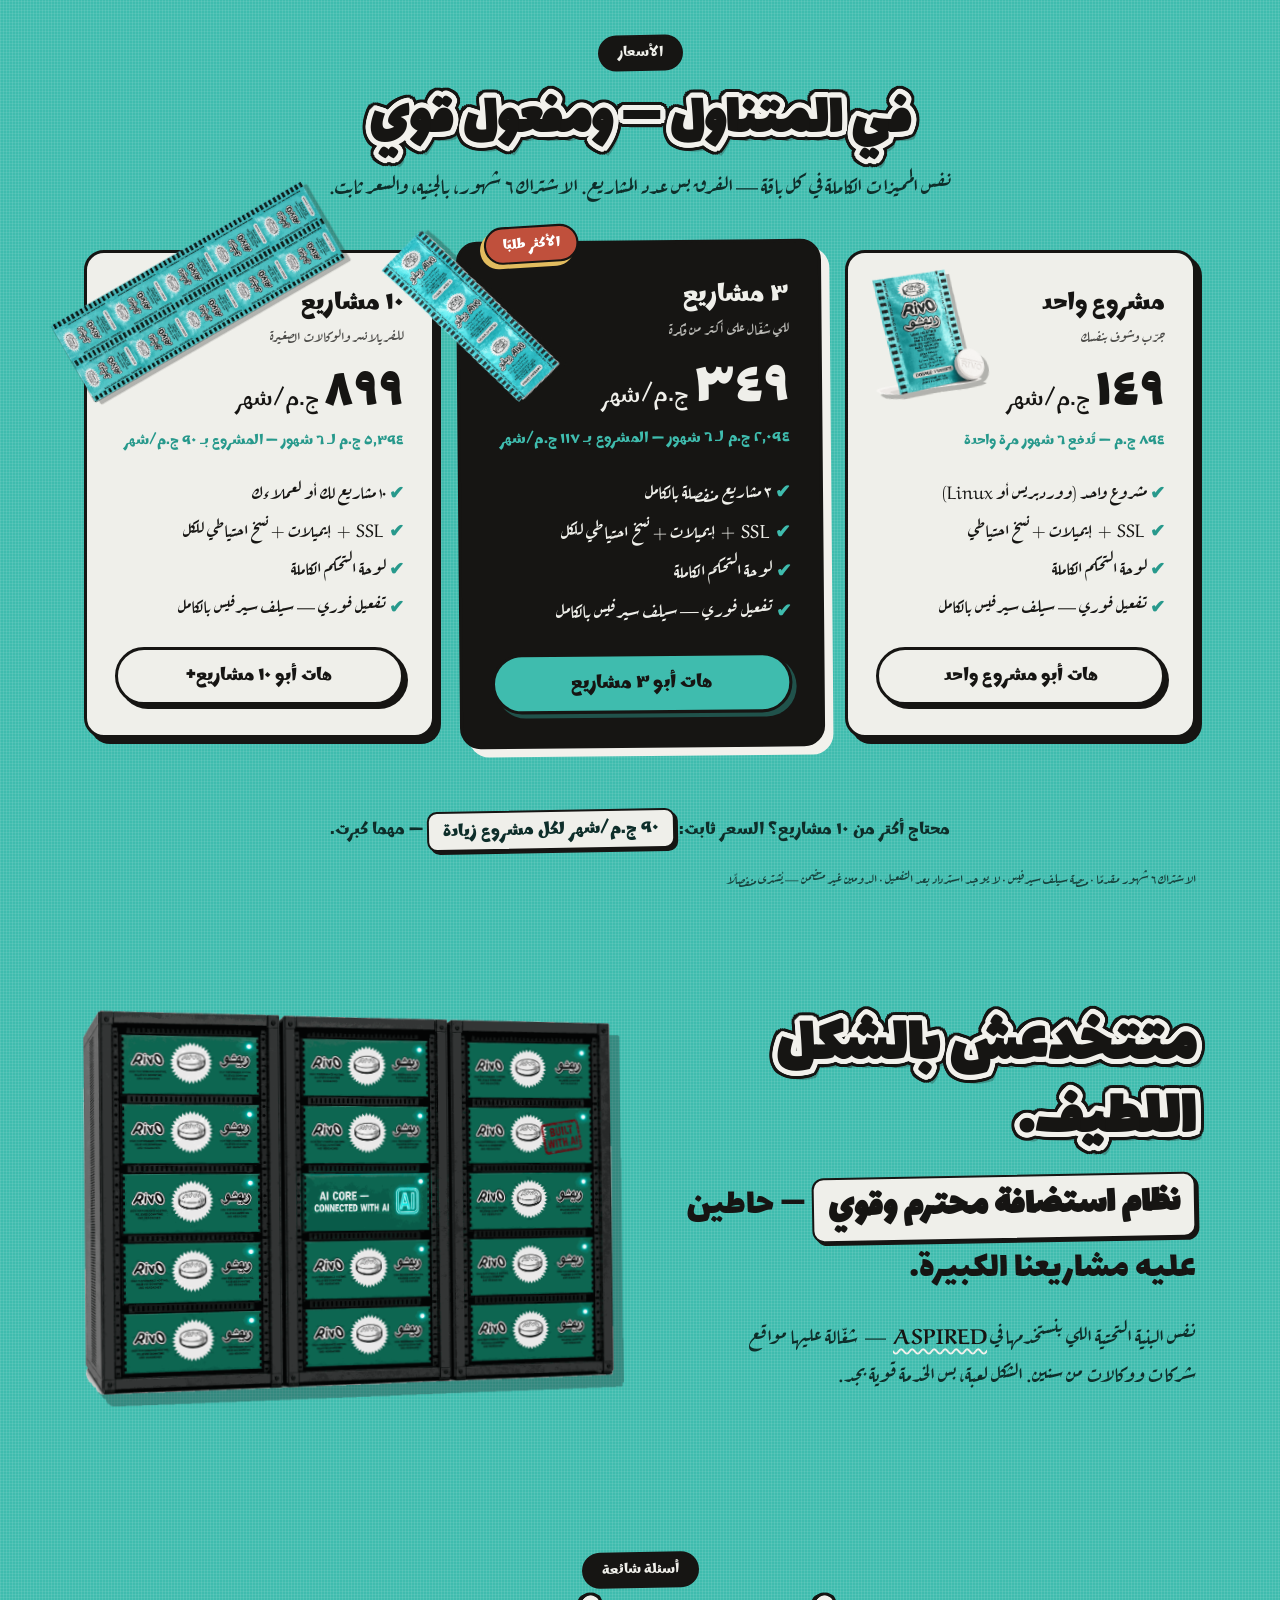
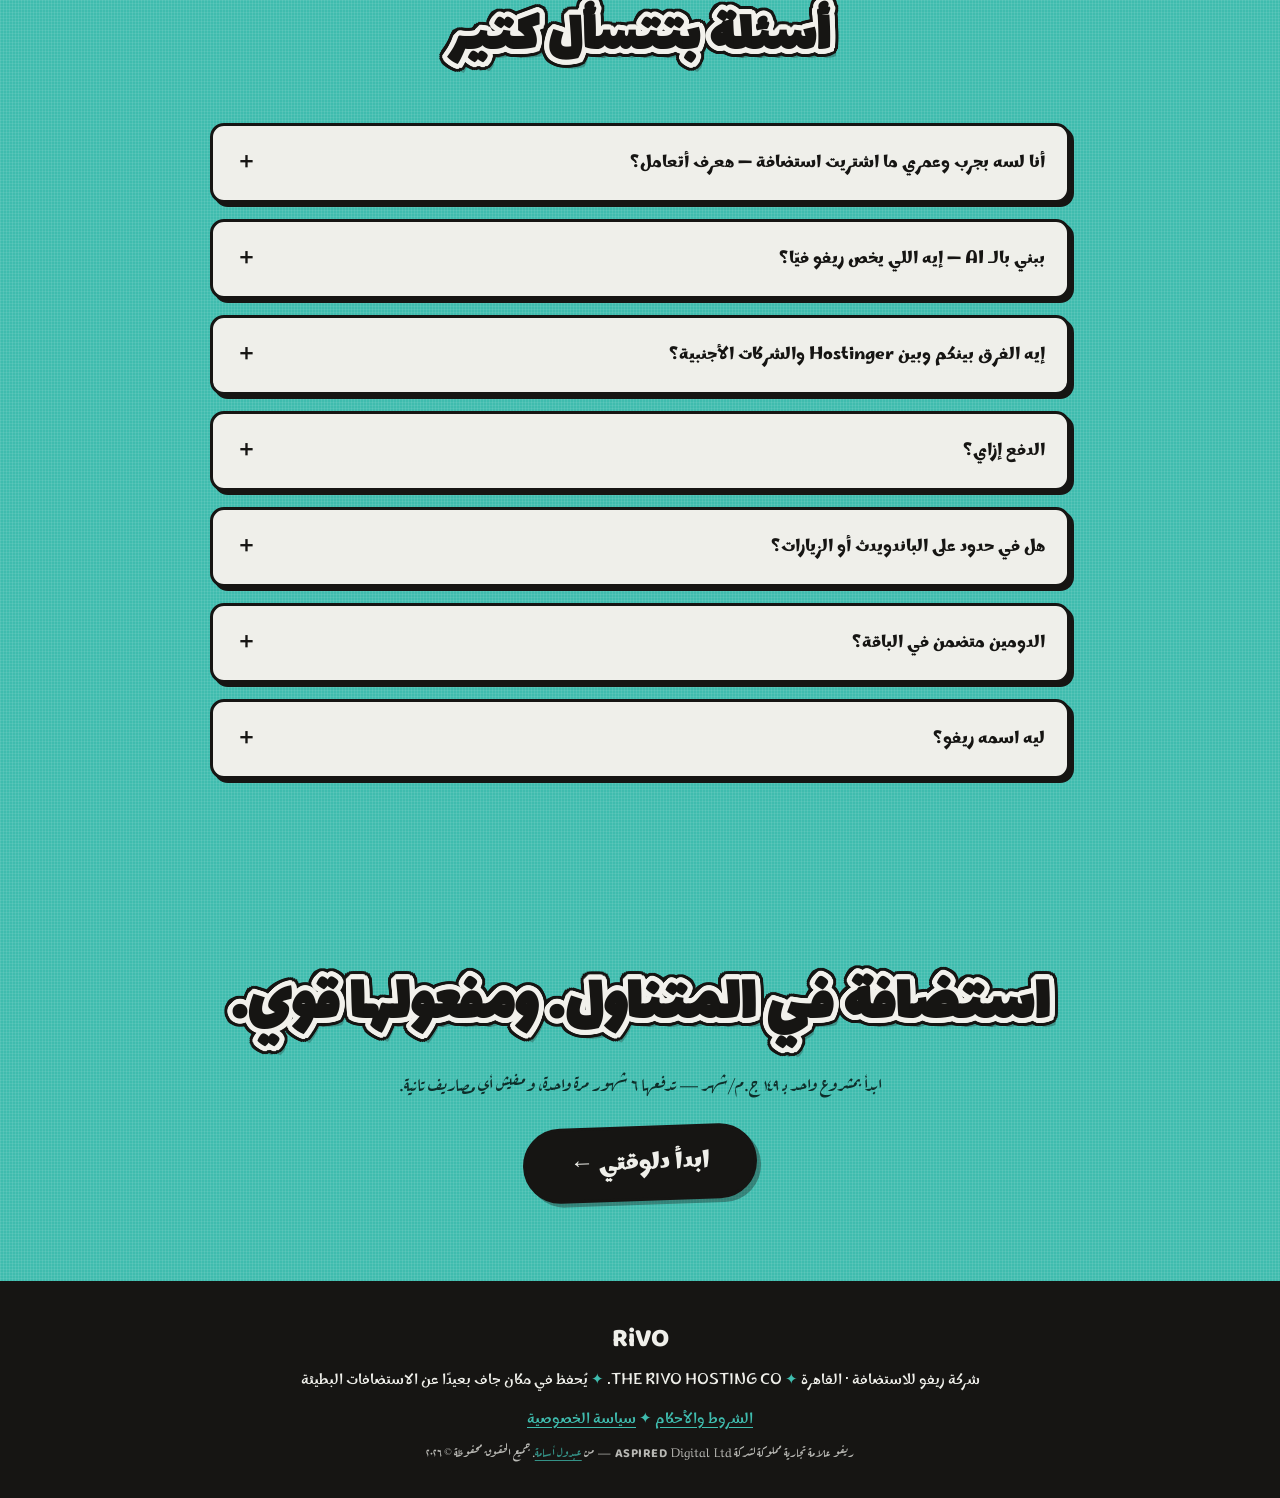
==== commit d0f23203: "step arrows: aligned with numbers on desktop, visible pointing down on mobile Co-Authored-By: Claude" ====
--- a/index.html
+++ b/index.html
@@ -602,10 +602,10 @@
   .sarrow {
     width: 120px; flex-shrink:0;
     color: var(--ink);
-    margin-top: 40px;
+    margin-top: 14px;
     opacity:.85;
   }
-  .sarrow:last-of-type { margin-top: 70px; }
+  .sarrow:last-of-type { margin-top: 44px; }
 
   /* ─────────── HONESTY (تحذيرات) ─────────── */
   .warnbox {
@@ -920,8 +920,13 @@
     .d-com { margin: 0 6px 0 0; }
     .d-dot { display: block; opacity: 0; height: 4px; padding: 0; }
 
-    .sarrow { display: none; }
-    .sstep { max-width: none; transform: none !important; margin-bottom: 34px; padding: 0; }
+    .sarrow {
+      display: block;
+      width: 84px;
+      margin: -6px auto 10px;
+      transform: rotate(-90deg);
+    }
+    .sstep { max-width: none; transform: none !important; margin-bottom: 22px; padding: 0; }
 
     .term { transform: none; }
     .term-body { font-size: 13px; padding: 18px 16px; }
@@ -1326,8 +1331,8 @@
       <p>مشروع واحد تجرّب بيه، ٣ مشاريع لشغلك، أو ١٠ مشاريع لو أنت فريلانسر بتستضيف لعملاءك. <b>كلهم بنفس المميزات.</b></p>
     </div>
     <svg class="sarrow" viewBox="0 0 140 70" aria-hidden="true">
-      <path d="M132 30 C 100 4, 60 62, 18 36" fill="none" stroke="currentColor" stroke-width="3.5" stroke-dasharray="9 7" stroke-linecap="round"/>
-      <path d="M30 24 L14 37 L34 44" fill="none" stroke="currentColor" stroke-width="3.5" stroke-linecap="round" stroke-linejoin="round"/>
+      <path d="M132 30 C 96 12, 58 52, 26 34" fill="none" stroke="currentColor" stroke-width="3.5" stroke-dasharray="9 7" stroke-linecap="round"/>
+      <path d="M38 24 L18 33 L36 45" fill="none" stroke="currentColor" stroke-width="3.5" stroke-linecap="round" stroke-linejoin="round"/>
     </svg>
     <div class="sstep">
       <span class="snum">٢</span>
@@ -1335,8 +1340,8 @@
       <p>دفعة واحدة كل ٦ شهور بأي كارت فيزا أو ماستركارد عن طريق Stripe. <b>السعر بالجنيه المصري وثابت</b> — عارف بتدفع كام قبل ما تدوس.</p>
     </div>
     <svg class="sarrow" viewBox="0 0 140 70" aria-hidden="true">
-      <path d="M132 40 C 100 66, 60 8, 18 34" fill="none" stroke="currentColor" stroke-width="3.5" stroke-dasharray="9 7" stroke-linecap="round"/>
-      <path d="M30 26 L14 35 L32 46" fill="none" stroke="currentColor" stroke-width="3.5" stroke-linecap="round" stroke-linejoin="round"/>
+      <path d="M132 38 C 96 58, 58 20, 26 36" fill="none" stroke="currentColor" stroke-width="3.5" stroke-dasharray="9 7" stroke-linecap="round"/>
+      <path d="M38 26 L18 35 L36 47" fill="none" stroke="currentColor" stroke-width="3.5" stroke-linecap="round" stroke-linejoin="round"/>
     </svg>
     <div class="sstep">
       <span class="snum">٣</span>
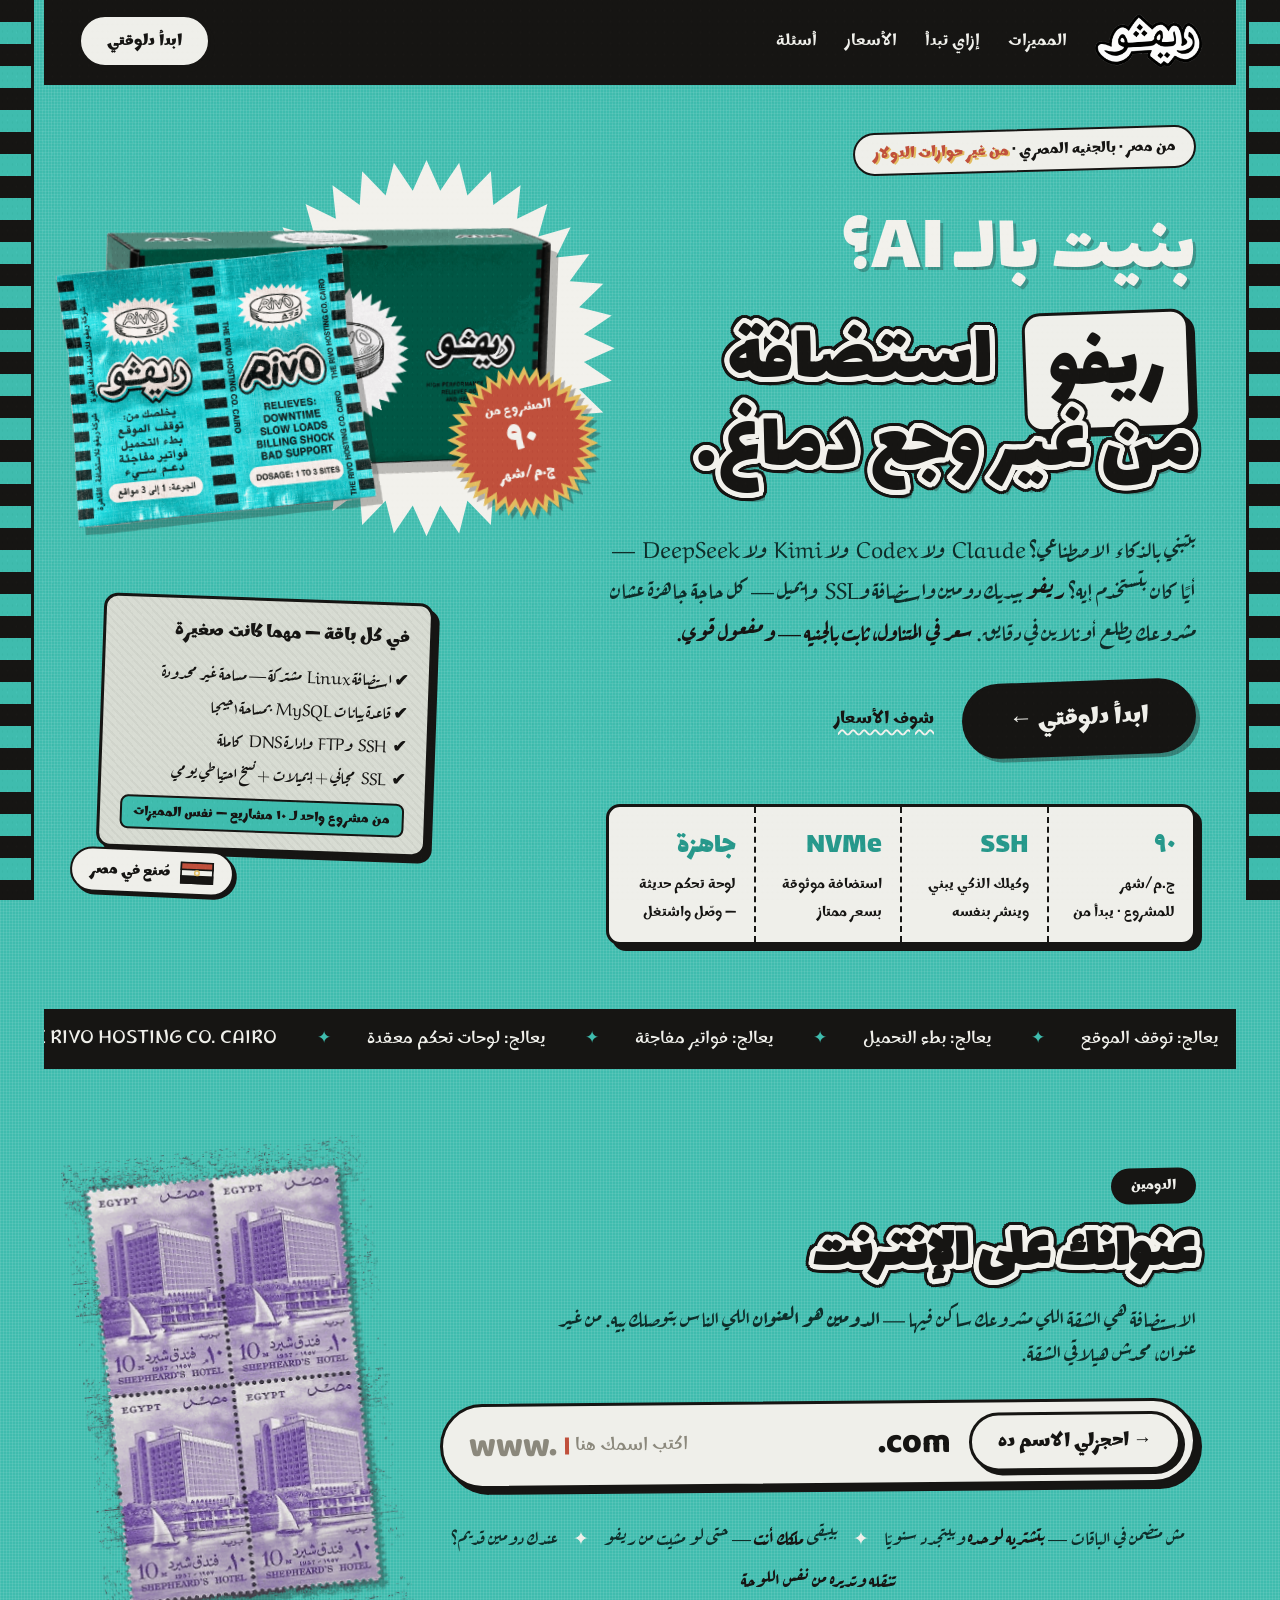
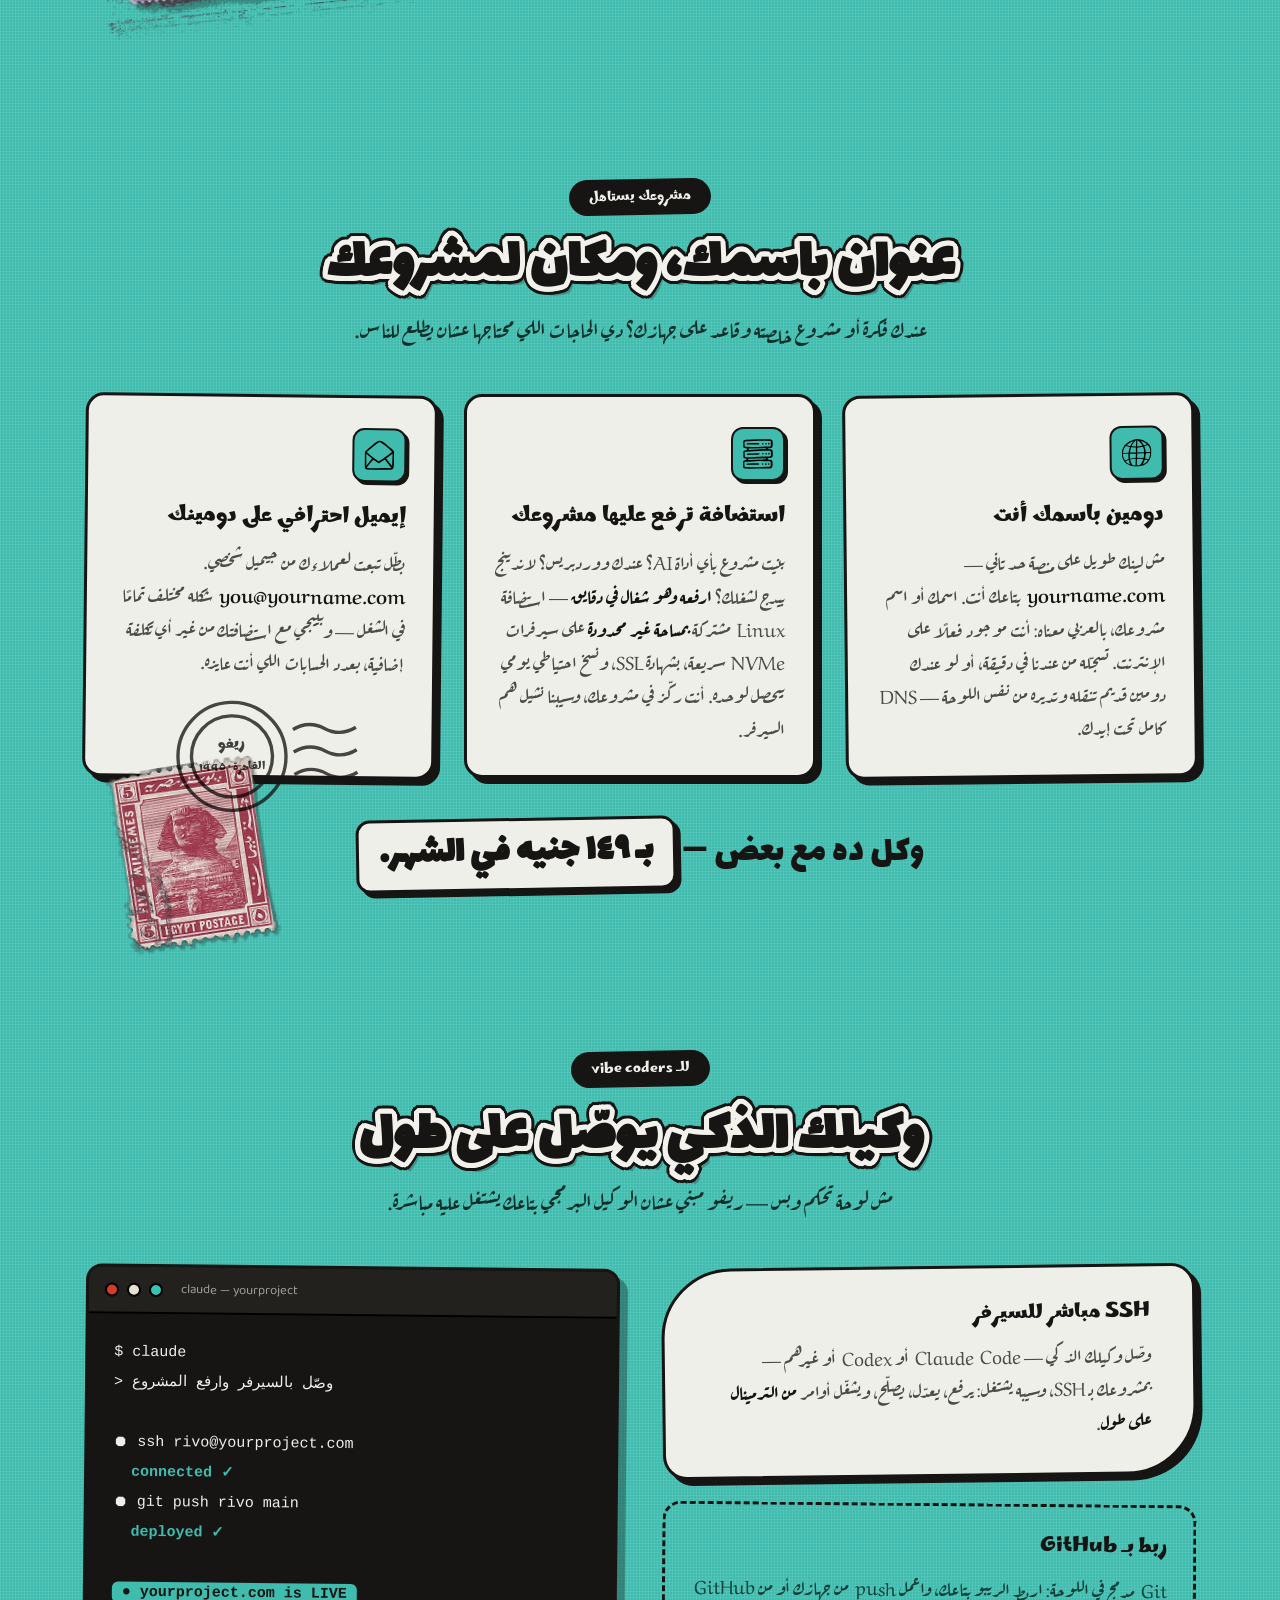
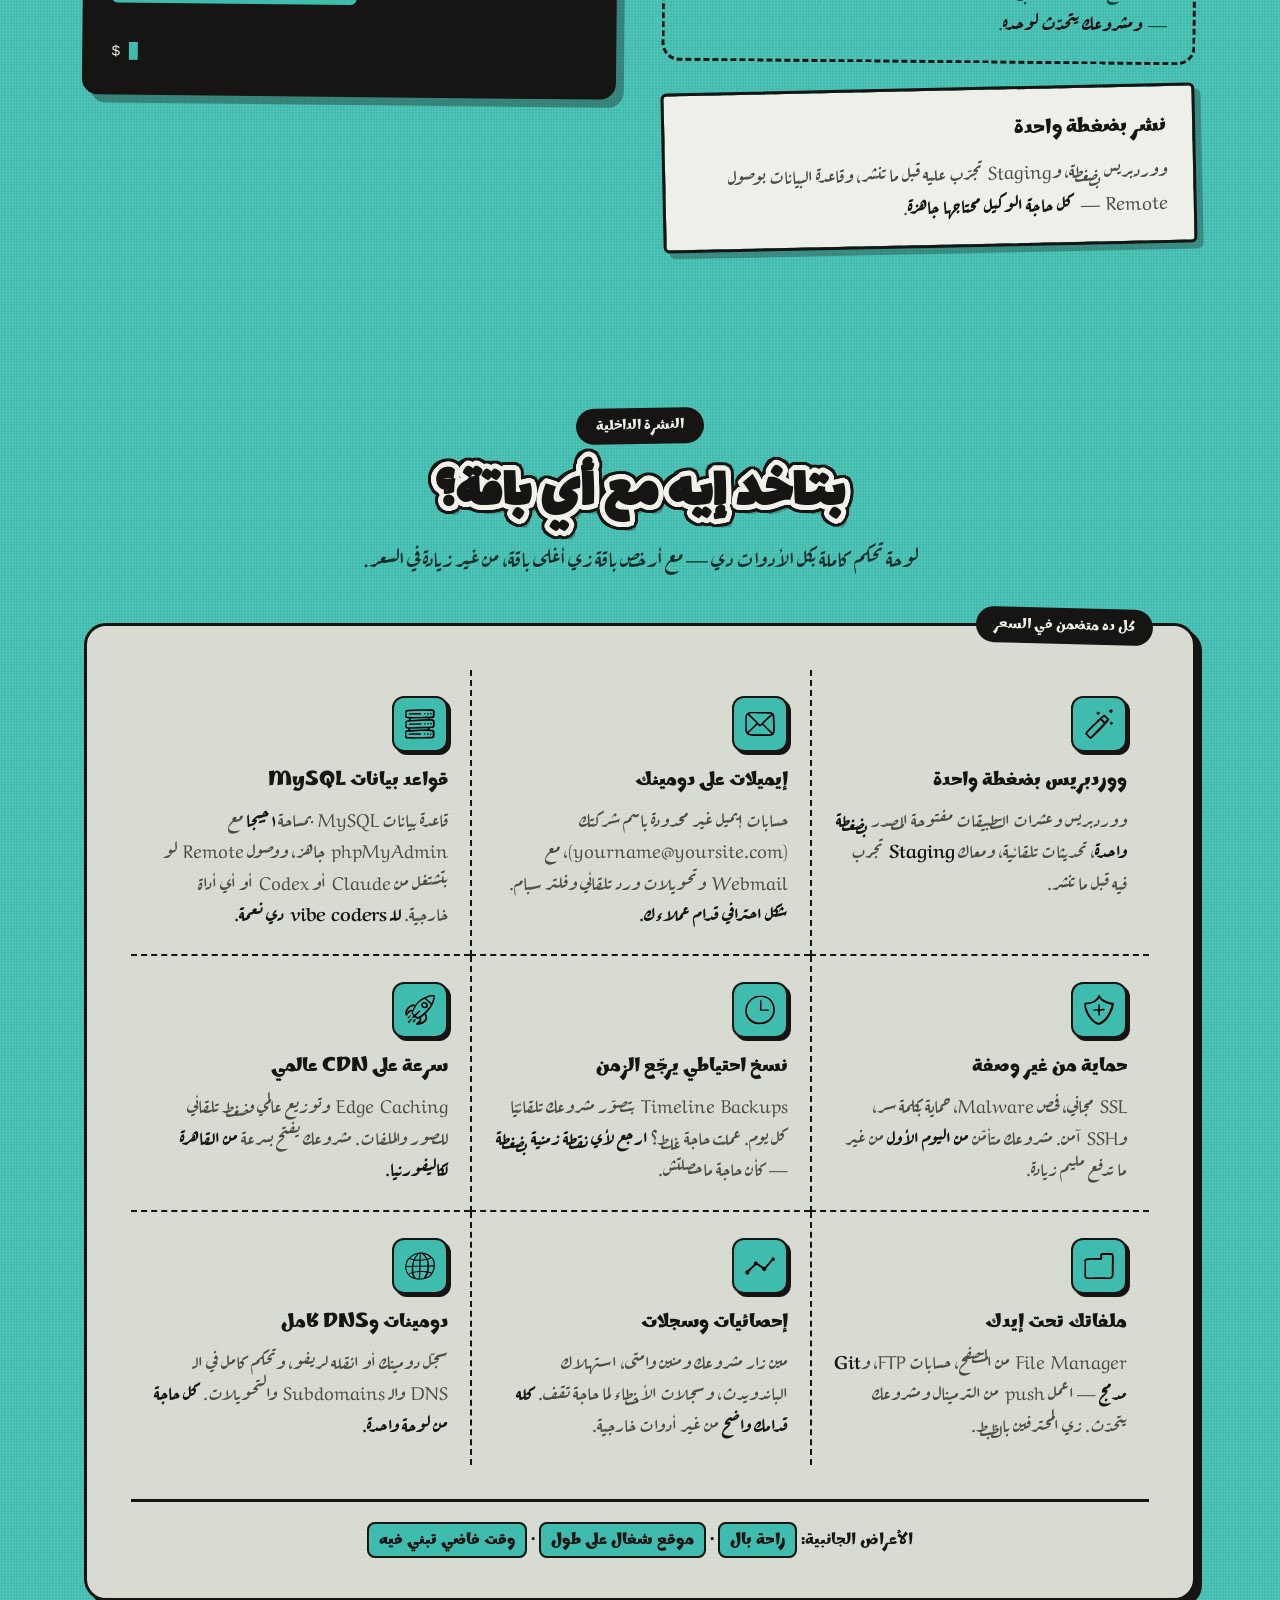
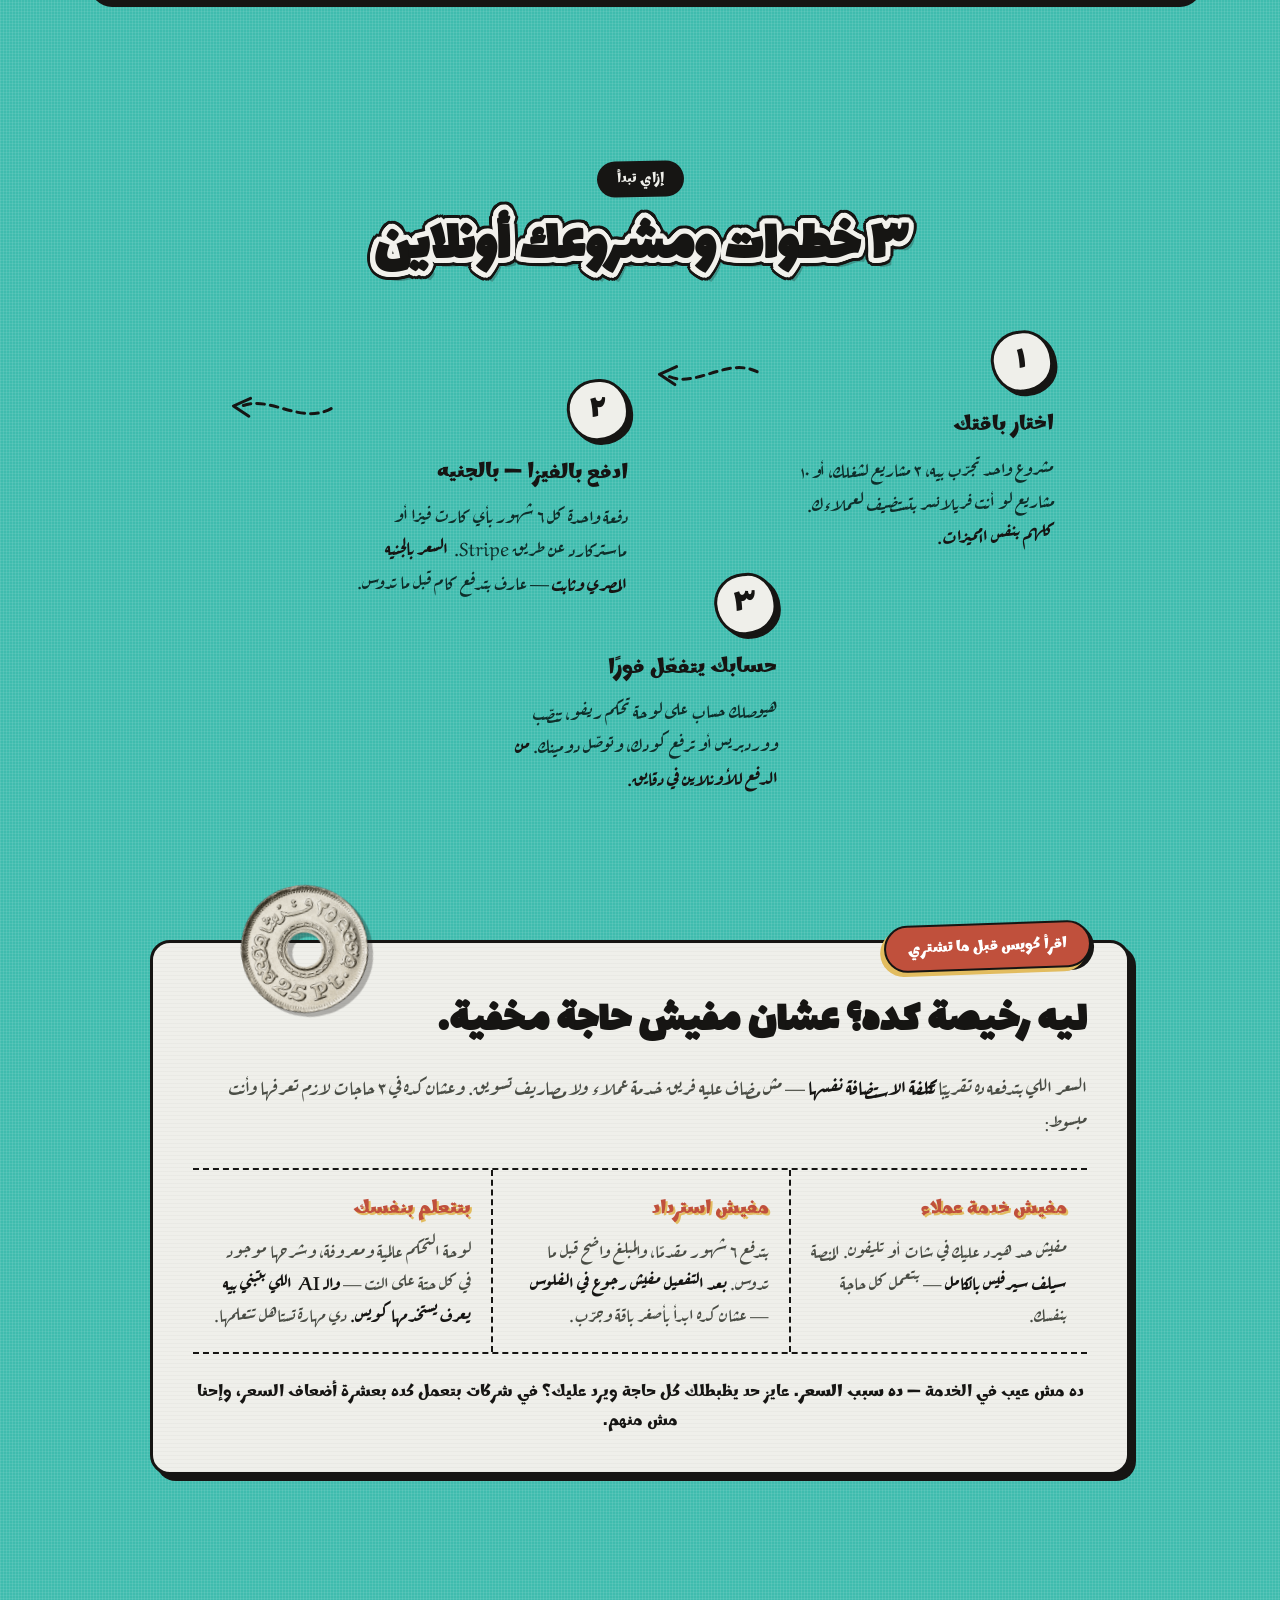
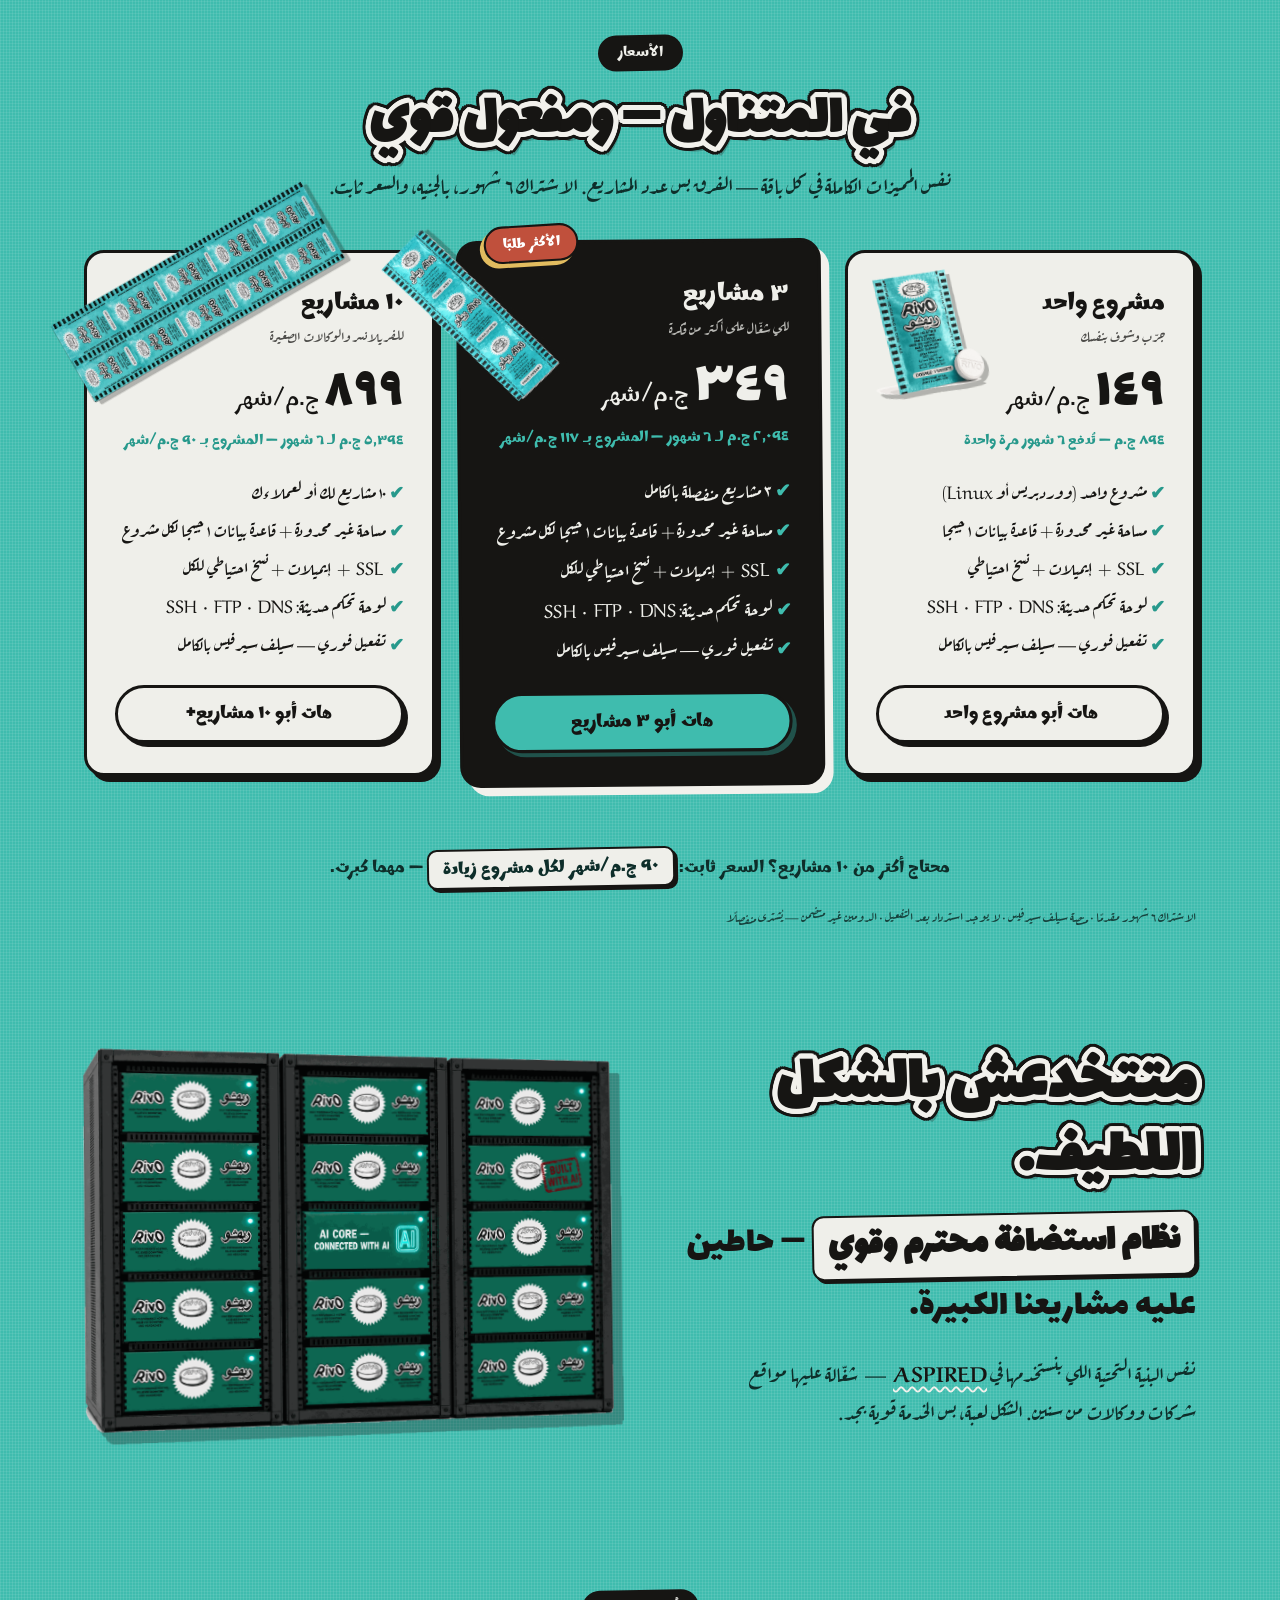
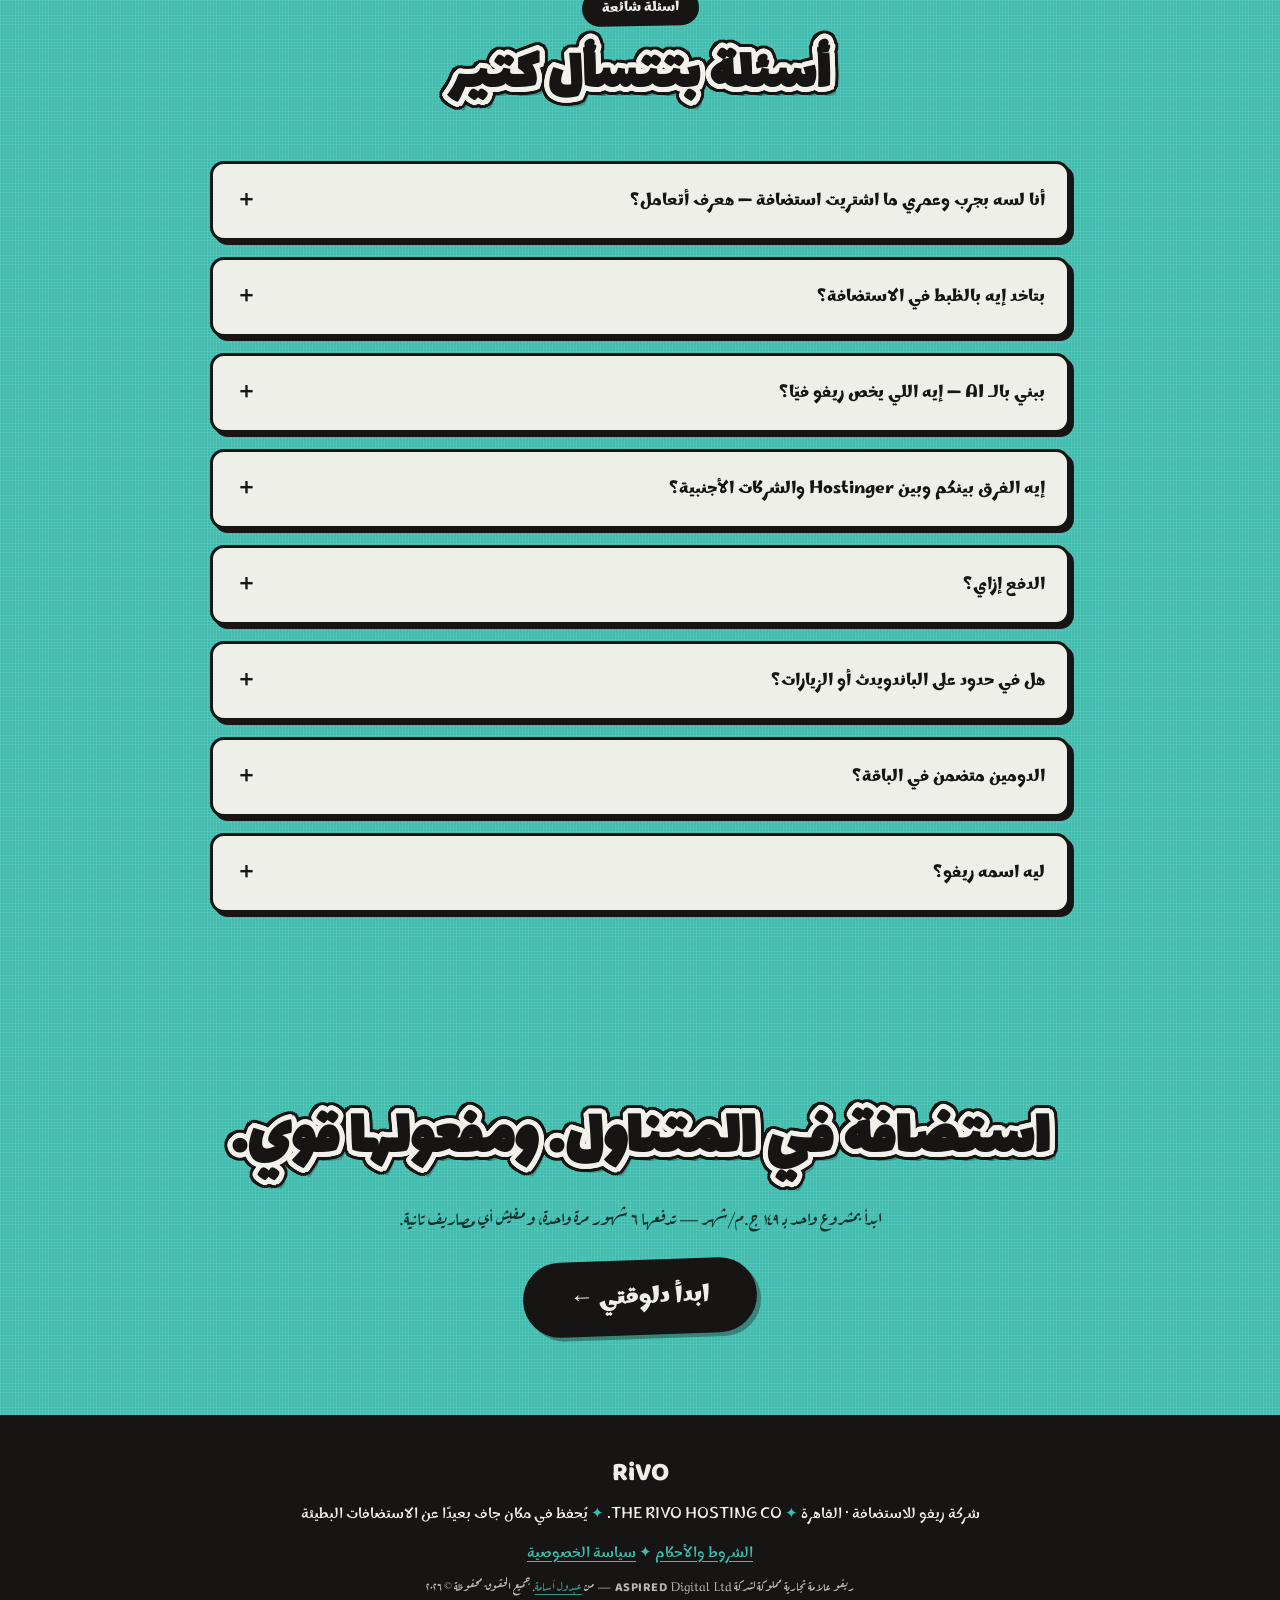
==== commit 02edf05d: "spec clarity: unlimited Linux hosting, 1GB DB, one-click installs, SSH/FTP/DNS across page Co-Author" ====
--- a/index.html
+++ b/index.html
@@ -1079,10 +1079,10 @@
     <div class="rx">
       <h3>في كل باقة — مهما كانت صغيرة</h3>
       <ul>
-        <li>مساحة NVMe SSD سريعة</li>
-        <li>شهادة SSL مجانية</li>
-        <li>نسخ احتياطي يومي تلقائي</li>
-        <li>إيميلات على دومينك</li>
+        <li>استضافة Linux مشتركة — مساحة غير محدودة</li>
+        <li>قاعدة بيانات MySQL بمساحة ١ جيجا</li>
+        <li>SSH وFTP وإدارة DNS كاملة</li>
+        <li>SSL مجاني + إيميلات + نسخ احتياطي يومي</li>
       </ul>
       <div class="dose-note">من مشروع واحد لـ ١٠ مشاريع — نفس المميزات</div>
     </div>
@@ -1170,7 +1170,7 @@
       <h3>استضافة ترفع عليها مشروعك</h3>
       <p>
         بنيت مشروع بأي أداة AI؟ عندك ووردبريس؟ لاندينج بيدج لشغلك؟
-        <b>ارفعه وهو شغال في دقايق</b> — على سيرفرات NVMe سريعة، بشهادة SSL،
+        <b>ارفعه وهو شغال في دقايق</b> — استضافة Linux مشتركة <b>بمساحة غير محدودة</b> على سيرفرات NVMe سريعة، بشهادة SSL،
         ونسخ احتياطي يومي بيحصل لوحده. أنت ركّز في مشروعك، وسيبنا نشيل هم السيرفر.
       </p>
     </div>
@@ -1266,7 +1266,7 @@
       <div class="lf">
         <span class="ic"><img src="assets/icons/magic-wand.svg" alt=""></span>
         <h3>ووردبريس بضغطة واحدة</h3>
-        <p>تنصيب ووردبريس في ثواني، تحديثات تلقائية، إدارة الإضافات والثيمات والمستخدمين من مكان واحد — ومعاك <b>Staging</b> تجرب فيه قبل ما تنشر.</p>
+        <p>ووردبريس وعشرات التطبيقات مفتوحة المصدر <b>بضغطة واحدة</b>، تحديثات تلقائية، ومعاك <b>Staging</b> تجرب فيه قبل ما تنشر.</p>
       </div>
       <div class="lf">
         <span class="ic"><img src="assets/icons/mail.svg" alt=""></span>
@@ -1276,7 +1276,7 @@
       <div class="lf">
         <span class="ic"><img src="assets/icons/server.svg" alt=""></span>
         <h3>قواعد بيانات MySQL</h3>
-        <p>قواعد بيانات MySQL مع phpMyAdmin جاهز، ووصول Remote لو بتشتغل من Claude أو Codex أو أي أداة خارجية. <b>للـ vibe coders دي نعمة.</b></p>
+        <p>قاعدة بيانات MySQL بمساحة <b>١ جيجا</b> مع phpMyAdmin جاهز، ووصول Remote لو بتشتغل من Claude أو Codex أو أي أداة خارجية. <b>للـ vibe coders دي نعمة.</b></p>
       </div>
       <div class="lf">
         <span class="ic"><img src="assets/icons/shield.svg" alt=""></span>
@@ -1393,8 +1393,9 @@
       <div class="per">٨٩٤ ج.م — تُدفع ٦ شهور مرة واحدة</div>
       <ul>
         <li>مشروع واحد (ووردبريس أو Linux)</li>
+        <li>مساحة غير محدودة + قاعدة بيانات ١ جيجا</li>
         <li>SSL + إيميلات + نسخ احتياطي</li>
-        <li>لوحة التحكم الكاملة</li>
+        <li>لوحة تحكم حديثة: SSH · FTP · DNS</li>
         <li>تفعيل فوري — سيلف سيرفيس بالكامل</li>
       </ul>
       <a href="#" class="btn btn-teal">هات أبو مشروع واحد</a>
@@ -1409,8 +1410,9 @@
       <div class="per">٢٬٠٩٤ ج.م لـ ٦ شهور — المشروع بـ ١١٧ ج.م/شهر</div>
       <ul>
         <li>٣ مشاريع منفصلة بالكامل</li>
+        <li>مساحة غير محدودة + قاعدة بيانات ١ جيجا لكل مشروع</li>
         <li>SSL + إيميلات + نسخ احتياطي للكل</li>
-        <li>لوحة التحكم الكاملة</li>
+        <li>لوحة تحكم حديثة: SSH · FTP · DNS</li>
         <li>تفعيل فوري — سيلف سيرفيس بالكامل</li>
       </ul>
       <a href="#" class="btn">هات أبو ٣ مشاريع</a>
@@ -1424,8 +1426,9 @@
       <div class="per">٥٬٣٩٤ ج.م لـ ٦ شهور — المشروع بـ ٩٠ ج.م/شهر</div>
       <ul>
         <li>١٠ مشاريع لك أو لعملاءك</li>
+        <li>مساحة غير محدودة + قاعدة بيانات ١ جيجا لكل مشروع</li>
         <li>SSL + إيميلات + نسخ احتياطي للكل</li>
-        <li>لوحة التحكم الكاملة</li>
+        <li>لوحة تحكم حديثة: SSH · FTP · DNS</li>
         <li>تفعيل فوري — سيلف سيرفيس بالكامل</li>
       </ul>
       <a href="#" class="btn btn-teal">هات أبو ١٠ مشاريع+</a>
@@ -1460,6 +1463,10 @@
     <details>
       <summary>أنا لسه بجرب وعمري ما اشتريت استضافة — هعرف أتعامل؟</summary>
       <div class="a">أيوه. ريفو <b>سيلف سيرفيس بالكامل</b> — لوحة التحكم بسيطة وبالأيقونات، تنصيب ووردبريس بضغطة واحدة، وكل حاجة بتعملها بنفسك من غير ما تستنى حد. ولو وقفت، اسأل الـ AI اللي بتبني بيه — هو عارف اللوحة دي كويس.</div>
+    </details>
+    <details>
+      <summary>بتاخد إيه بالظبط في الاستضافة؟</summary>
+      <div class="a">استضافة <b>Linux مشتركة بمساحة غير محدودة</b> (سياسة استخدام عادل)، وقاعدة بيانات MySQL بمساحة <b>١ جيجا</b> لكل مشروع بوصول كامل، وتنصيب <b>بضغطة واحدة</b> لووردبريس وعشرات التطبيقات مفتوحة المصدر، وSSH وFTP وإيميلات على دومينك وإدارة DNS كاملة — كله من لوحة تحكم حديثة واحدة.</div>
     </details>
     <details>
       <summary>ببني بالـ AI — إيه اللي يخص ريفو فيّا؟</summary>
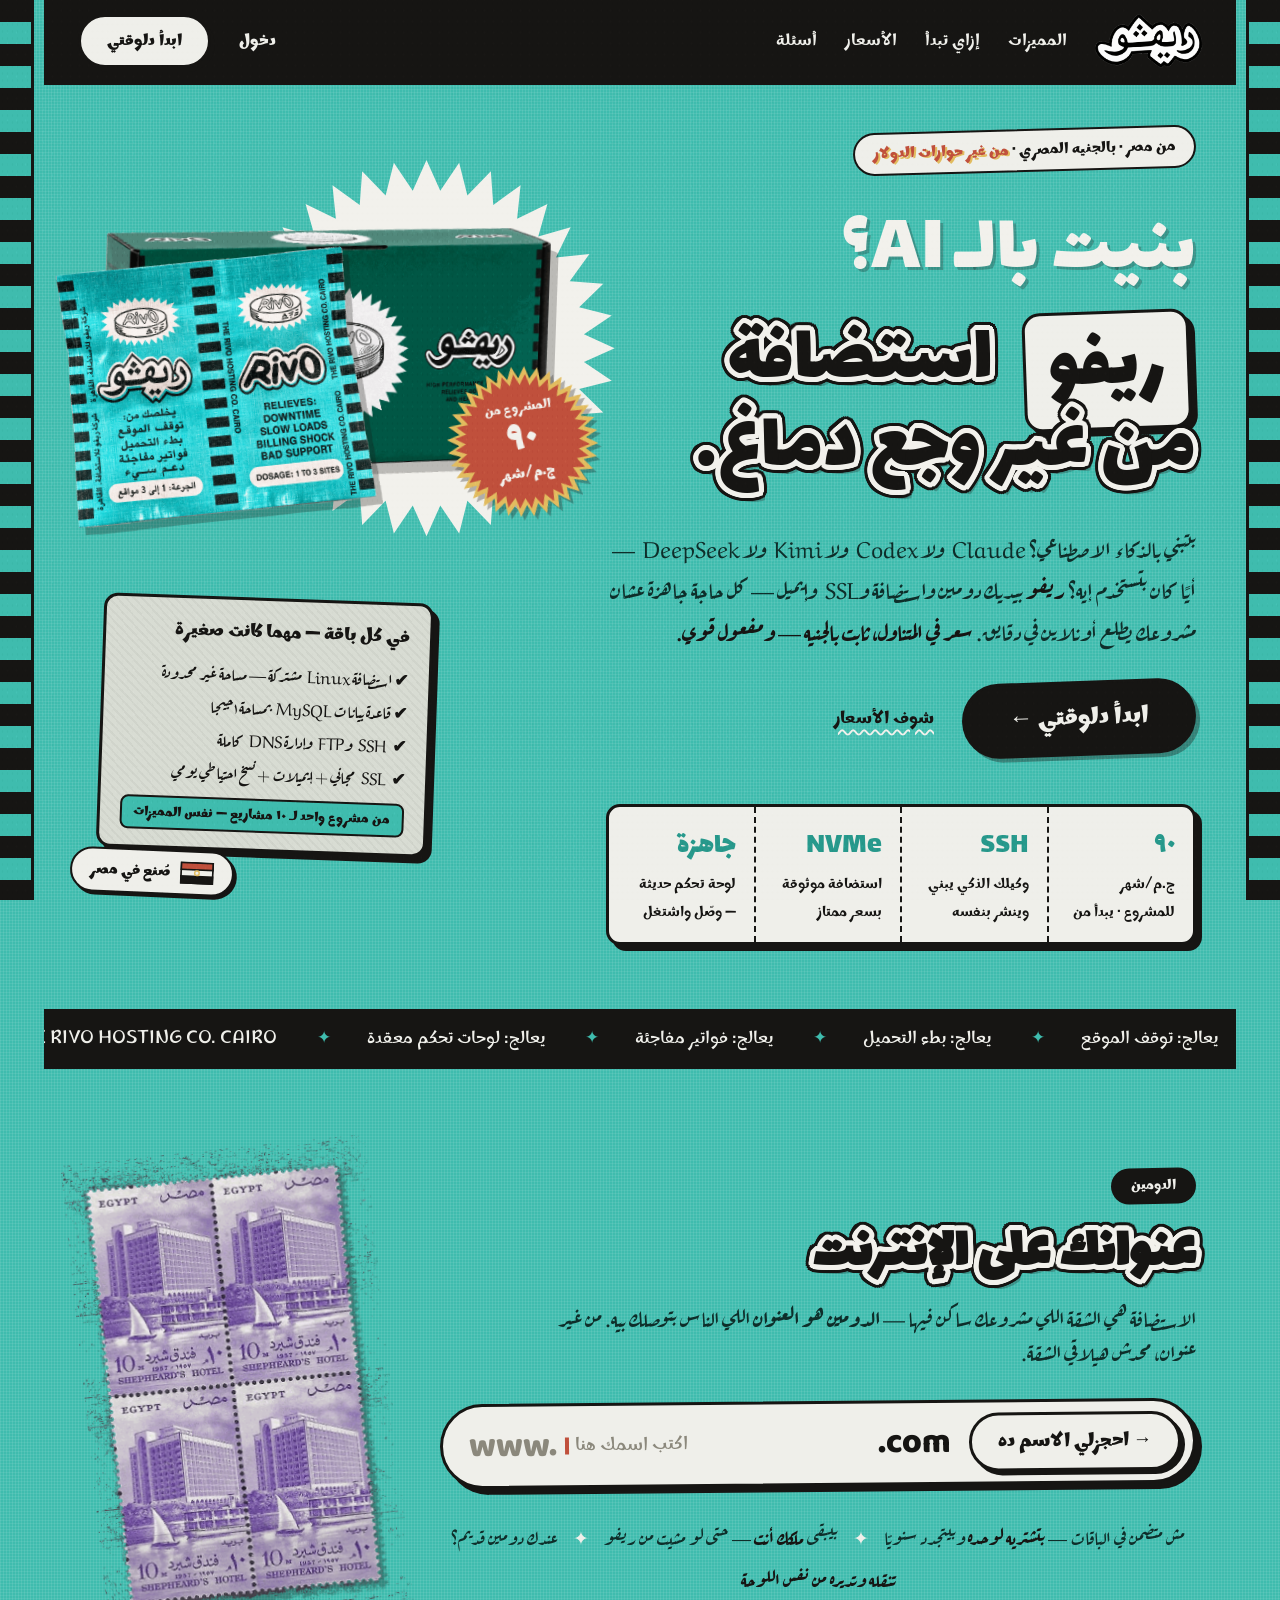
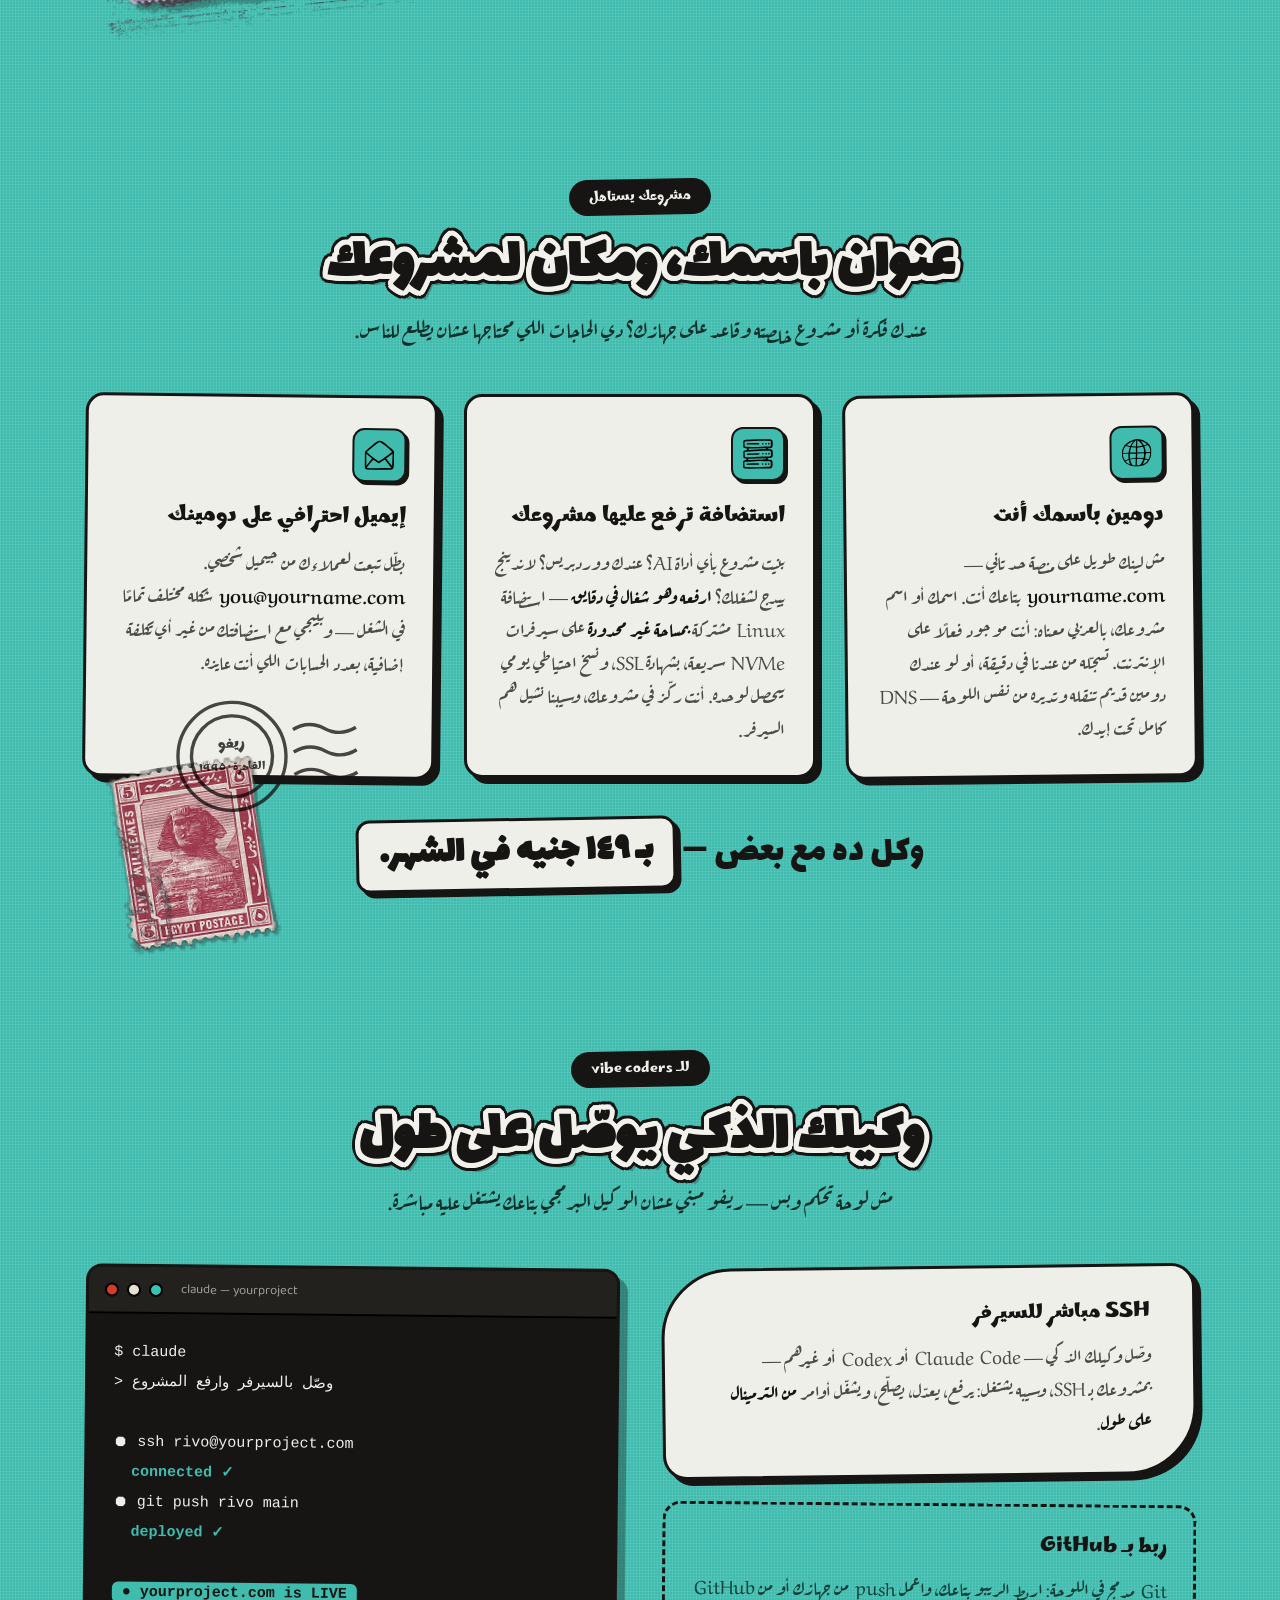
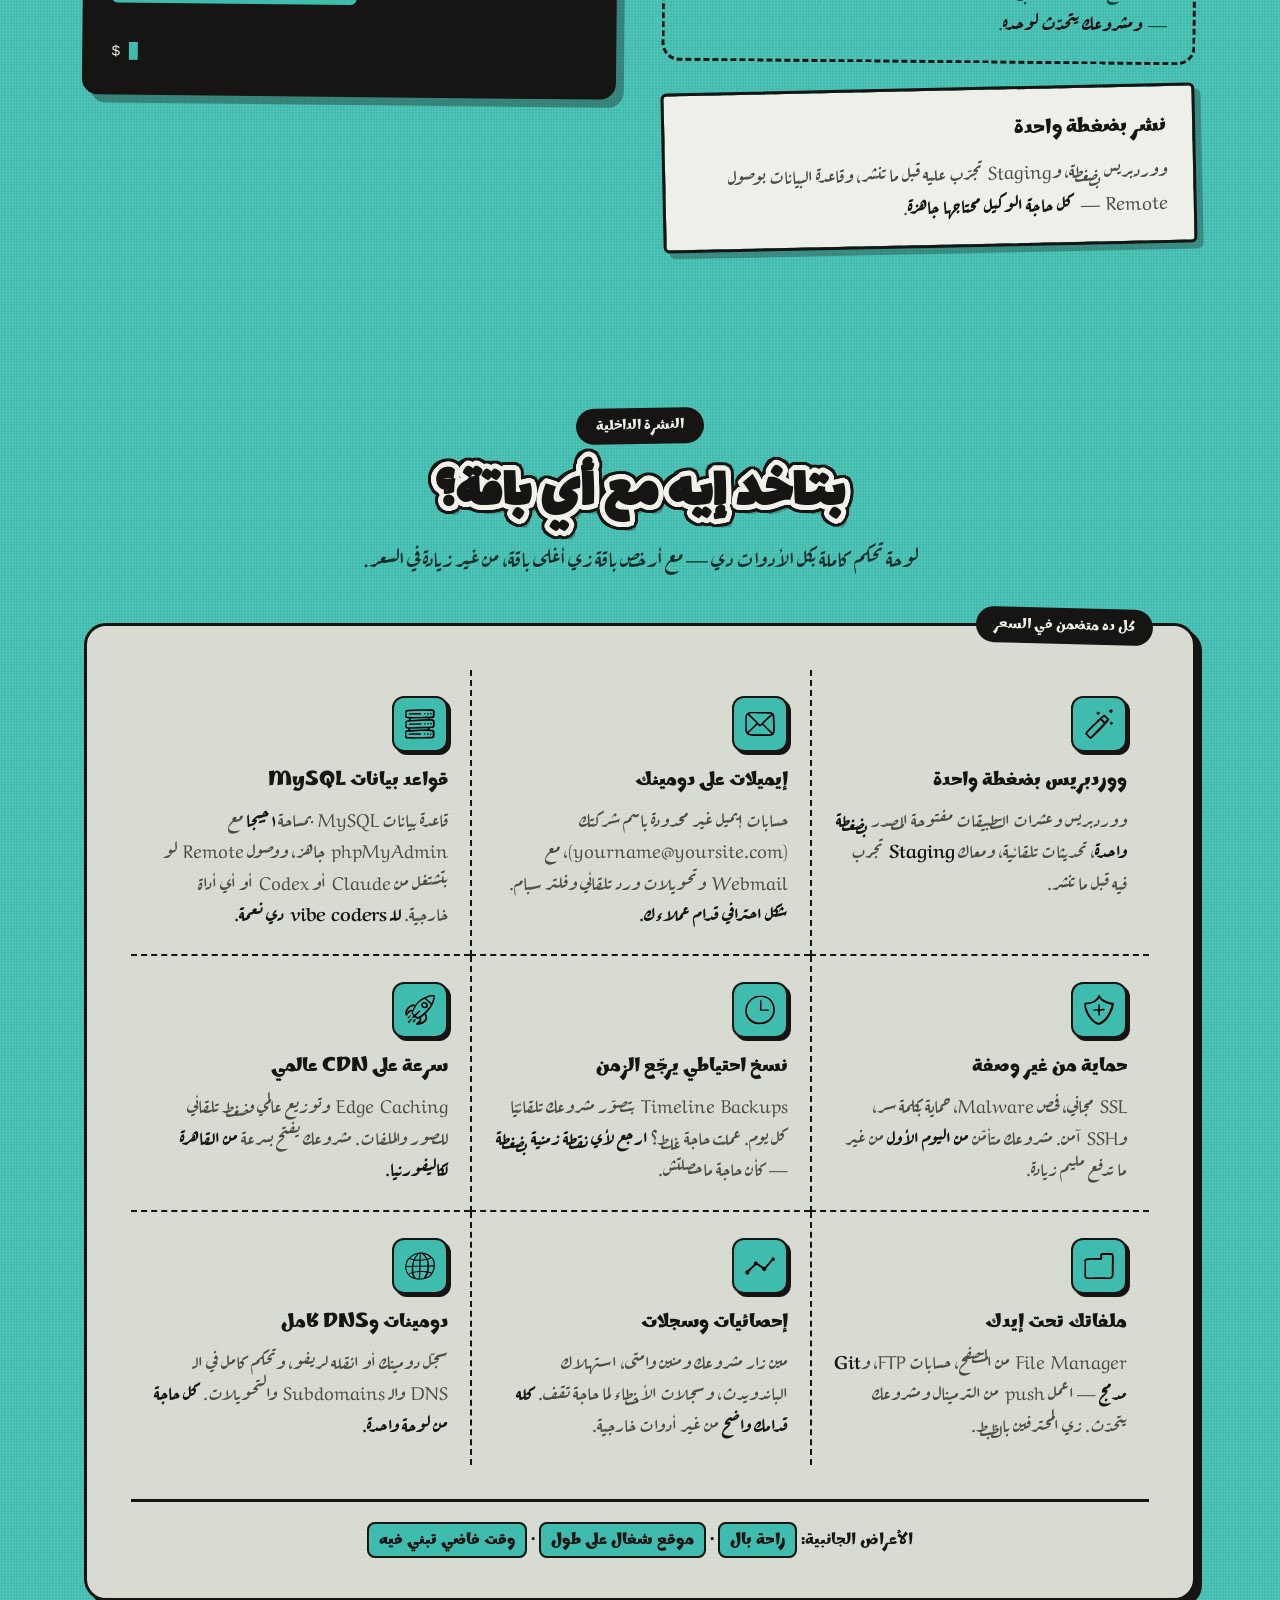
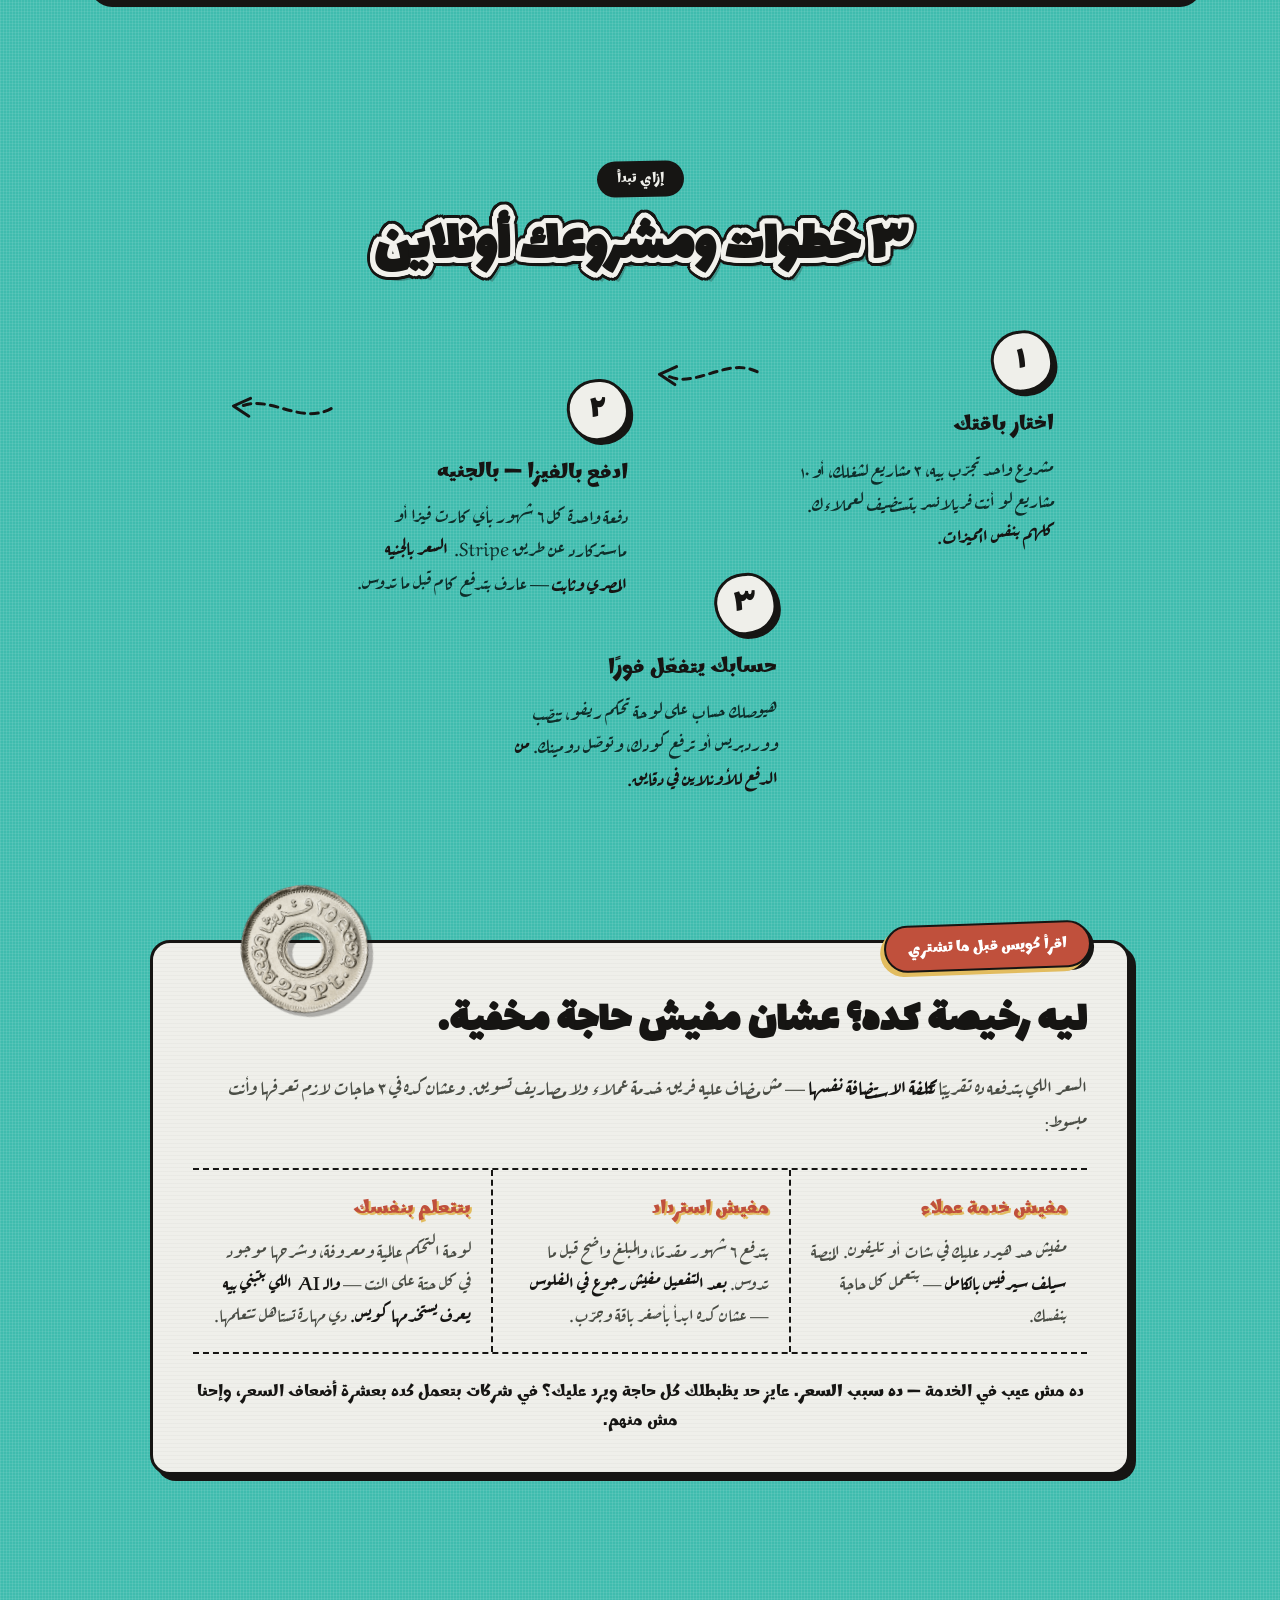
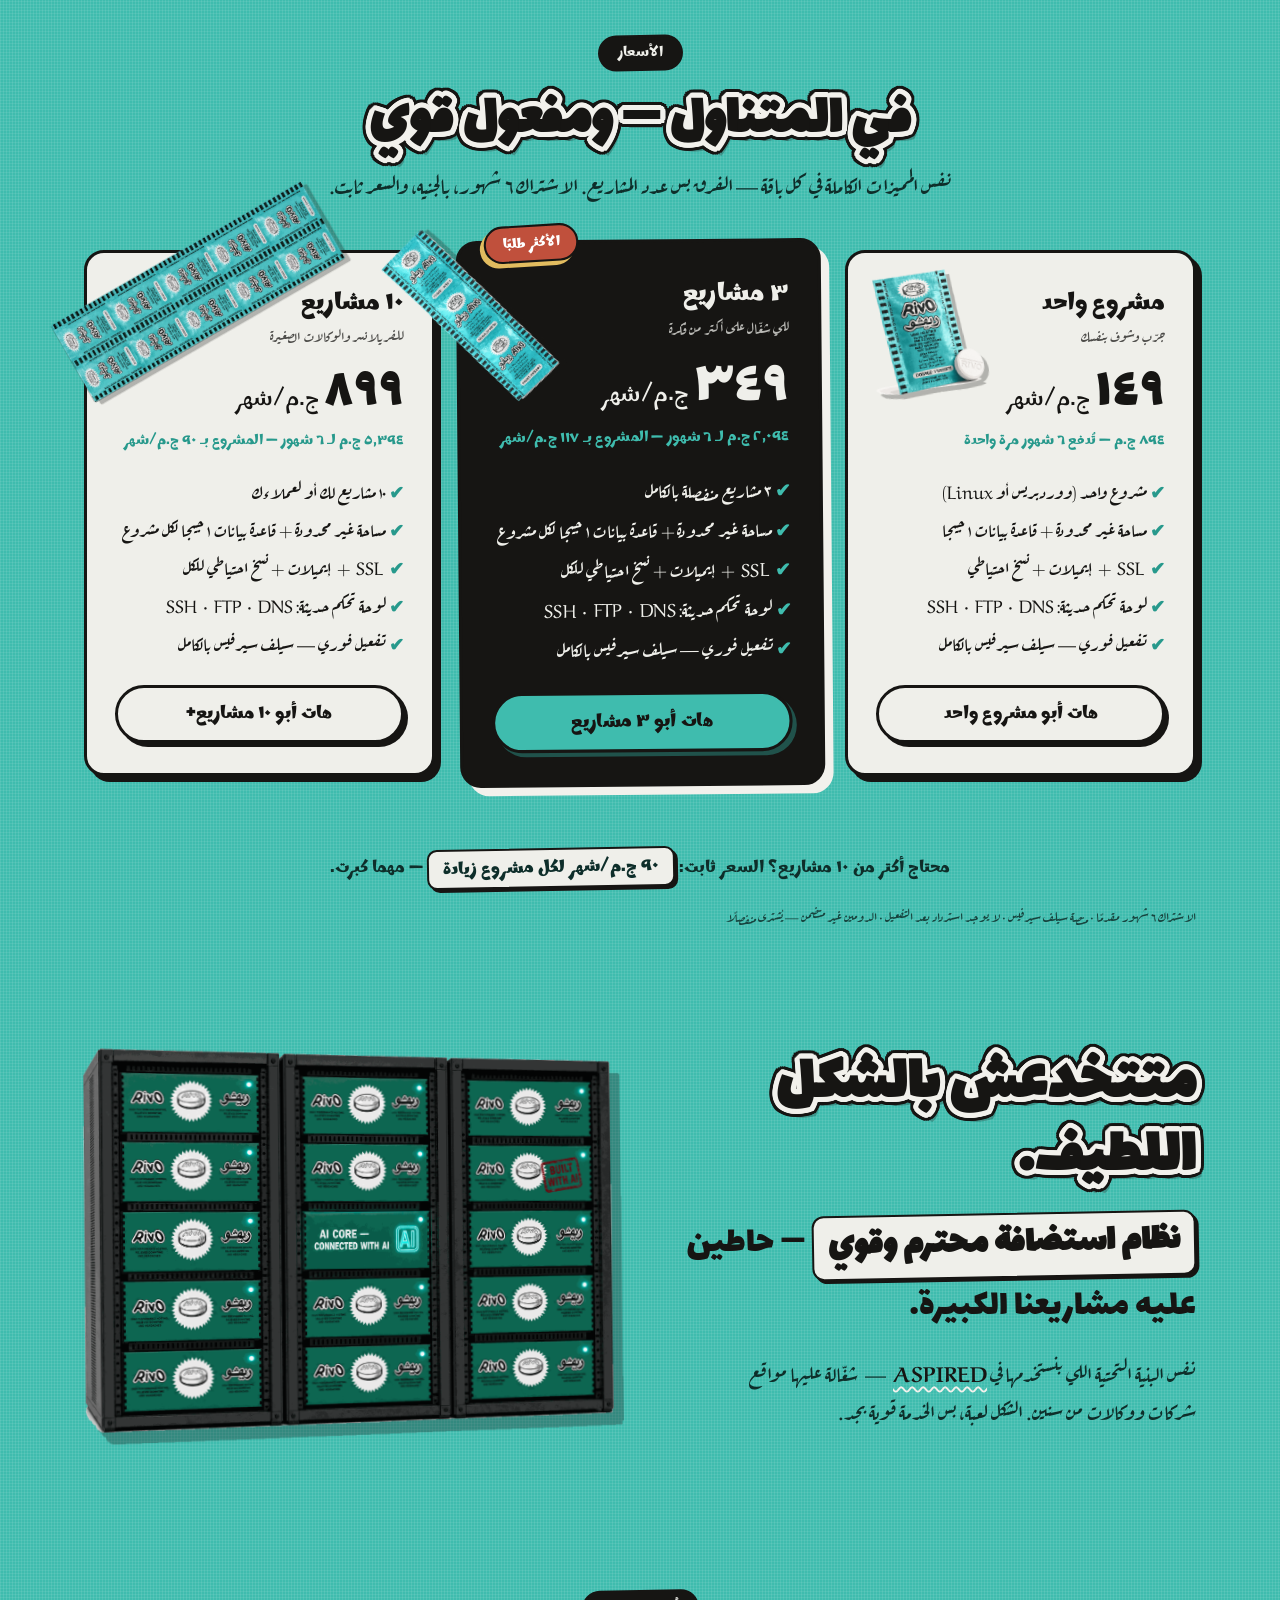
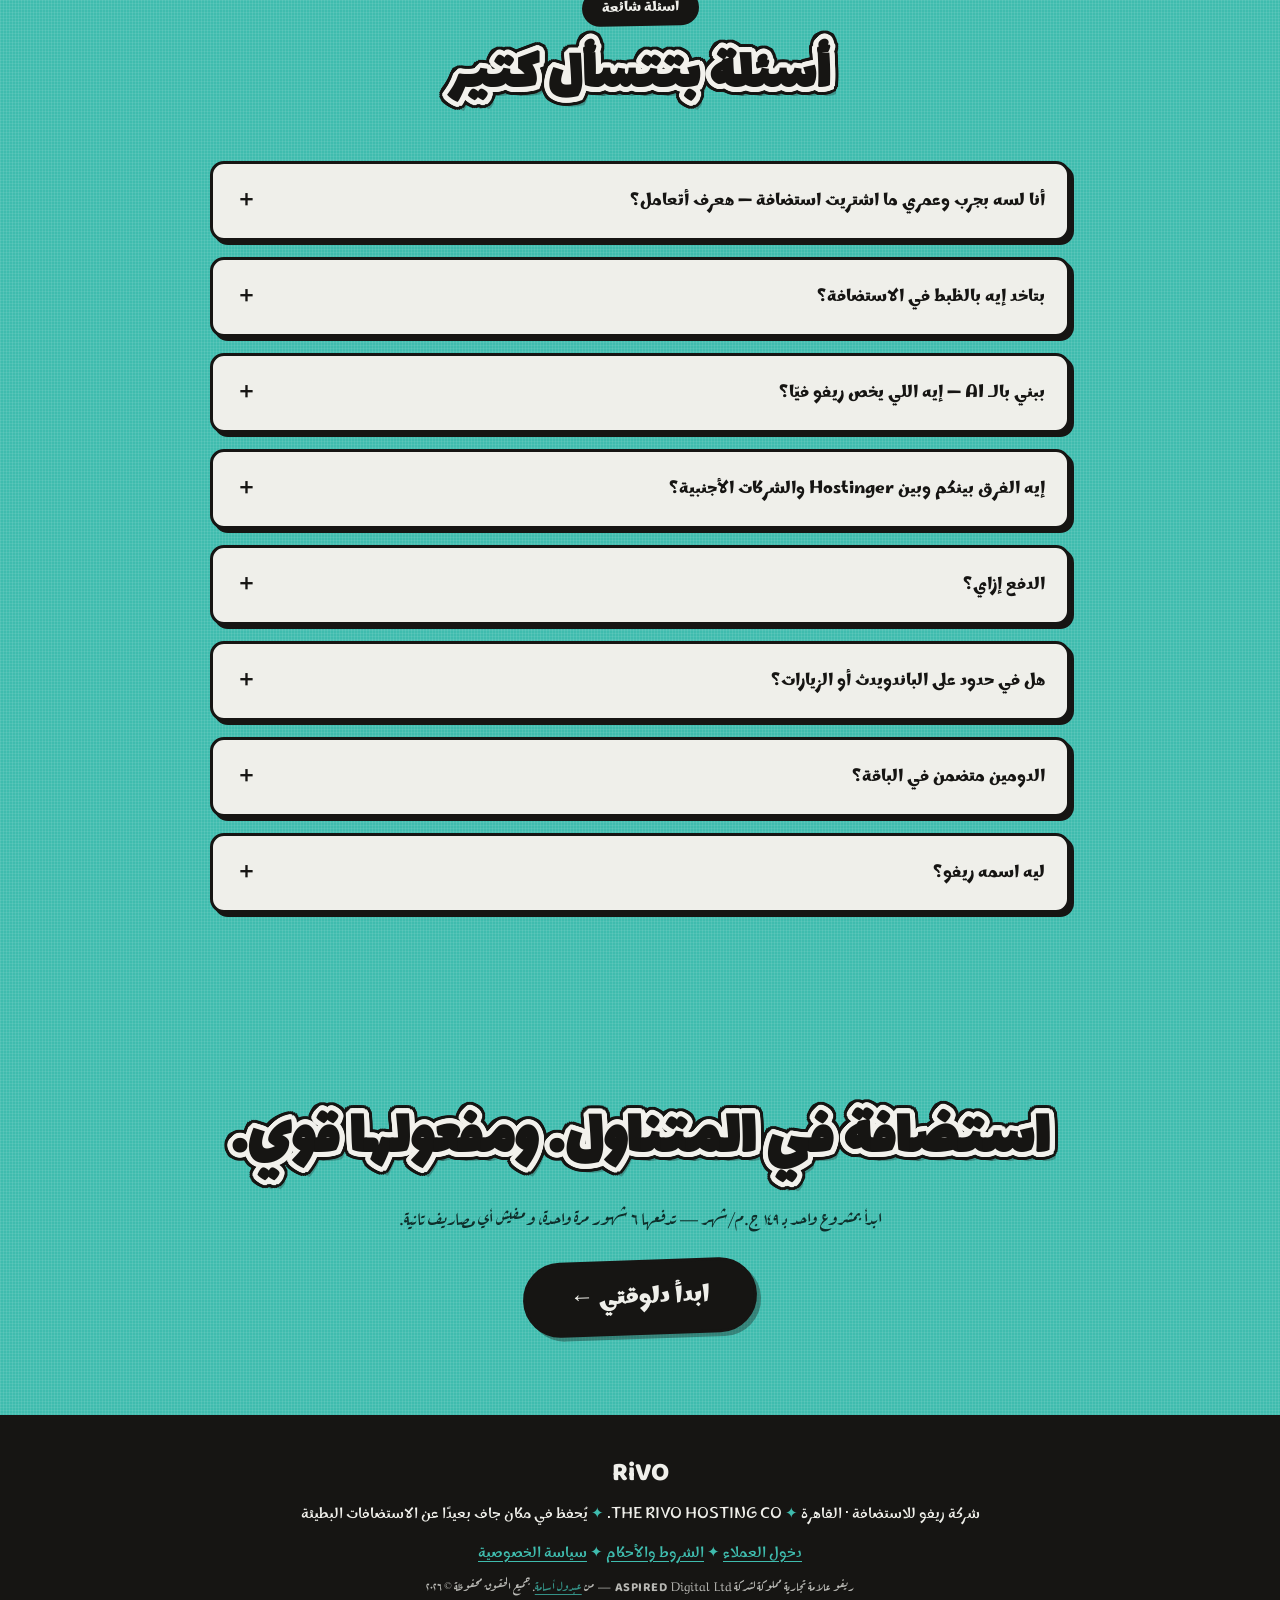
==== commit 5b424523: "branded Arabic customer login -> SSO into app.rivo.host Co-Authored-By: Claude Fable 5 <noreply@anth" ====
--- a/index.html
+++ b/index.html
@@ -85,6 +85,7 @@
   nav a { color: var(--pill); text-decoration:none; font-family: var(--f-loud); font-weight:500; font-size:16px; }
   nav a:hover { color: var(--teal); text-decoration: underline wavy 2px; text-underline-offset: 5px; }
   .nav-spacer { flex:1; }
+  .nav-login { font-family: var(--f-loud); font-weight:700; }
 
   .btn {
     display:inline-block;
@@ -888,7 +889,8 @@
 
     nav { gap: 10px; padding: 10px 14px; justify-content: space-between; }
     .logo-img { height: 36px; }
-    nav a:not(.btn) { display: none; }
+    nav a:not(.btn):not(.nav-login) { display: none; }
+    .nav-login { font-size: 14px; }
     .nav-spacer { display: none; }
     nav .btn { font-size: 14px; padding: 8px 18px; box-shadow: 3px 3px 0 var(--ink); }
 
@@ -1023,6 +1025,7 @@
   <a href="#pricing">الأسعار</a>
   <a href="#faq">أسئلة</a>
   <span class="nav-spacer"></span>
+  <a href="/login.php" class="nav-login">دخول</a>
   <a href="#pricing" class="btn btn-teal">ابدأ دلوقتي</a>
 </nav>
 
@@ -1508,6 +1511,8 @@
   <span class="flogo">RiVO</span>
   شركة ريفو للاستضافة · القاهرة <span class="t">✦</span> THE RIVO HOSTING CO. <span class="t">✦</span> يُحفظ في مكان جاف بعيدًا عن الاستضافات البطيئة
   <div class="legal-links">
+    <a href="/login.php">دخول العملاء</a>
+    <span class="t">✦</span>
     <a href="#" onclick="document.getElementById('terms-modal').showModal(); return false;">الشروط والأحكام</a>
     <span class="t">✦</span>
     <a href="#" onclick="document.getElementById('privacy-modal').showModal(); return false;">سياسة الخصوصية</a>
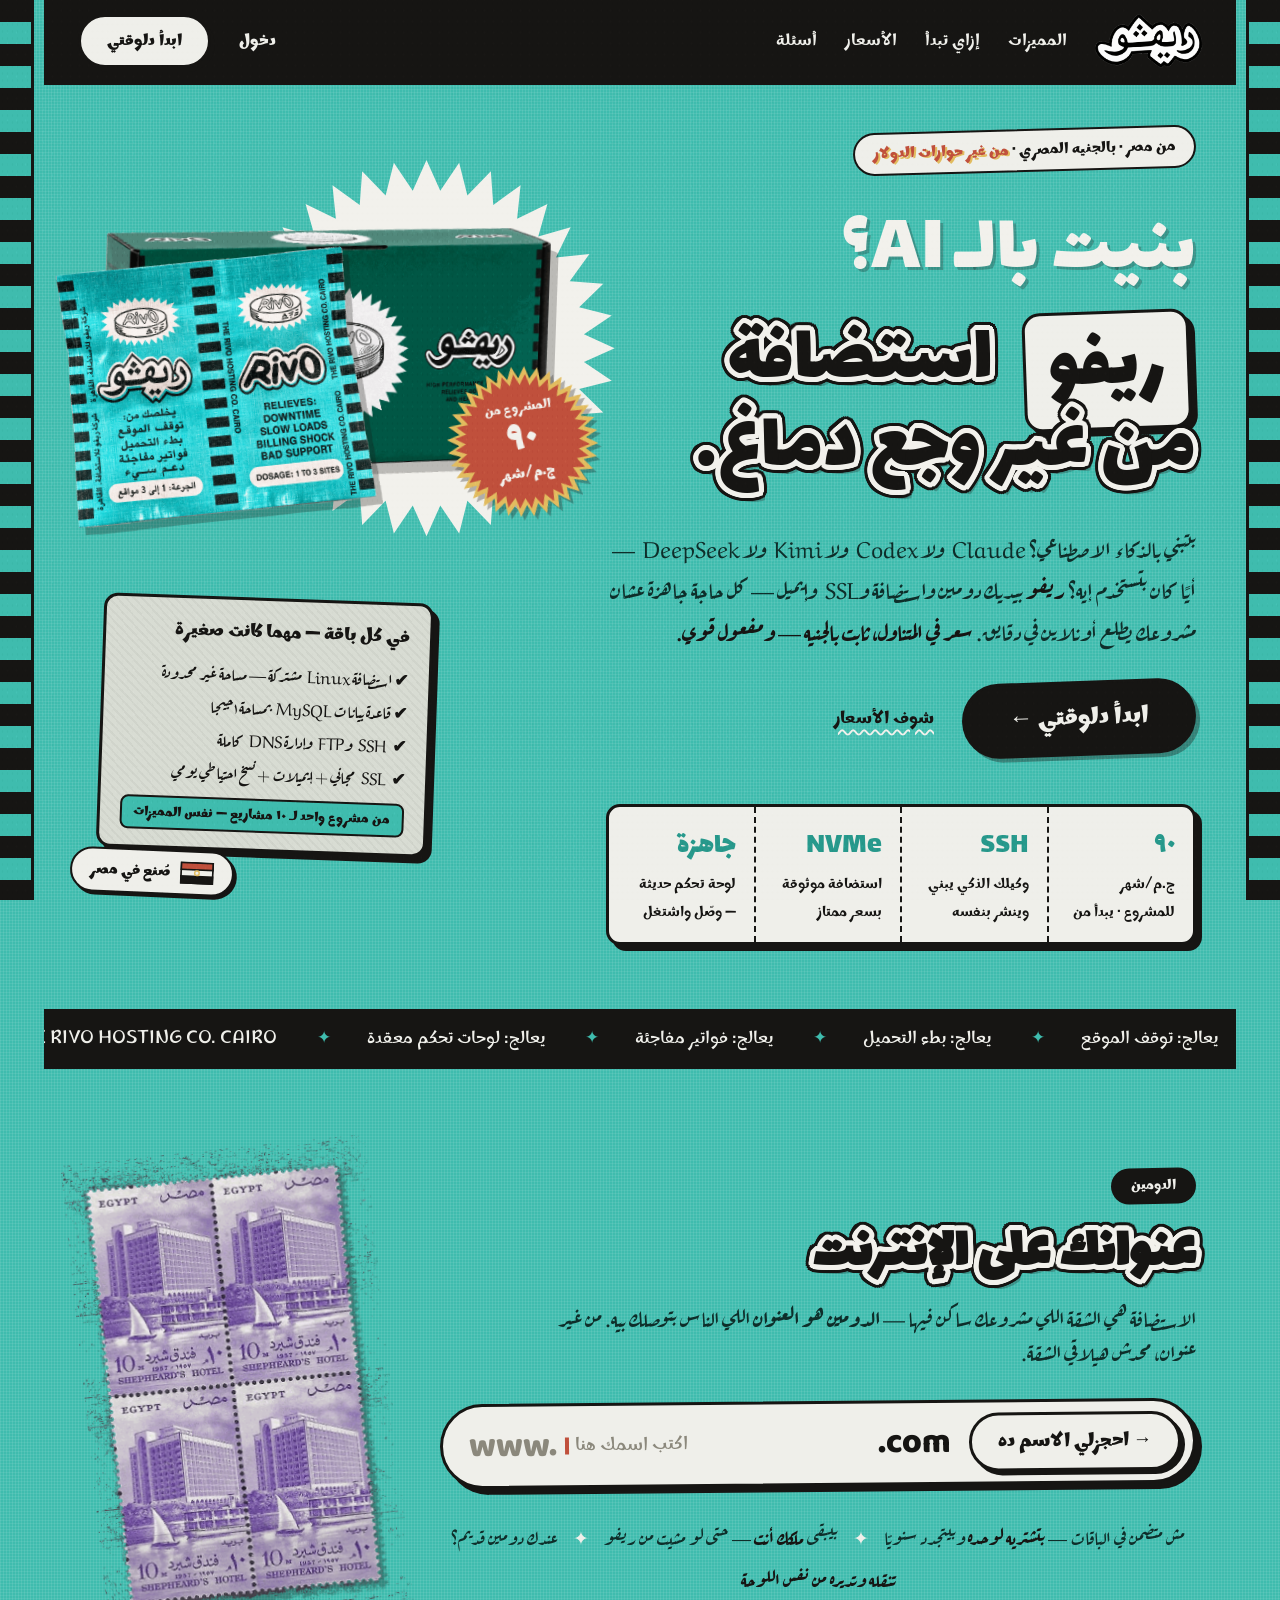
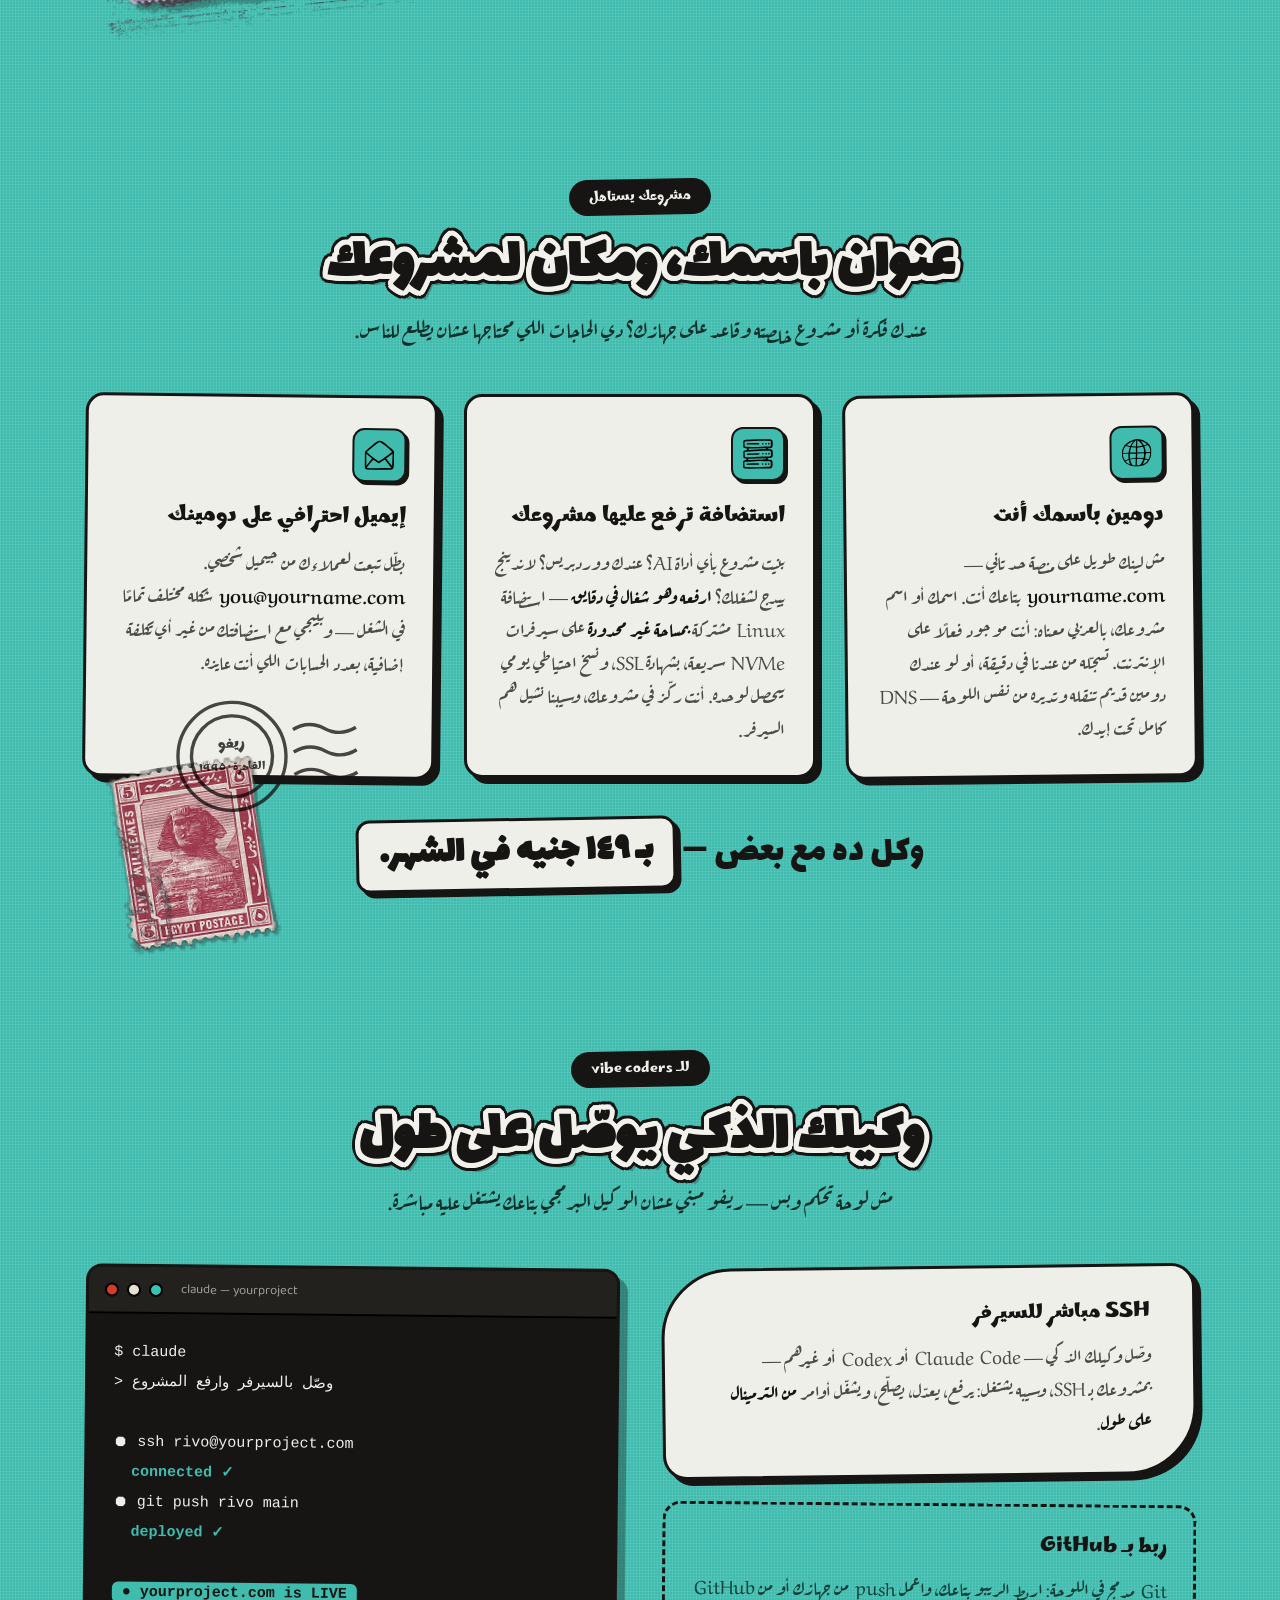
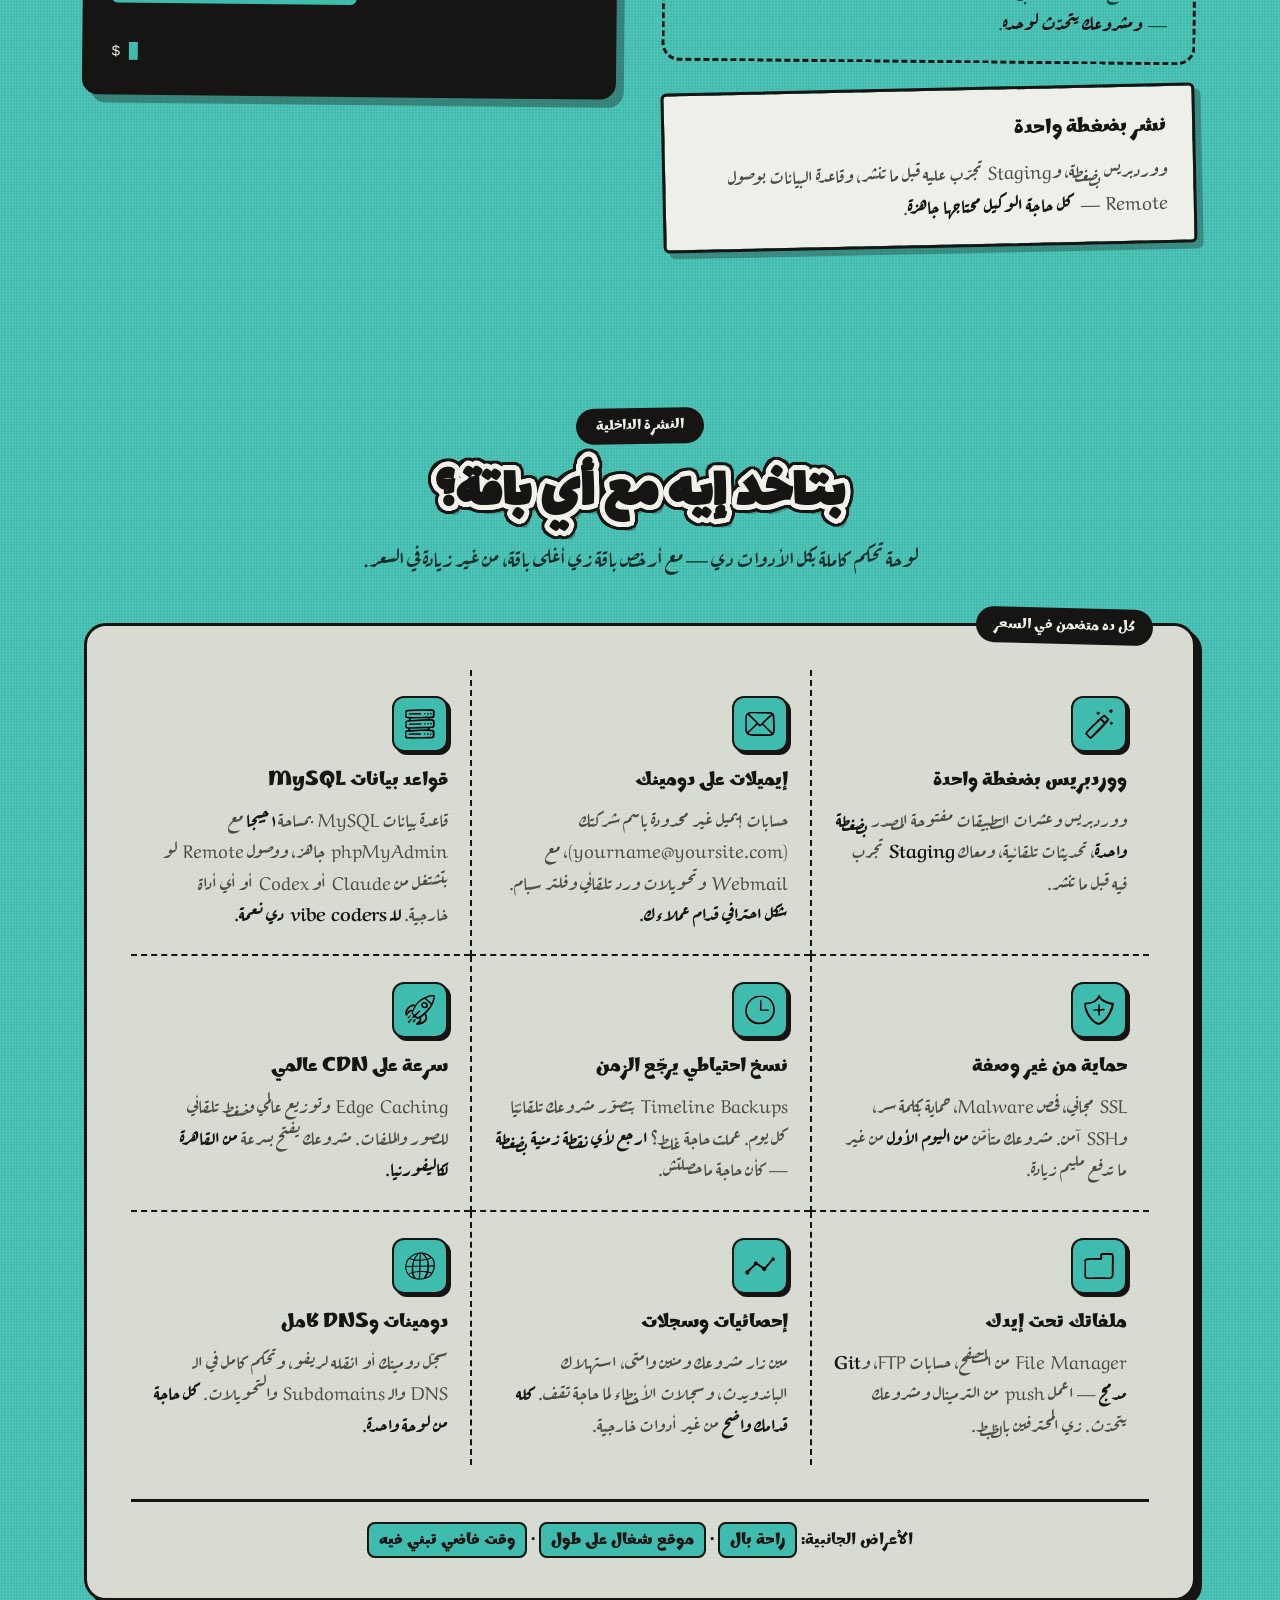
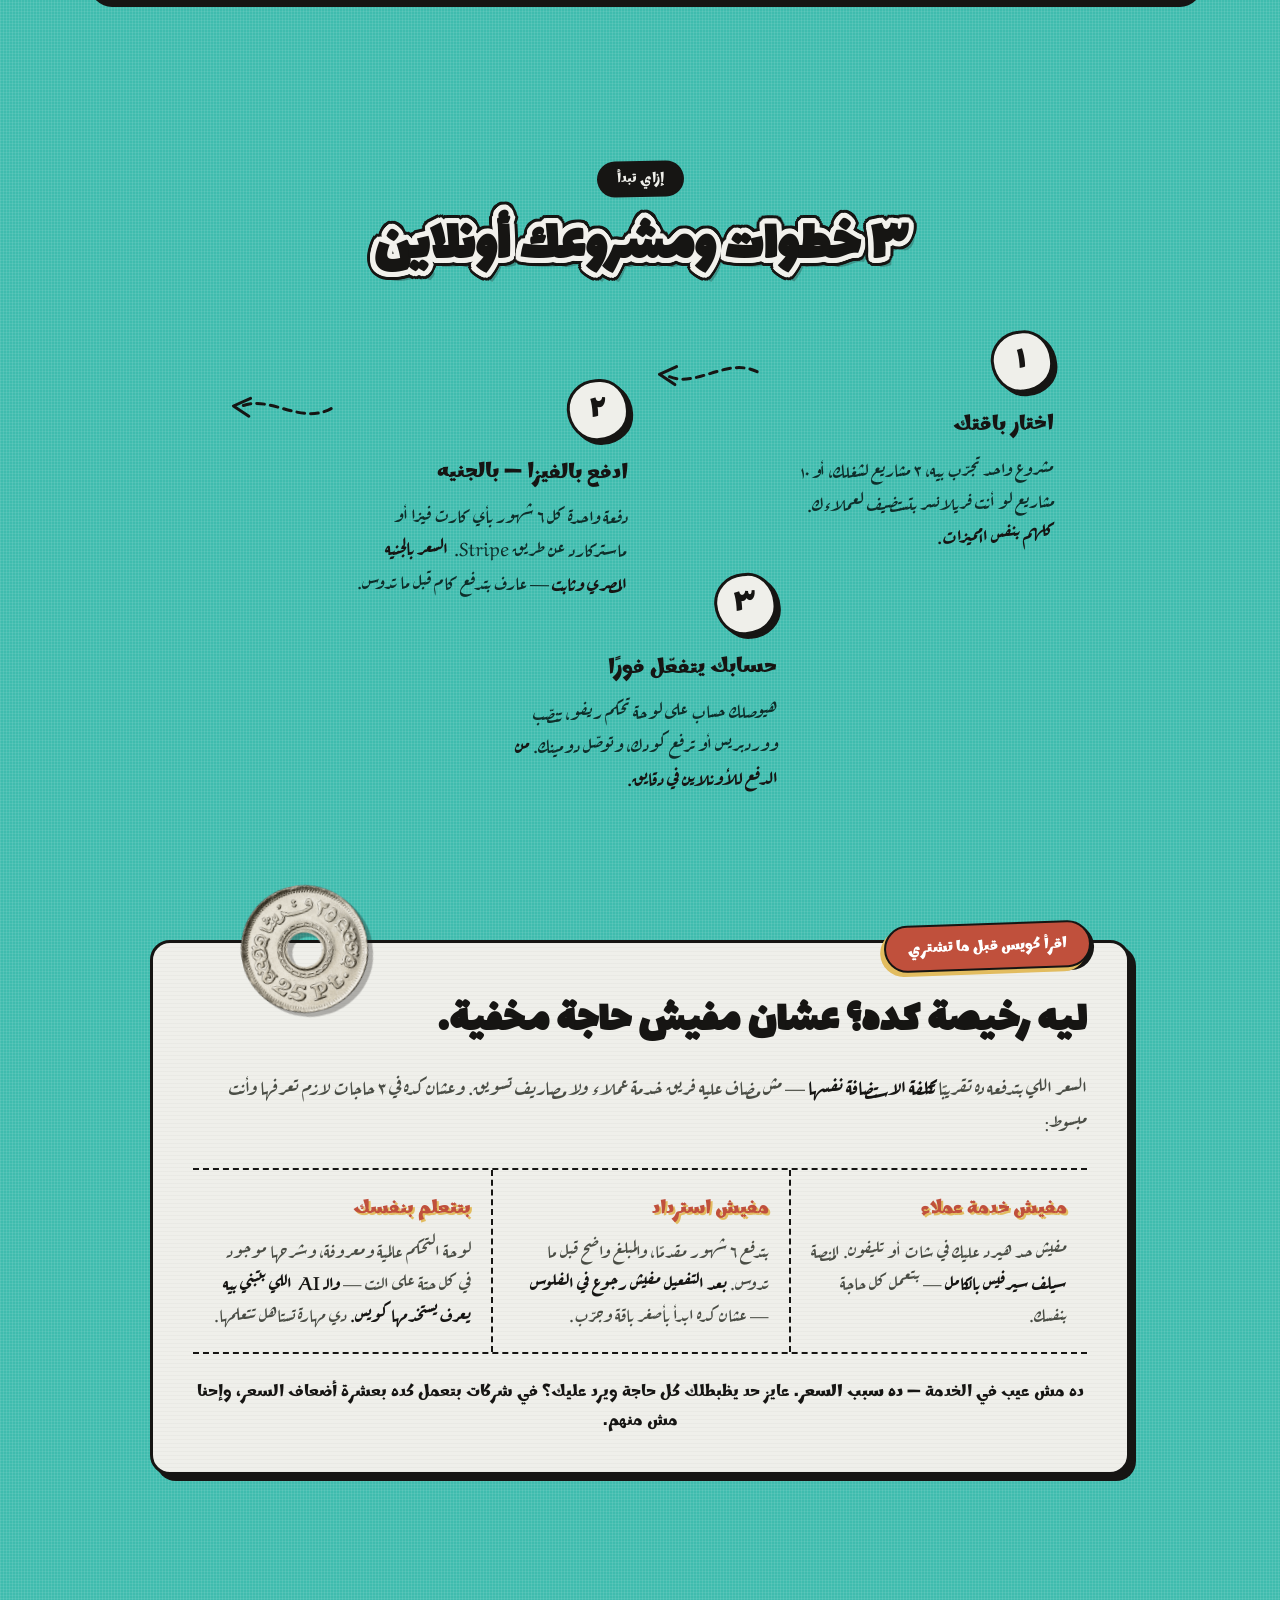
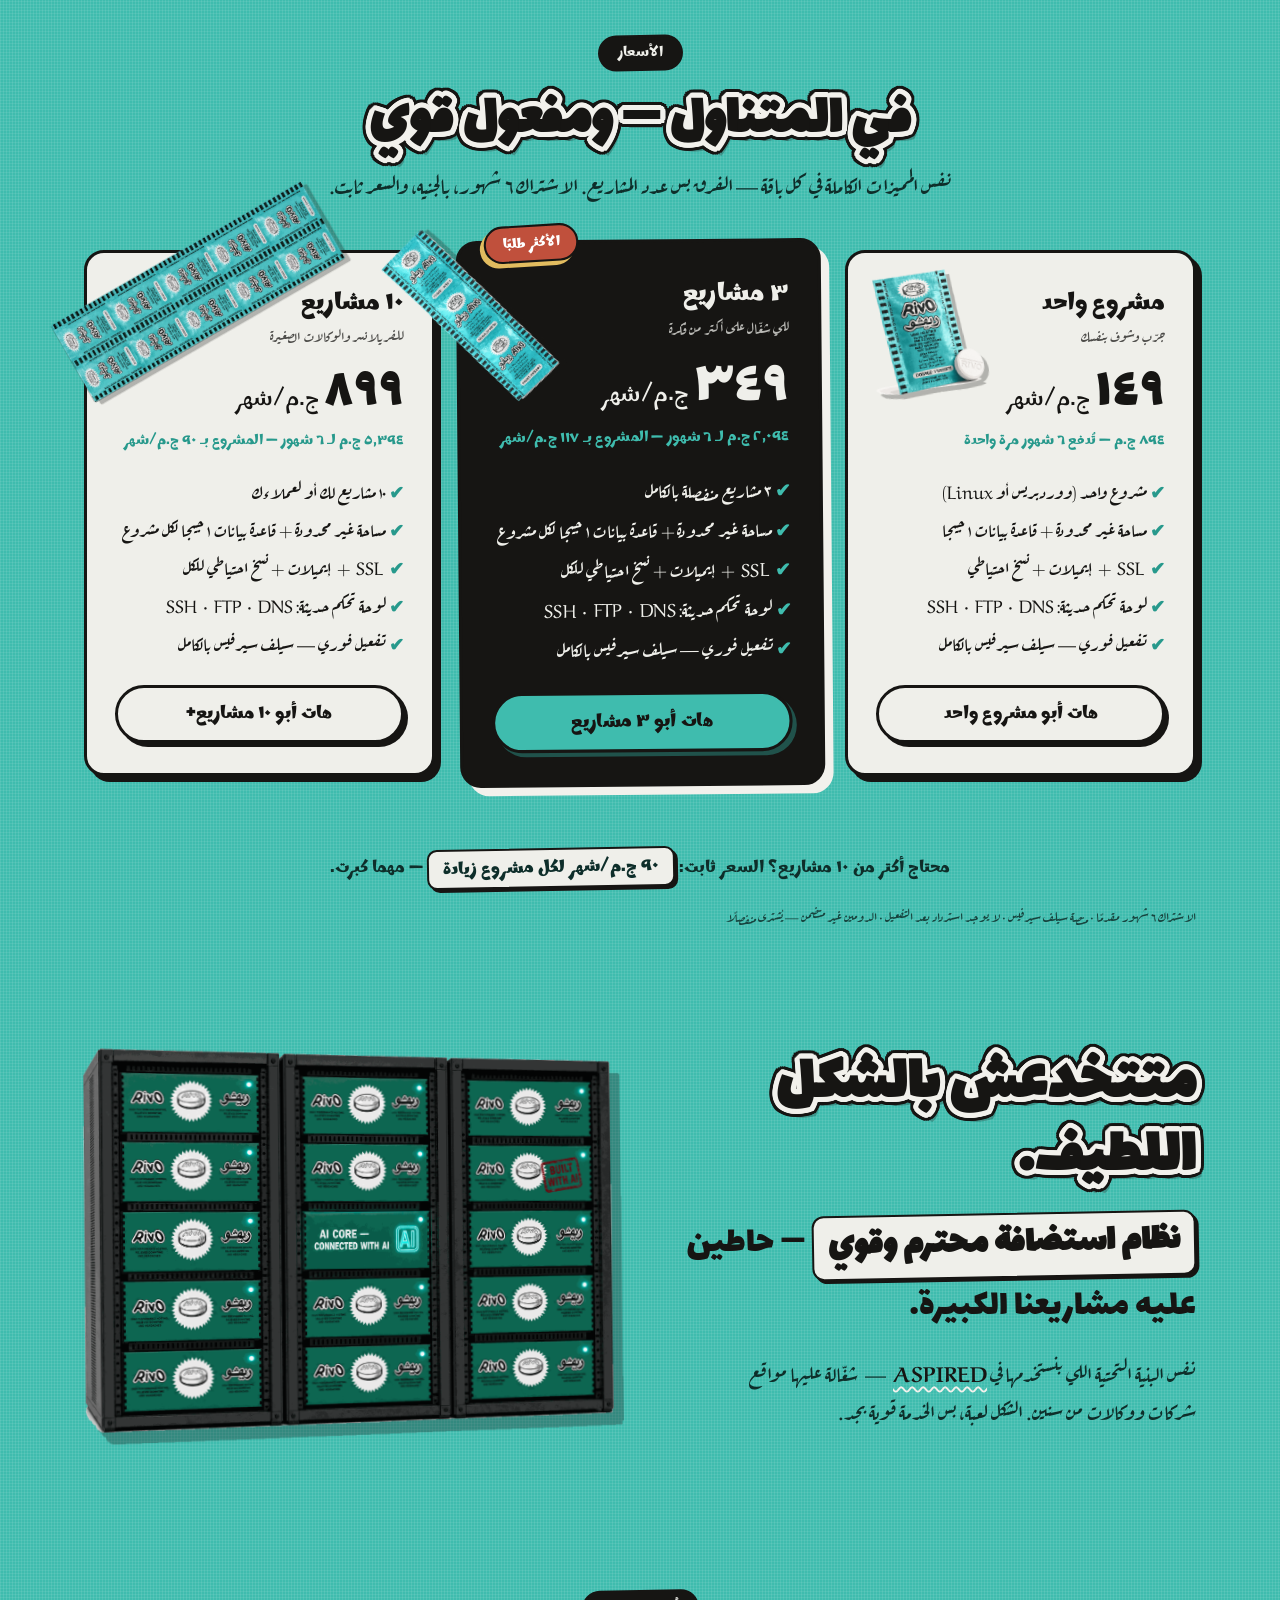
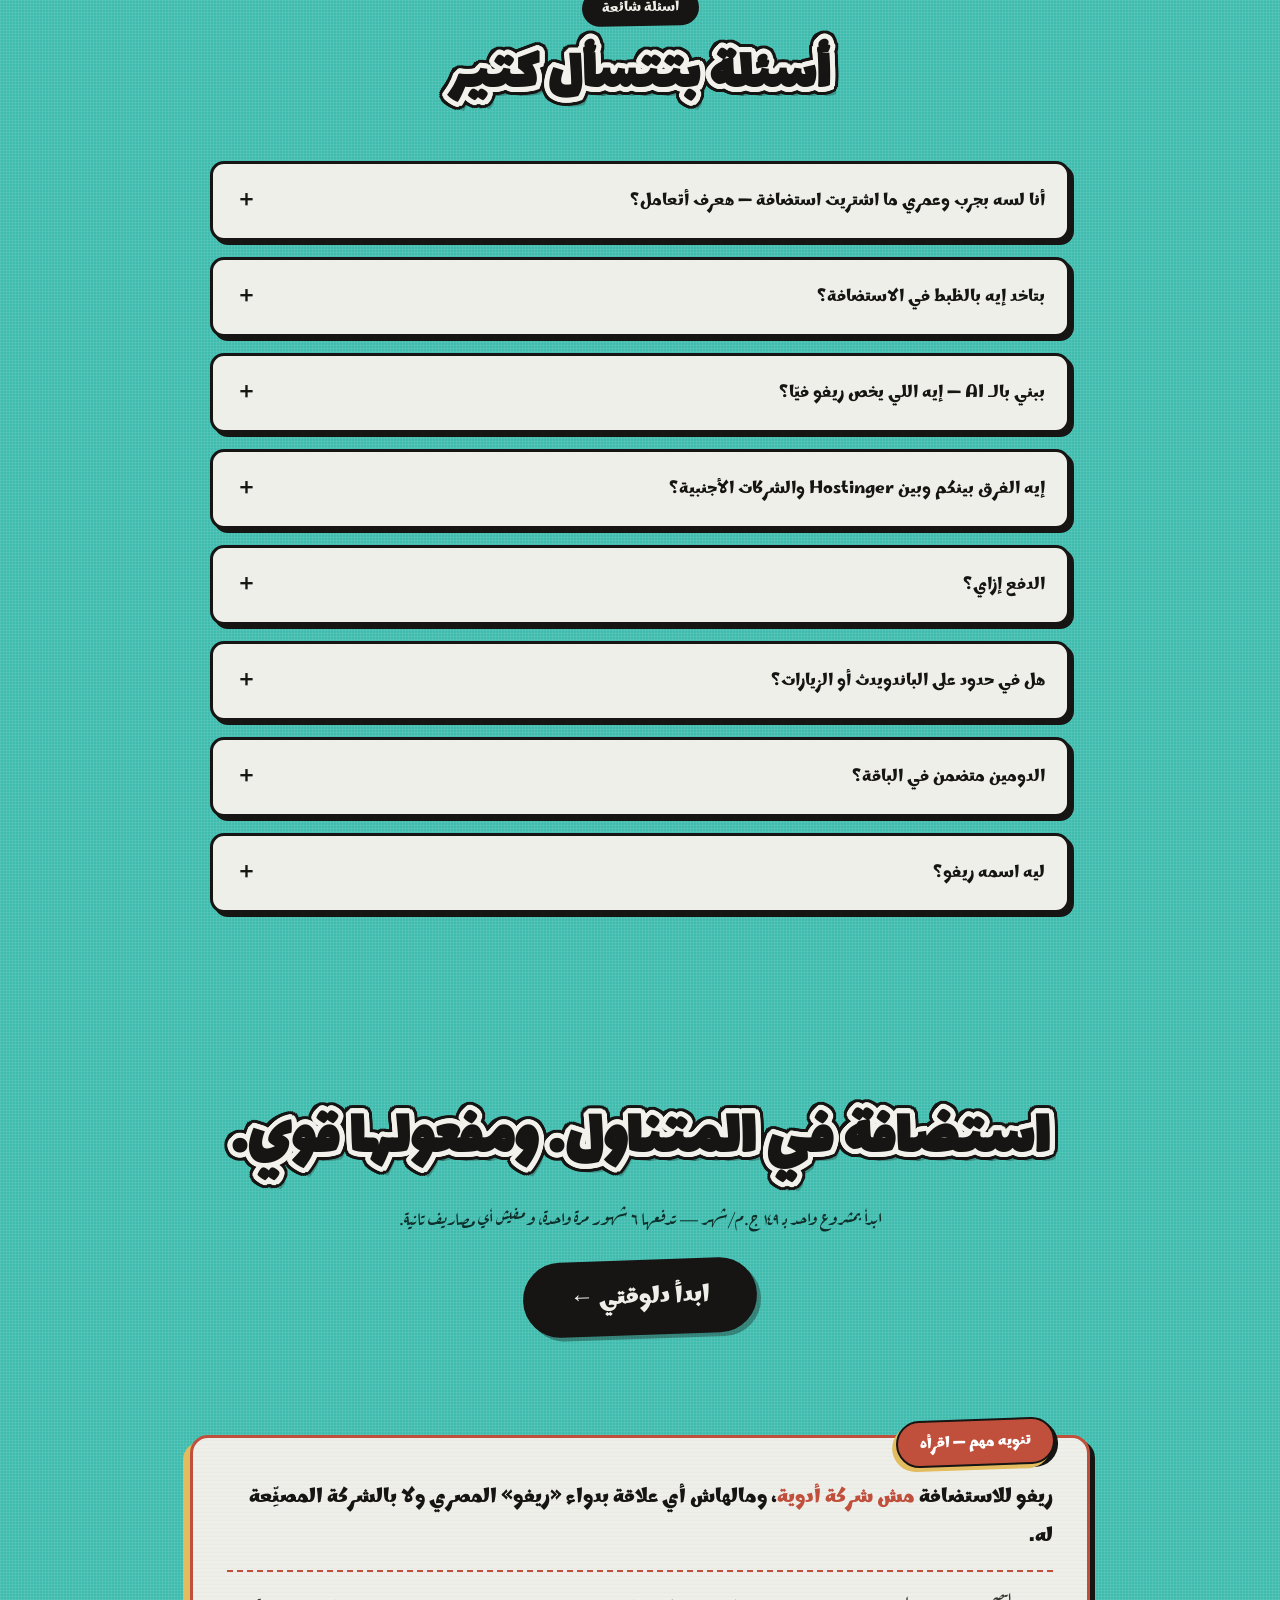
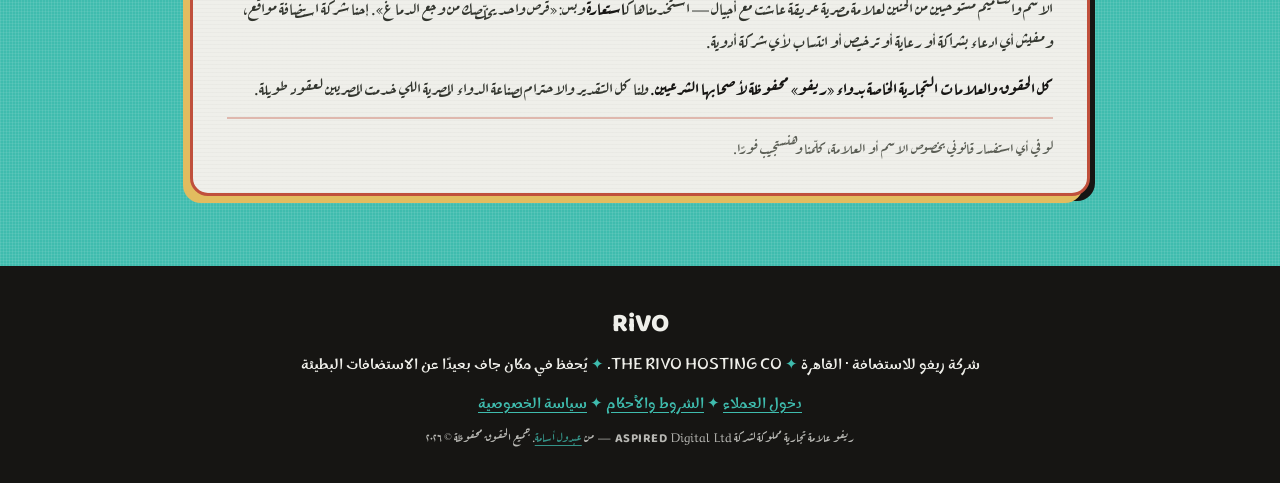
==== commit 009800ca: "legal disclaimer: not affiliated with the Rivo medicine brand" ====
--- a/index.html
+++ b/index.html
@@ -862,6 +862,47 @@
   .lm-body p { font-size: 18px; line-height: 1.8; color: #33362f; }
   .lm-body p b { color: var(--ink); }
   .lm-owner { margin-top: 20px; border-top: 2px dashed var(--ink); padding-top: 14px; font-weight: 600; }
+
+  /* ─────────── LEGAL DISCLAIMER ─────────── */
+  #disclaimer { padding-top: 20px; padding-bottom: 70px; }
+  .dc-box {
+    max-width: 900px; margin: 0 auto;
+    background: var(--pill);
+    border: 3px solid var(--stamp);
+    border-radius: 18px;
+    box-shadow: -7px 7px 0 var(--sun), 5px 5px 0 var(--ink);
+    padding: 40px 34px 30px;
+    position: relative;
+    background-image: repeating-linear-gradient(0deg, rgba(22,21,19,.025) 0 1px, transparent 1px 4px);
+  }
+  .dc-stamp {
+    position: absolute; top: -19px; right: 32px;
+    background: var(--stamp); color: #fff;
+    font-family: var(--f-loud); font-weight: 700; font-size: 15px;
+    padding: 8px 22px; border-radius: 999px;
+    border: 2.5px solid var(--ink);
+    transform: rotate(-2deg);
+    box-shadow: -4px 4px 0 var(--sun), 3px 3px 0 var(--ink);
+  }
+  .dc-box p { font-size: 17px; line-height: 1.95; color: #33362f; margin-bottom: 14px; }
+  .dc-box p b { color: var(--ink); }
+  .dc-lead {
+    font-family: var(--f-loud); font-weight: 700;
+    font-size: 20px !important; color: var(--ink) !important;
+    border-bottom: 2.5px dashed var(--stamp);
+    padding-bottom: 14px; margin-bottom: 18px !important;
+  }
+  .dc-lead b { color: var(--stamp) !important; }
+  .dc-note {
+    font-size: 15px !important; margin-bottom: 0 !important;
+    border-top: 2px solid rgba(192,80,60,.35); padding-top: 14px; color: #5a5d54 !important;
+  }
+  @media (max-width: 980px) {
+    .dc-box { padding: 34px 20px 24px; box-shadow: -5px 5px 0 var(--sun), 4px 4px 0 var(--ink); }
+    .dc-stamp { right: 16px; font-size: 13px; }
+    .dc-lead { font-size: 17.5px !important; }
+    .dc-box p { font-size: 15.5px; }
+  }
 
   footer {
     background: var(--ink); color: var(--pill);
@@ -1401,7 +1442,7 @@
         <li>لوحة تحكم حديثة: SSH · FTP · DNS</li>
         <li>تفعيل فوري — سيلف سيرفيس بالكامل</li>
       </ul>
-      <a href="#" class="btn btn-teal">هات أبو مشروع واحد</a>
+      <a href="https://app.rivo.host/domain-required?p=232478-1-dfw&amp;t=6" class="btn btn-teal">هات أبو مشروع واحد</a>
     </div>
 
     <div class="plan best">
@@ -1418,7 +1459,7 @@
         <li>لوحة تحكم حديثة: SSH · FTP · DNS</li>
         <li>تفعيل فوري — سيلف سيرفيس بالكامل</li>
       </ul>
-      <a href="#" class="btn">هات أبو ٣ مشاريع</a>
+      <a href="https://app.rivo.host/domain-required?p=232478-3-dfw&amp;t=6" class="btn">هات أبو ٣ مشاريع</a>
     </div>
 
     <div class="plan">
@@ -1434,7 +1475,7 @@
         <li>لوحة تحكم حديثة: SSH · FTP · DNS</li>
         <li>تفعيل فوري — سيلف سيرفيس بالكامل</li>
       </ul>
-      <a href="#" class="btn btn-teal">هات أبو ١٠ مشاريع+</a>
+      <a href="https://app.rivo.host/domain-required?p=232478-10-dfw&amp;t=6" class="btn btn-teal">هات أبو ١٠ مشاريع+</a>
     </div>
   </div>
 
@@ -1507,6 +1548,17 @@
 
 </main>
 
+<!-- ═══════════ LEGAL DISCLAIMER ═══════════ -->
+<section id="disclaimer">
+  <div class="dc-box">
+    <span class="dc-stamp">تنويه مهم — اقرأه</span>
+    <p class="dc-lead">ريفو للاستضافة <b>مش شركة أدوية</b>، ومالهاش أي علاقة بدواء «ريفو» المصري ولا بالشركة المصنِّعة له.</p>
+    <p>الاسم والتصميم مستوحيين من الحنين لعلامة مصرية عريقة عاشت مع أجيال — استخدمناها كـ<b>استعارة</b> وبس: «قرص واحد يخلّصك من وجع الدماغ». إحنا شركة استضافة مواقع، ومفيش أي ادعاء بشراكة أو رعاية أو ترخيص أو انتساب لأي شركة أدوية.</p>
+    <p><b>كل الحقوق والعلامات التجارية الخاصة بدواء «ريفو» محفوظة لأصحابها الشرعيين.</b> ولنا كل التقدير والاحترام لصناعة الدواء المصرية اللي خدمت المصريين لعقود طويلة.</p>
+    <p class="dc-note">لو في أي استفسار قانوني بخصوص الاسم أو العلامة، كلّمنا وهنستجيب فورًا.</p>
+  </div>
+</section>
+
 <footer>
   <span class="flogo">RiVO</span>
   شركة ريفو للاستضافة · القاهرة <span class="t">✦</span> THE RIVO HOSTING CO. <span class="t">✦</span> يُحفظ في مكان جاف بعيدًا عن الاستضافات البطيئة
@@ -1634,7 +1686,7 @@
   inp.addEventListener('focus', paint);
   paint();
   document.querySelector('.d-btn').addEventListener('click', function(){
-    this.textContent = 'قريبًا — سجّل اهتمامك بالباقة الأول →';
+    window.location.href='https://app.rivo.host/domain-search';return;
     var p = document.getElementById('pricing');
     setTimeout(function(){ p.scrollIntoView({behavior:'smooth'}); }, 900);
   });
